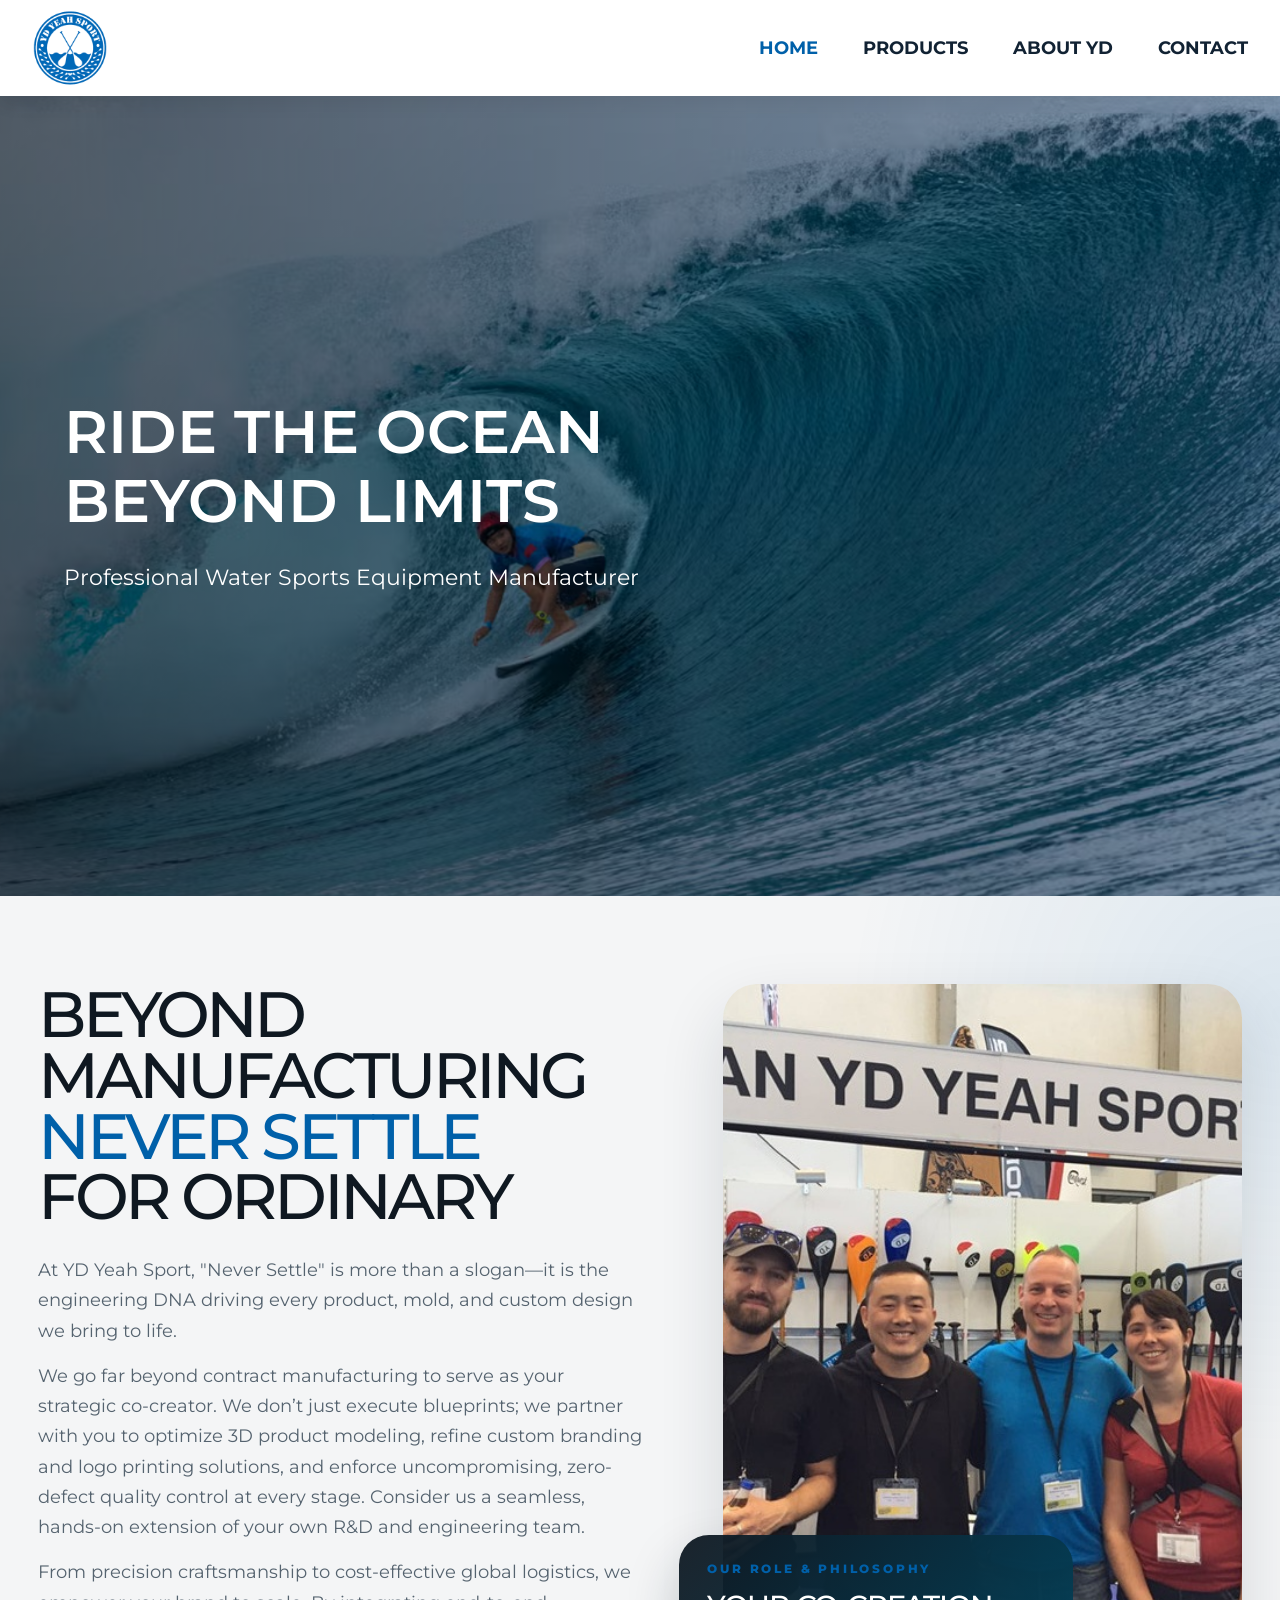
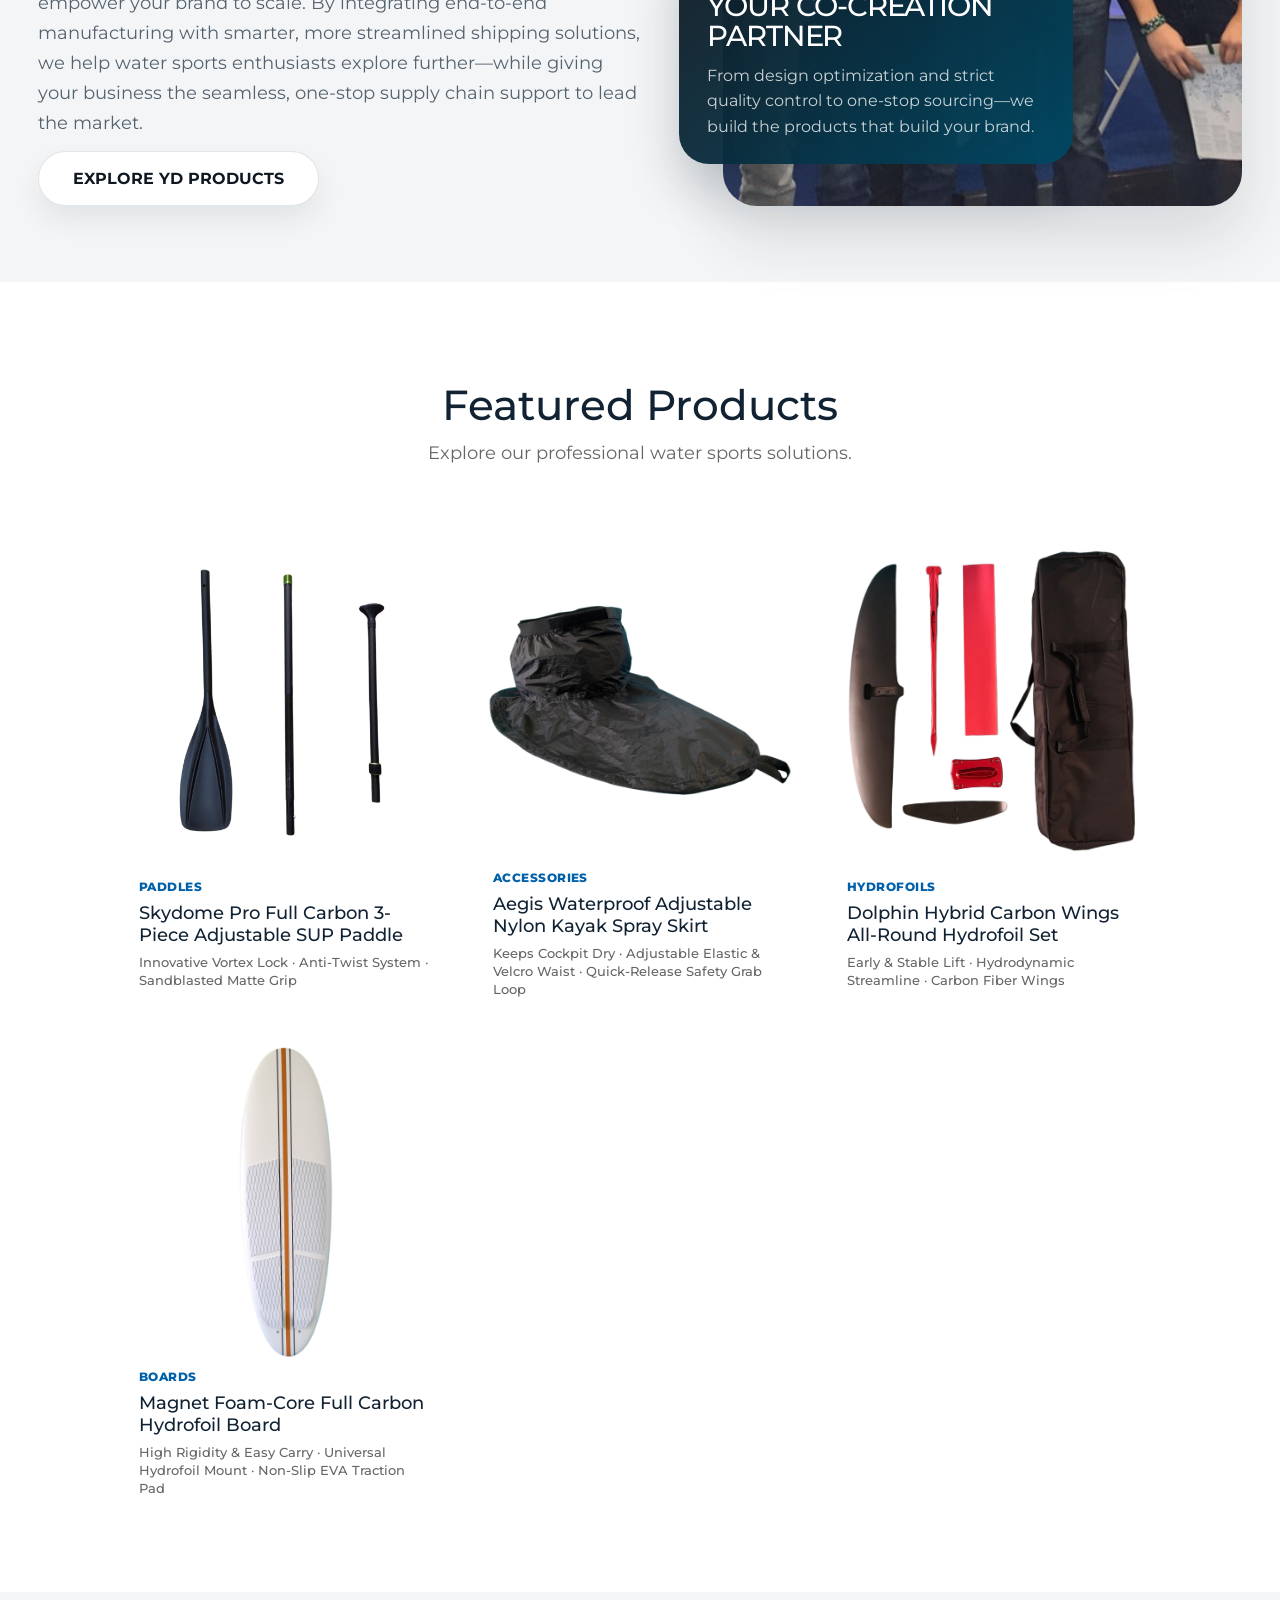
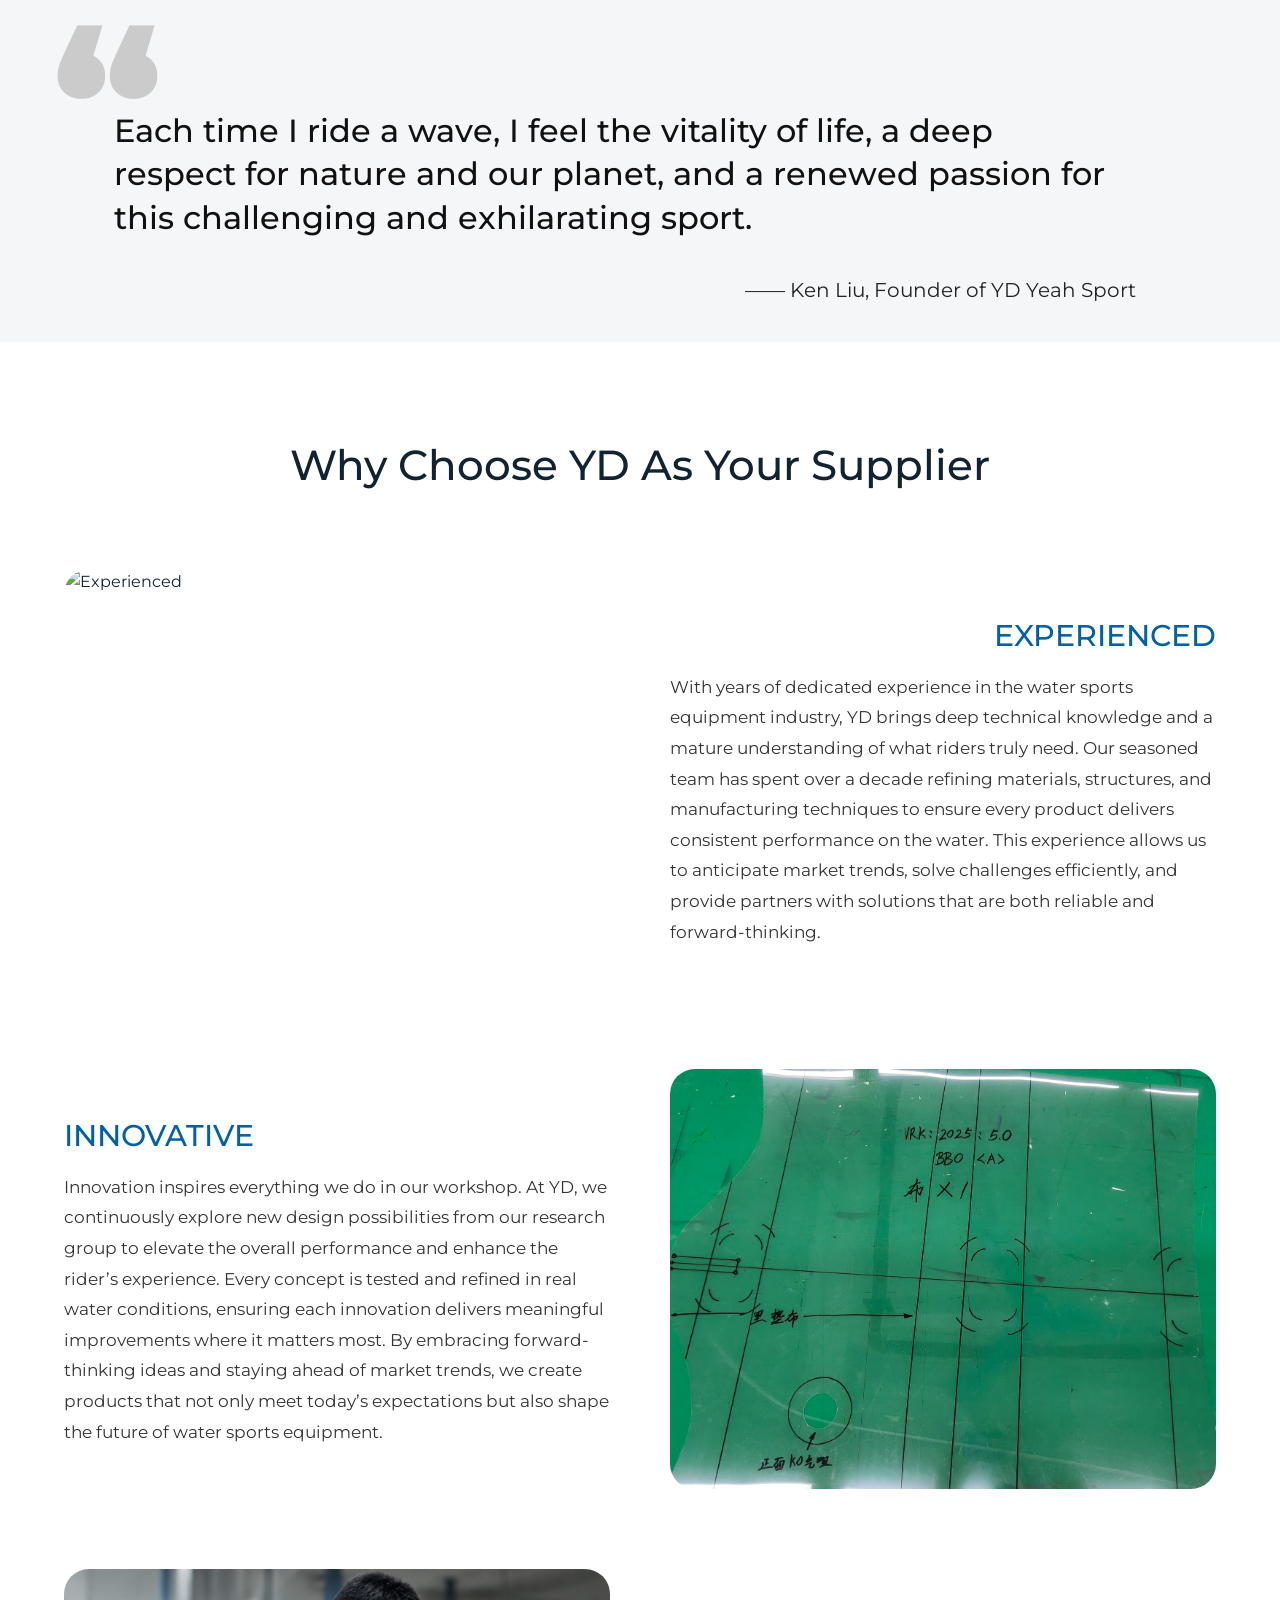
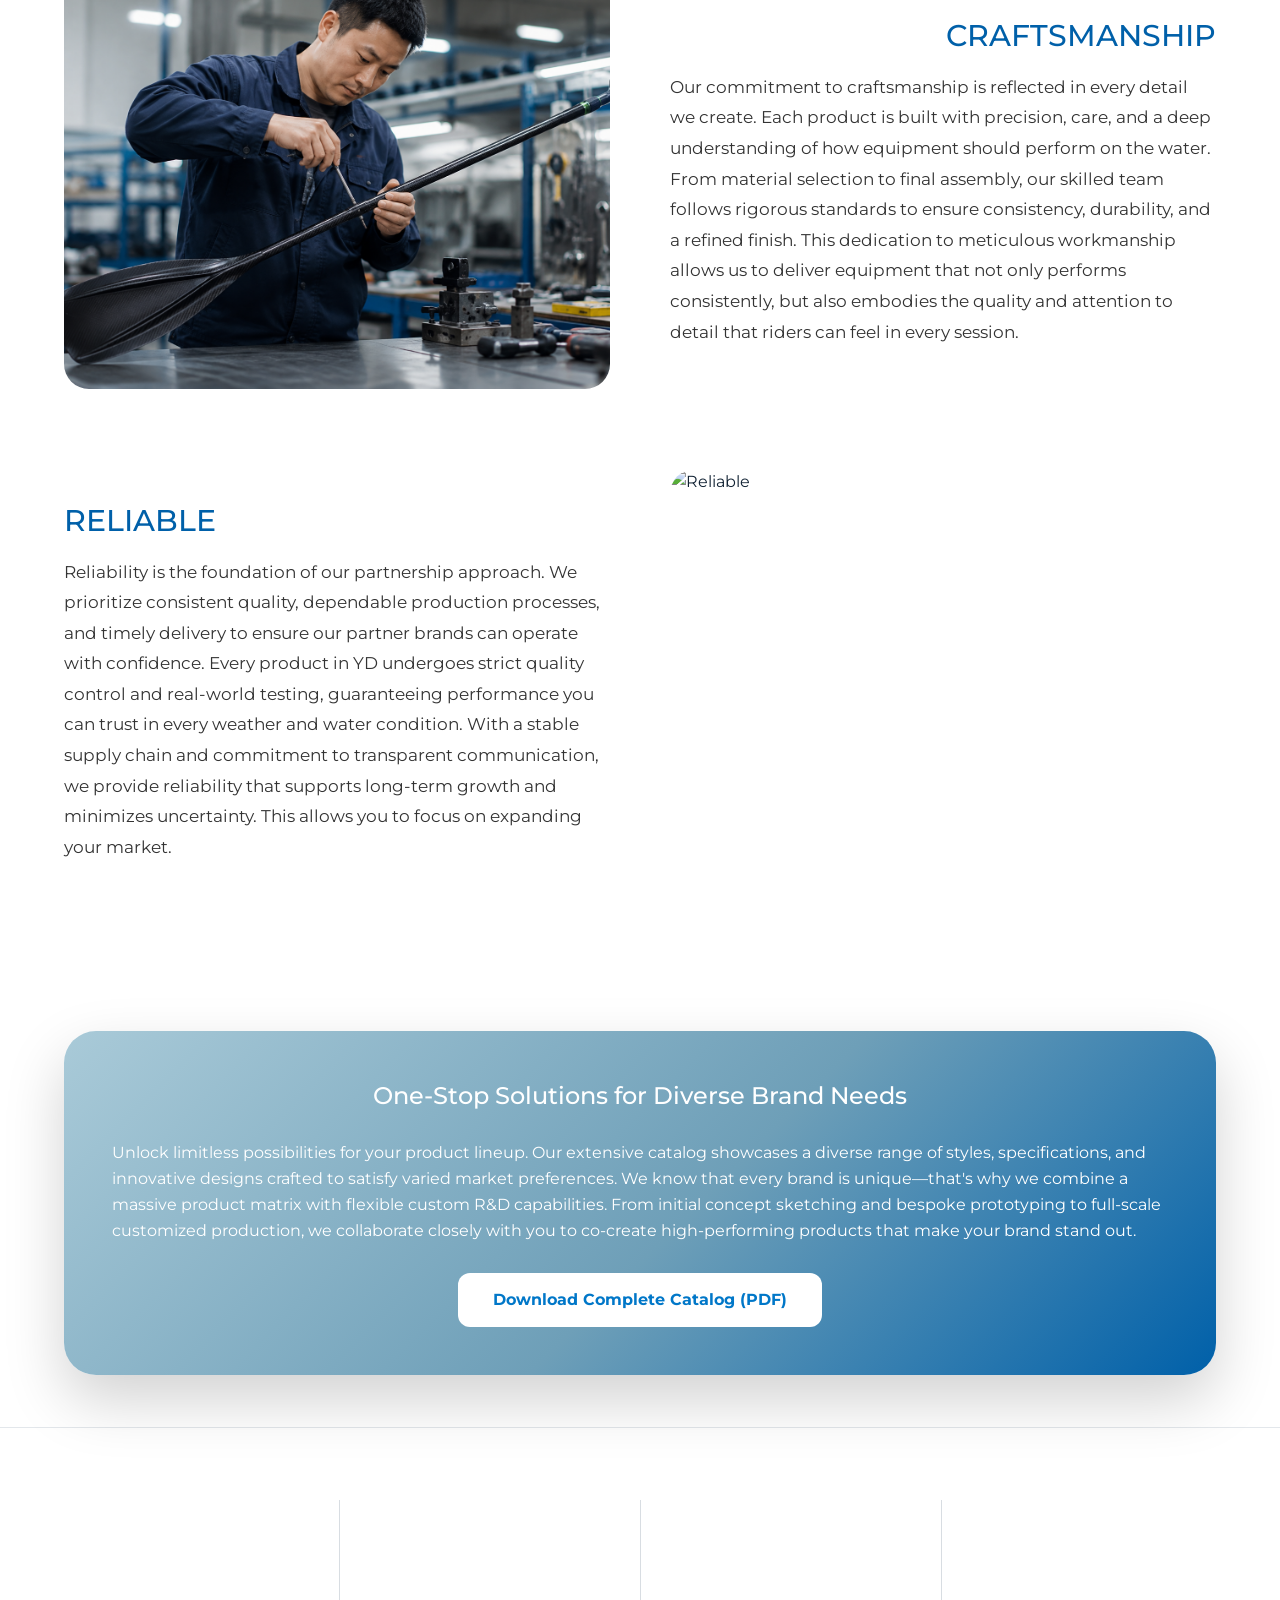
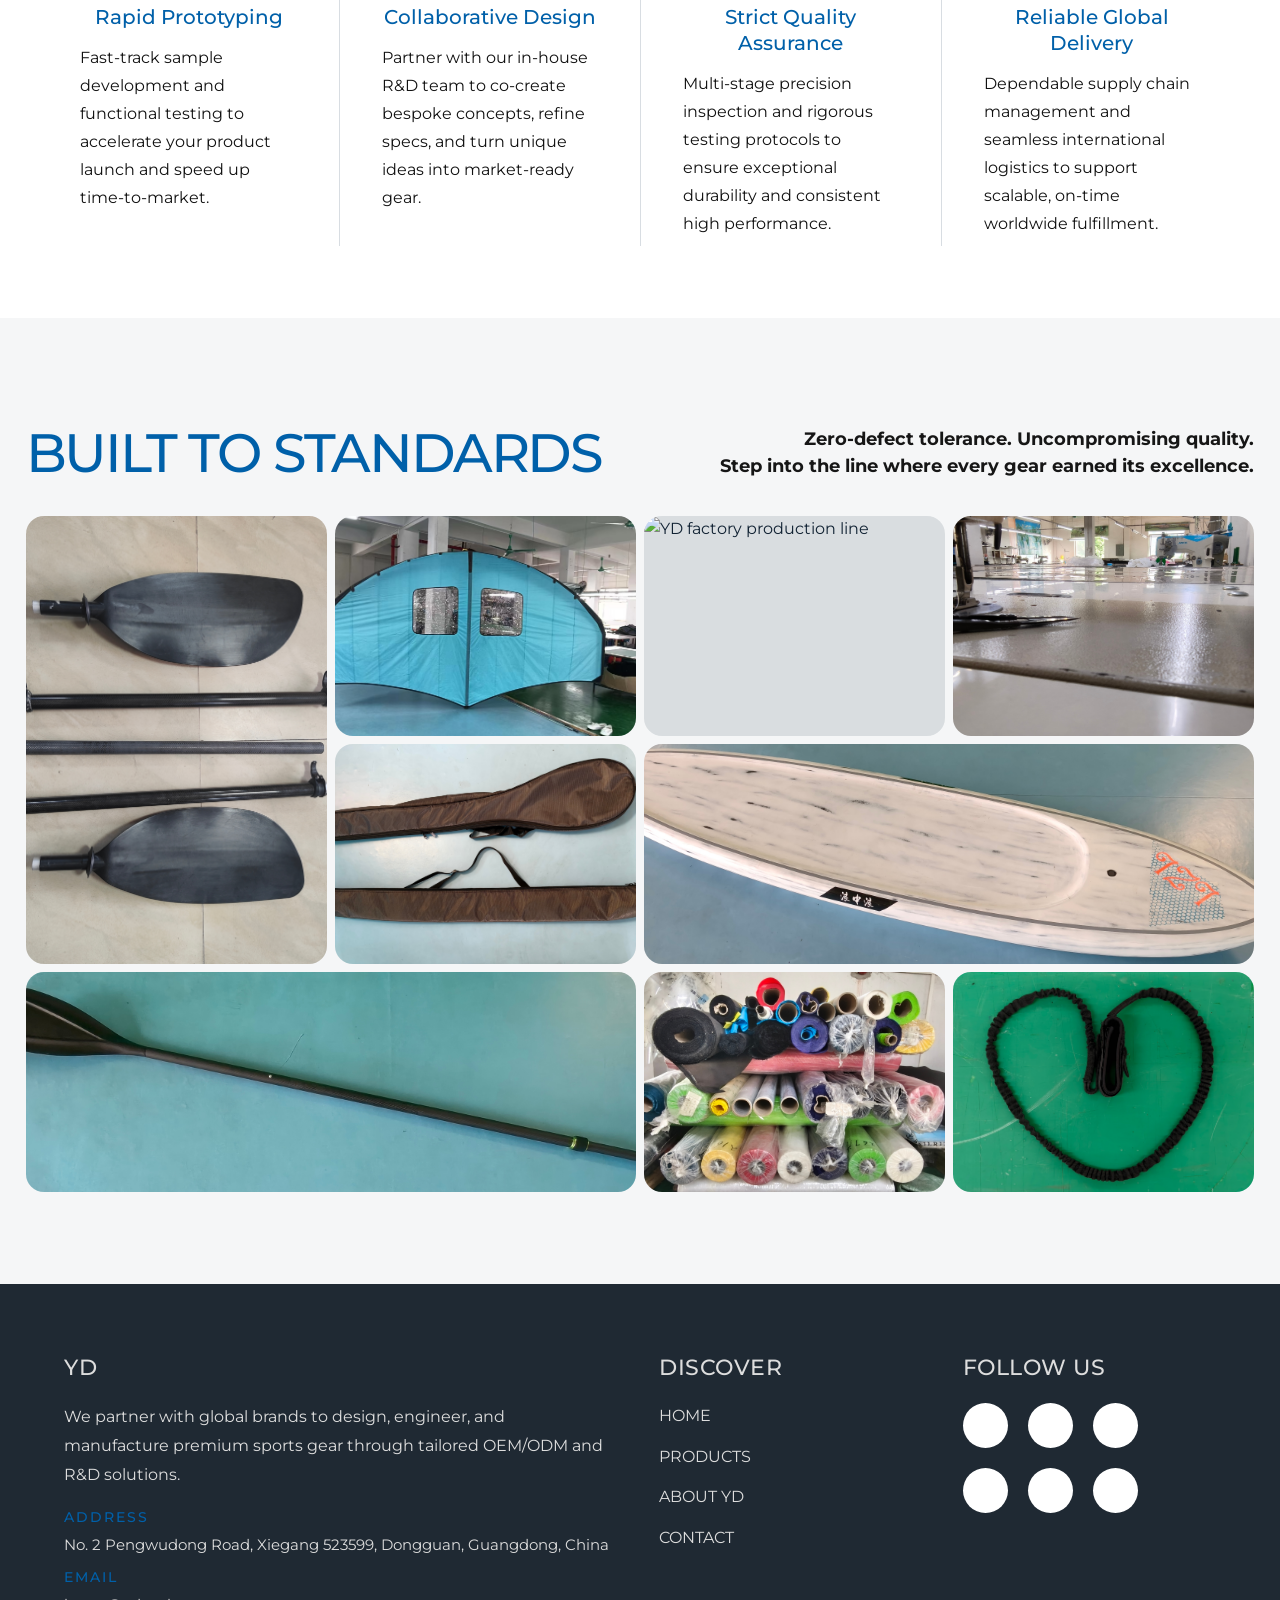
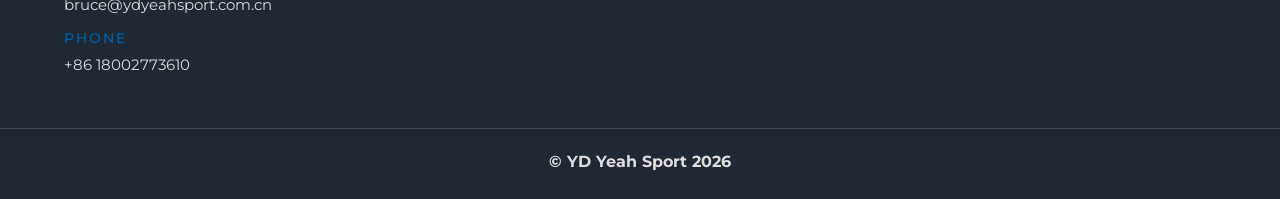
==== index.html @ c922fd2d "0821-version" ====
<!DOCTYPE html>
<html lang="en">
    <head>
        <meta charset="utf-8"/>
        <meta content="width=device-width, initial-scale=1.0" name="viewport"/>
        <title>
            YD | Water Sports Equipment Manufacturer
        </title>
        <link href="https://fonts.googleapis.com" rel="preconnect"/>
        <link crossorigin="anonymous" href="https://fonts.gstatic.com" rel="preconnect"/>
        <link href="https://fonts.googleapis.com/css2?family=Montserrat:ital,wght@0,300;0,400;0,500;0,600;0,700;0,800;0,900;1,300;1,400;1,500;1,600;1,700;1,800;1,900&amp;display=swap" rel="stylesheet"/>
        <link href="https://cdn.jsdelivr.net/npm/remixicon@4.9.0/fonts/remixicon.min.css" rel="stylesheet"/>
        <link href="css/style.css?v=20260812-07" rel="stylesheet"/>
    </head>
    <body>
        <!-- =====================
HEADER
===================== -->
        <header id="main-header">
            <div class="navbar">
                <!-- LOGO -->
                <div class="brand-area">
                    <a class="logo-link" href="index.html">
                        <img alt="YD Logo" src="images/header/logo.png"/>
                    </a>
                </div>
                <!-- SEARCH -->
                <!-- NAVIGATION -->
                <ul class="nav-menu">
                    <li>
                        <a href="index.html">
                            HOME
                        </a>
                    </li>
                    <li>
                        <a href="products.html">
                            PRODUCTS
                        </a>
                    </li>
                    <li>
                        <a href="about.html">
                            ABOUT YD
                        </a>
                    </li>
                    <li>
                        <a href="contact.html">
                            CONTACT
                        </a>
                    </li>
                </ul>
            </div>
        </header>
        <!-- =====================
HERO BANNER
===================== -->
        <section class="hero-new">
            <!-- Replace the src below with your own hero image path -->
            <img alt="Home hero banner" class="hero-img" src="images/other/21.png"/>
            <div class="hero-overlay">
            </div>
            <div class="hero-content">
                <h1>
                    RIDE THE OCEAN
                    <br/>
                    BEYOND LIMITS
                </h1>
                <p>
                    Professional Water Sports Equipment Manufacturer
                </p>
            </div>
        </section>
        <!-- =====================
MORE THAN A MANUFACTURER
===================== -->
        <section class="brand-story-section">
            <div class="brand-story-shell">
                <div class="brand-story-content">
                    <h2 class="brand-story-title">
                        <span>
                            BEYOND MANUFACTURING
                        </span>
                        <span class="brand-story-title-accent">
                            NEVER SETTLE
                        </span>
                        <span>
                            FOR ORDINARY
                        </span>
                    </h2>
                    <div class="brand-story-copy">
                        <p>
                            At YD Yeah Sport, "Never Settle" is more than a slogan—it is the engineering DNA driving every product, mold, and custom design we bring to life.
                        </p>
                        <p>
                            We go far beyond contract manufacturing to serve as your strategic co-creator. We don’t just execute blueprints; we partner with you to optimize 3D product modeling, refine custom branding and logo printing solutions, and enforce uncompromising, zero-defect quality control at every stage. Consider us a seamless, hands-on extension of your own R&amp;D and engineering team.
                        </p>
                        <p>
                            From precision craftsmanship to cost-effective global logistics, we empower your brand to scale. By integrating end-to-end manufacturing with smarter, more streamlined shipping solutions, we help water sports enthusiasts explore further—while giving your business the seamless, one-stop supply chain support to lead the market.
                        </p>
                    </div>
                    <a class="btn brand-story-btn" href="products.html">
                        EXPLORE YD PRODUCTS
                    </a>
                </div>
                <div class="brand-story-visual">
                    <div class="brand-story-image-wrap">
                        <img alt="YD product development and water sports performance" class="brand-story-image" src="images/other/exhibition3.jpg"/>
                        <div class="brand-story-floating-card">
                            <div class="brand-story-card-kicker">
                                OUR ROLE &amp; PHILOSOPHY
                            </div>
                            <h3>
                                YOUR CO-CREATION PARTNER
                            </h3>
                            <p>
                                From design optimization and strict quality control to one-stop sourcing—we build the products that build your brand.
                            </p>
                        </div>
                    </div>
                </div>
            </div>
        </section>
        <!-- =====================
FEATURED PRODUCTS
===================== -->
        <section class="featured-products-section">
            <div class="container">
                <div class="section-title">
                    <h2>
                        Featured Products
                    </h2>
                    <p>
                        Explore our professional water sports solutions.
                    </p>
                </div>
                <div class="products-grid featured-products-grid">
                    <div class="product-card">
                        <div class="product-image-swap">
                            <img class="product-image-primary" src="images/product/paddle/033_1.png" alt="Carbon Fiber Paddle" />
                            <img class="product-image-secondary" data-src="images/product/paddle/033_2.png" alt="Carbon Fiber Paddle alternate view" />
                        </div>
                        <div class="product-content">
                            <span class="product-tag">
                                PADDLES
                            </span>
                            <h3>
                                Skydome Pro Full Carbon 3-Piece Adjustable SUP Paddle
                            </h3>
                            <p class="product-features">
                                Innovative Vortex Lock · Anti-Twist System · Sandblasted Matte Grip
                            </p>
                        </div>
                    </div>
                    <div class="product-card">
                        <div class="product-image-swap">
                            <img class="product-image-primary" src="images/product/accessories/spray skirt_1.png" alt="Inflatable SUP Boards" />
                            <img class="product-image-secondary" data-src="images/product/accessories/spray skirt_2.png" alt="Inflatable SUP Boards alternate view" />
                        </div>
                        <div class="product-content">
                            <span class="product-tag">
                                ACCESSORIES
                            </span>
                            <h3>
                                Aegis Waterproof Adjustable Nylon Kayak Spray Skirt
                            </h3>
                            <p class="product-features">
                                Keeps Cockpit Dry · Adjustable Elastic & Velcro Waist · Quick-Release Safety Grab Loop
                            </p>
                        </div>
                    </div>
                    <div class="product-card">
                        <div class="product-image-swap">
                            <img class="product-image-primary" src="images/product/hydrofoil/full set of foil_1.jpg" alt="Hydrofoil Systems" />
                            <img class="product-image-secondary" data-src="images/product/hydrofoil/full set of foil_2.png" alt="Hydrofoil Systems alternate view" />
                        </div>
                        <div class="product-content">
                            <span class="product-tag">
                                HYDROFOILS
                            </span>
                            <h3>
                                Dolphin Hybrid Carbon Wings<br>All-Round Hydrofoil Set
                            </h3>
                            <p class="product-features">
                                Early & Stable Lift · Hydrodynamic Streamline · Carbon Fiber Wings
                            </p>
                        </div>
                    </div>
                    <div class="product-card">
                        <div class="product-image-swap">
                            <img class="product-image-primary" src="images/product/board/foil board long_1.png" alt="SUP Board Series" />
                            <img class="product-image-secondary" data-src="images/product/board/foil board long_2.png" alt="SUP Board Series alternate view" />
                        </div>
                        <div class="product-content">
                            <span class="product-tag">
                                BOARDS
                            </span>
                            <h3>
                                Magnet Foam-Core Full Carbon Hydrofoil Board
                            </h3>
                            <p class="product-features">
                                High Rigidity & Easy Carry · Universal Hydrofoil Mount · Non-Slip EVA Traction Pad
                            </p>
                        </div>
                    </div>
                </div>
            </div>
        </section>
        <!-- =====================
FOUNDER QUOTE
===================== -->
        <section class="founder-quote-section">
            <div class="founder-quote-container">
                <div class="quote-mark">
                    “
                </div>
                <div class="founder-quote-content">
                    <p class="quote-text">
                        Each time I ride a wave, I feel the vitality of life, a deep respect for nature and our planet, and a renewed passion for this challenging and exhilarating sport.
                    </p>
                    <div class="quote-author">
                        —— Ken Liu, Founder of YD Yeah Sport
                    </div>
                </div>
            </div>
        </section>
        <!-- =====================
WHY CHOOSE YD
===================== -->
        <section class="collection-section">
            <div class="container">
                <div class="section-title">
                    <h2>
                        Why Choose YD As Your Supplier
                    </h2>
                </div>
                <div class="why-list">
                    <div class="why-item reveal-left">
                        <div class="why-image">
                            <img alt="Experienced" src="images/other/factory17.jpg"/>
                        </div>
                        <div class="why-content reveal-right">
                            <h3>
                                EXPERIENCED
                            </h3>
                            <div class="why-line">
                            </div>
                            <p>
                                With years of dedicated experience in the water sports equipment industry, YD brings deep technical knowledge and a mature understanding of what riders truly need. Our seasoned team has spent over a decade refining materials, structures, and manufacturing techniques to ensure every product delivers consistent performance on the water. This experience allows us to anticipate market trends, solve challenges efficiently, and provide partners with solutions that are both reliable and forward-thinking.
                            </p>
                        </div>
                    </div>
                    <div class="why-item reverse">
                        <div class="why-content reveal-left">
                            <h3>
                                INNOVATIVE
                            </h3>
                            <div class="why-line">
                            </div>
                            <p>
                                Innovation inspires everything we do in our workshop. At YD, we continuously explore new design possibilities from our research group to elevate the overall performance and enhance the rider’s experience. Every concept is tested and refined in real water conditions, ensuring each innovation delivers meaningful improvements where it matters most. By embracing forward-thinking ideas and staying ahead of market trends, we create products that not only meet today’s expectations but also shape the future of water sports equipment.
                            </p>
                        </div>
                        <div class="why-image reveal-right">
                            <img alt="Innovative" src="images/other/factory23.jpg"/>
                        </div>
                    </div>
                    <div class="why-item">
                        <div class="why-image reveal-left">
                            <img alt="Craftsmanship" src="images/other/19.png"/>
                        </div>
                        <div class="why-content reveal-right">
                            <h3>
                                CRAFTSMANSHIP
                            </h3>
                            <div class="why-line">
                            </div>
                            <p>
                                Our commitment to craftsmanship is reflected in every detail we create. Each product is built with precision, care, and a deep understanding of how equipment should perform on the water. From material selection to final assembly, our skilled team follows rigorous standards to ensure consistency, durability, and a refined finish. This dedication to meticulous workmanship allows us to deliver equipment that not only performs consistently, but also embodies the quality and attention to detail that riders can feel in every session.
                            </p>
                        </div>
                    </div>
                    <div class="why-item reverse">
                        <div class="why-content reveal-left">
                            <h3>
                                RELIABLE
                            </h3>
                            <div class="why-line">
                            </div>
                            <p>
                                Reliability is the foundation of our partnership approach. We prioritize consistent quality, dependable production processes, and timely delivery to ensure our partner brands can operate with confidence. Every product in YD undergoes strict quality control and real-world testing, guaranteeing performance you can trust in every weather and water condition. With a stable supply chain and commitment to transparent communication, we provide reliability that supports long-term growth and minimizes uncertainty. This allows you to focus on expanding your market.
                            </p>
                        </div>
                        <div class="why-image reveal-right">
                            <img alt="Reliable" src="images/other/exhibition1.jpg"/>
                        </div>
                    </div>
                </div>
            </div>
        </section>
        <!-- =====================
DOWNLOAD CATALOG
===================== -->
        <section class="catalog-download-section">
            <div class="container">
                <div class="catalog-box">
                    <h2>
                        One-Stop Solutions for Diverse Brand Needs
                    </h2>
                    <p>
                        Unlock limitless possibilities for your product lineup. Our extensive catalog showcases a diverse range of styles, specifications, and innovative designs crafted to satisfy varied market preferences. We know that every brand is unique—that's why we combine a massive product matrix with flexible custom R&amp;D capabilities. From initial concept sketching and bespoke prototyping to full-scale customized production, we collaborate closely with you to co-create high-performing products that make your brand stand out.
                    </p>
                    <a class="btn btn-light" download="" href="document/YDYEAHSPORT product catalogue.pdf">
                        Download Complete Catalog (PDF)
                    </a>
                </div>
            </div>
        </section>
        <!-- =====================
FOOTER
===================== -->
        <!-- =====================
CORE SERVICE VALUES
===================== -->
        <section aria-label="Our core service values" class="core-values-section">
            <div class="core-values-container">
                <article class="core-value-card">
                    <div aria-hidden="true" class="core-value-icon">
                        <i aria-hidden="true" class="ri-lightbulb-flash-line">
                        </i>
                    </div>
                    <h3>
                        Rapid Prototyping
                    </h3>
                    <p>
                        Fast-track sample development and functional testing to accelerate your product launch and speed up time-to-market.
                    </p>
                </article>
                <article class="core-value-card">
                    <div aria-hidden="true" class="core-value-icon">
                        <i aria-hidden="true" class="ri-edit-2-line">
                        </i>
                    </div>
                    <h3>
                        Collaborative Design
                    </h3>
                    <p>
                        Partner with our in-house R&amp;D team to co-create bespoke concepts, refine specs, and turn unique ideas into market-ready gear.
                    </p>
                </article>
                <article class="core-value-card">
                    <div aria-hidden="true" class="core-value-icon">
                        <i aria-hidden="true" class="ri-shield-check-line">
                        </i>
                    </div>
                    <h3>
                        Strict Quality Assurance
                    </h3>
                    <p>
                        Multi-stage precision inspection and rigorous testing protocols to ensure exceptional durability and consistent high performance.
                    </p>
                </article>
                <article class="core-value-card">
                    <div aria-hidden="true" class="core-value-icon">
                        <i aria-hidden="true" class="ri-ship-2-line">
                        </i>
                    </div>
                    <h3>
                        Reliable Global Delivery
                    </h3>
                    <p>
                        Dependable supply chain management and seamless international logistics to support scalable, on-time worldwide fulfillment.
                    </p>
                </article>
            </div>
        </section>
        <!-- =====================
BUILT TO STANDARDS GALLERY
===================== -->
        <section aria-labelledby="process-gallery-title" class="process-gallery-section">
            <div class="process-gallery-shell">
                <div class="process-gallery-header">
                    <h2 id="process-gallery-title">
                        BUILT TO STANDARDS
                    </h2>
                    <p>
                        <span>
                            Zero-defect tolerance. Uncompromising quality.
                        </span>
                        <span>
                            Step into the line where every gear earned its excellence.
                        </span>
                    </p>
                </div>
                <div aria-label="YD manufacturing process gallery" class="process-gallery-grid">
                    <figure class="process-gallery-item process-gallery-item-1">
                        <img alt="YD manufacturing process detail" src="images/other/factory20.jpg"/>
                    </figure>
                    <figure class="process-gallery-item process-gallery-item-2">
                        <img alt="YD craftsmanship and production process" src="images/other/factory24.jpg"/>
                    </figure>
                    <figure class="process-gallery-item process-gallery-item-3">
                        <img alt="YD factory production line" src="images/other/9.jpg"/>
                    </figure>
                    <figure class="process-gallery-item process-gallery-item-4">
                        <img alt="YD factory manufacturing environment" src="images/other/factory25.jpg"/>
                    </figure>
                    <figure class="process-gallery-item process-gallery-item-5">
                        <img alt="YD quality-focused production process" src="images/other/factory22.jpg"/>
                    </figure>
                    <figure class="process-gallery-item process-gallery-item-6">
                        <img alt="YD product development and manufacturing" src="images/other/factory18.jpg"/>
                    </figure>
                    <figure class="process-gallery-item process-gallery-item-7">
                        <img alt="YD production workmanship detail" src="images/other/25.jpg"/>
                    </figure>
                    <figure class="process-gallery-item process-gallery-item-8">
                        <img alt="YD workshop and product-making process" src="images/other/factory10.jpg"/>
                    </figure>
                    <figure class="process-gallery-item process-gallery-item-9">
                        <img alt="YD manufacturing and quality inspection process" src="images/other/factory16.jpg"/>
                    </figure>
                </div>
            </div>
        </section>
        <footer>
            <div class="footer-container">
                <div class="footer-about">
                    <h2>
                        YD
                    </h2>
                    <p class="footer-description">
                        We partner with global brands to design, engineer, and manufacture premium sports gear through tailored OEM/ODM and R&amp;D solutions.
                    </p>
                    <div class="footer-contact-info">
                        <div class="footer-contact-item footer-contact-address">
                            <h4>
                                ADDRESS
                            </h4>
                            <p>
                                No. 2 Pengwudong Road, Xiegang 523599, Dongguan, Guangdong, China
                            </p>
                        </div>
                        <div class="footer-contact-item">
                            <h4>
                                EMAIL
                            </h4>
                            <a href="mailto:bruce@ydyeahsport.com.cn">
                                bruce@ydyeahsport.com.cn
                            </a>
                        </div>
                        <div class="footer-contact-item">
                            <h4>
                                PHONE
                            </h4>
                            <a href="tel:+8618002773610">
                                +86 18002773610
                            </a>
                        </div>
                    </div>
                </div>
                <div class="footer-links">
                    <h3>
                        DISCOVER
                    </h3>
                    <a href="index.html">
                        HOME
                    </a>
                    <a href="products.html">
                        PRODUCTS
                    </a>
                    <a href="about.html">
                        ABOUT YD
                    </a>
                    <a href="contact.html">
                        CONTACT
                    </a>
                </div>
                <div class="footer-social">
                    <h3>
                        FOLLOW US
                    </h3>
                    <div class="social-icons">
                        <a href="https://www.youtube.com/@bruceydyeahsport" target="_blank">
                            <i aria-hidden="true" class="ri-youtube-line">
                            </i>
                        </a>
                        <a href="https://www.instagram.com/ydyeahsports/" target="_blank">
                            <i aria-hidden="true" class="ri-instagram-line">
                            </i>
                        </a>
                        <a href="https://www.tiktok.com/@ydyeahsports?lang=en" target="_blank">
                            <i aria-hidden="true" class="ri-tiktok-fill">
                            </i>
                        </a>
                        <a href="https://x.com/ydyeahsport123" target="_blank">
                            <i aria-hidden="true" class="ri-twitter-x-line">
                            </i>
                        </a>
                        <a href="https://www.facebook.com/YDsportpaddle/" target="_blank">
                            <i aria-hidden="true" class="ri-facebook-fill">
                            </i>
                        </a>
                        <a href="https://wa.me/8618002773610" target="_blank">
                            <i aria-hidden="true" class="ri-whatsapp-line">
                            </i>
                        </a>
                    </div>
                </div>
            </div>
            <div class="copyright">
                © YD Yeah Sport 2026
            </div>
        </footer>
        <script data-cfasync="false" src="js/script.js?v=20260812-07">
        </script>
    </body>
</html>
---- css/style.css ----
/*
=========================
GLOBAL SETTINGS
=========================
*/

* {
    margin: 0;
    padding: 0;
    box-sizing: border-box;
    font-family: "Montserrat", Arial, Helvetica, sans-serif;
}

body {
    background: white;
    color: #123;
    line-height: 1.6;
}

img {
    max-width: 100%;
    display: block;
}

a {
    text-decoration: none;
    color: inherit;
}

.container {
    width: 90%;
    max-width: 1400px;
    margin: auto;
}

section {
    padding: 90px 0;
}

/*
=========================
HEADER
=========================
*/

header {
    position: sticky;
    top: 0;
    height: 120px;
    background: white;
    z-index: 999;
    box-shadow: 0 5px 20px rgba(0, 0, 0, .08);
}

.navbar {
    height: 120px;
    width: 95%;
    max-width: 1500px;
    margin: auto;
    display: flex;
    align-items: center;
}

.brand-area {
    display: flex;
    align-items: center;
}

.logo-card {
    width: 95px;
    height: 95px;
    background: white;
    border-radius: 25px;
    display: flex;
    align-items: center;
    justify-content: center;
    overflow: hidden;
    box-shadow: 0 8px 25px rgba(0, 0, 0, .15);
}

.logo-card img {
    width: 90%;
    height: 90%;
    object-fit: contain;
}

/* SEARCH */

.search-box {
    margin-left: auto;
    margin-right: 25px;
}

.search-box input {
    width: 210px;
    height: 45px;
    border-radius: 25px;
    border: 1px solid #ddd;
    padding: 0 20px;
    font-size: 15px;
    outline: none;
}

.search-box input:focus {
    border-color: #0077c8;
}

/* NAVIGATION */

.nav-menu {
    display: flex;
    gap: 45px;
    list-style: none;
    margin-left: auto;
    justify-content: flex-end;
}

.nav-menu a {
    font-size: 18px;
    font-weight: 700;
    transition: .3s;
}

.nav-menu a:hover {
    color: #0077c8;
}

/*
=========================
BUTTON
=========================
*/

.btn {
    display: inline-block;
    padding: 14px 35px;
    border-radius: 30px;
    background: #0077c8;
    color: white;
    font-weight: 700;
    transition: .3s;
}

.btn:hover {
    background: #005fa3;
    transform: translateY(-3px);
}

.btn-light {
    background: white;
    color: #0077c8;
}

/*
=========================
HERO
=========================
*/

.hero-new {
    height: 800px;
    position: relative;
    display: flex;
    align-items: center;
    overflow: hidden;
}

.hero-img {
    position: absolute;
    inset: 0;
    width: 100%;
    height: 100%;
    object-fit: cover;
    z-index: 1;
}

.hero-overlay {
    position: absolute;
    inset: 0;
    background: linear-gradient(90deg, rgba(0, 0, 0, .55), rgba(0, 0, 0, .15));
    z-index: 2;
}

.hero-content {
    position: relative;
    z-index: 3;
    width: 90%;
    max-width: 1400px;
    margin: auto;
    color: white;
}

.hero-content h1 {
    font-size: 60px;
    font-weight: 700;
    line-height: 1.15;
}

.hero-content p {
    font-size: 22px;
    margin-top: 25px;
}

/*
=========================
SECTION TITLE
=========================
*/

.section-title {
    text-align: center;
    margin-bottom: 70px;
}

.section-title h2 {
    font-size: 42px;
    font-weight: 700;
    color: #123;
}

.section-title p {
    font-size: 18px;
    color: #666;
}

/*
=========================
PRODUCT CARDS
=========================
*/

.products-grid {
    display: grid;
    grid-template-columns: repeat(3, 1fr);
    gap: 30px;
}

.product-card {
    background: white;
    border-radius: 25px;
    overflow: hidden;
    box-shadow: 0 10px 30px rgba(0, 0, 0, .08);
    transition: .4s;
}

.product-card:hover {
    transform: translateY(-10px);
}

.product-card img {
    height: 260px;
    width: 100%;
    object-fit: cover;
}

.product-content {
    padding: 30px;
}

.product-tag {
    font-size: 14px;
    font-weight: 800;
    color: #0077c8;
}

.product-content h3 {
    font-size: 25px;
    margin: 12px 0;
}

/*
=========================
PRODUCT COLLECTIONS
=========================
*/

.collections-grid {
    display: grid;
    grid-template-columns: repeat(5, 1fr);
    gap: 20px;
}

.collection-card {
    height: 500px;
    border-radius: 25px;
    overflow: hidden;
    position: relative;
}

.collection-card img {
    width: 100%;
    height: 100%;
    object-fit: cover;
    transition: .5s;
}

.collection-card:hover img {
    transform: scale(1.1);
}

.collection-overlay {
    position: absolute;
    inset: 0;
    background: linear-gradient( to top, rgba(0, 0, 0, 0) 0%, rgba(0, 0, 0, 0) 48%, rgba(0, 0, 0, 0) 100% );
    padding: 30px;
    display: flex;
    flex-direction: column;
    justify-content: flex-end;
    color: white;
    transition: background .42s ease;
}

.collection-overlay h3 {
    display: flex;
    align-items: flex-end;
    min-height: 38px;
    margin: 0;
    font-size: 28px;
    font-weight: 700;
    line-height: 1.2;
    opacity: 0;
    transform: translateY(16px);
    transition: opacity .35s ease, transform .42s cubic-bezier(.22, .72, .18, 1);
}

.collection-overlay span {
    margin-top: 10px;
    font-size: 15px;
    opacity: 0;
    transform: translateY(16px);
    transition: opacity .35s ease .04s, transform .42s cubic-bezier(.22, .72, .18, 1) .04s;
}

.collection-card:hover .collection-overlay {
    background: linear-gradient( to top, rgba(0, 0, 0, .42) 0%, rgba(0, 0, 0, .20) 18%, rgba(0, 0, 0, .07) 31%, rgba(0, 0, 0, 0) 42% );
}

.collection-card:hover .collection-overlay h3, .collection-card:hover .collection-overlay span {
    opacity: 1;
    transform: translateY(0);
}

@media (hover: none) {
    .collection-card:active .collection-overlay, .collection-card:focus-within .collection-overlay {
        background: linear-gradient( to top, rgba(0, 0, 0, .42) 0%, rgba(0, 0, 0, .20) 18%, rgba(0, 0, 0, .07) 31%, rgba(0, 0, 0, 0) 42% );
    }

    .collection-card:active .collection-overlay h3, .collection-card:active .collection-overlay span, .collection-card:focus-within .collection-overlay h3, .collection-card:focus-within .collection-overlay span {
        opacity: 1;
        transform: translateY(0);
    }
}

/*
=========================
ABOUT PAGE
=========================
*/

.about-grid {
    display: grid;
    grid-template-columns: repeat(2, 1fr);
    gap: 60px;
    align-items: center;
}

.about-image img {
    border-radius: 30px;
}

.about-text h2 {
    font-size: 42px;
    margin-bottom: 25px;
}

.about-text p {
    font-size: 17px;
    color: #555;
    margin-bottom: 20px;
}

/*
=========================
CONTACT
=========================
*/

/*
=========================
CONTACT
=========================
*/

.contact-container {
    display: grid;
    grid-template-columns: minmax(460px, .92fr) minmax(0, 1.08fr);
    gap: 52px;
    align-items: stretch;
}

.contact-info {
    position: relative;
    min-height: 100%;
    padding: 48px;
    border-radius: 30px;
    background: linear-gradient(145deg, #f8fbfd 0%, #eef6fb 100%);
    border: 1px solid rgba(0, 119, 200, .14);
    box-shadow: 0 18px 45px rgba(18, 51, 74, .08);
    overflow: hidden;
}

.contact-info::after {
    content: "";
    position: absolute;
    width: 180px;
    height: 180px;
    right: -70px;
    bottom: -80px;
    border-radius: 50%;
    background: rgba(0, 119, 200, .08);
}

/* Keep both card headings visually identical. */

.contact-info h2, .customer-service h2 {
    font-size: 32px;
    font-weight: 700;
    line-height: 1.25;
    margin-bottom: 20px;
    color: #123;
}

.contact-info>p {
    position: relative;
    z-index: 1;
    font-size: 18px;
    line-height: 1.95;
    color: #4f5f6d;
}

.contact-side {
    display: flex;
    flex-direction: column;
    justify-content: flex-start;
    gap: 14px;
    min-width: 0;
    height: 100%;
}

.contact-details {
    display: flex;
    flex-direction: column;
    gap: 14px;
    margin: 0;
}

.contact-item {
    display: flex;
    align-items: center;
    gap: 18px;
    width: 100%;
    min-width: 0;
    min-height: 94px;
    padding: 17px 22px;
    border-radius: 21px;
    background: #fff;
    border: 1px solid rgba(18, 51, 74, .08);
    box-shadow: 0 10px 26px rgba(18, 51, 74, .08);
    transition: transform .3s ease, box-shadow .3s ease, border-color .3s ease;
}

.contact-item:hover {
    transform: translateY(-2px);
    box-shadow: 0 12px 28px rgba(18, 51, 74, .12);
    border-color: rgba(0, 119, 200, .25);
}

.contact-icon {
    display: flex;
    align-items: center;
    justify-content: center;
    width: 54px;
    height: 54px;
    flex: 0 0 54px;
    border-radius: 50%;
    background: #0077c8;
    color: rgba(255, 255, 255, .94);
    font-size: 21px;
    font-weight: 400;
}

.contact-item>div:nth-child(2) {
    min-width: 0;
}

.contact-item h4 {
    font-size: 19px;
    line-height: 1.2;
    margin-bottom: 6px;
    color: #123;
}

.contact-item p {
    margin: 0;
    font-size: 16px;
    line-height: 1.35;
    color: #667684;
    overflow-wrap: anywhere;
}

.contact-arrow {
    margin-left: auto;
    flex: 0 0 auto;
    font-size: 25px;
    line-height: 1;
    color: #0077c8;
    transition: transform .3s ease;
}

.contact-item:hover .contact-arrow {
    transform: translateX(3px);
}

/*
=========================
CUSTOMER SERVICE
=========================
*/

.customer-service {
    background: #fff;
    padding: 38px 40px;
    border-radius: 30px;
    box-shadow: 0 14px 38px rgba(18, 51, 74, .09);
    border-top: 4px solid #0077c8;
}

.customer-service p {
    font-size: 17px;
    line-height: 1.85;
    color: #555;
    margin-bottom: 16px;
}

.customer-service p:last-child {
    margin-bottom: 0;
}

/*
=========================
CONTACT FORM
=========================
*/

.contact-form {
    background: white;
    padding: 40px;
    border-radius: 30px;
    box-shadow: 0 10px 30px rgba(0, 0, 0, .08);
}

.contact-form input, .contact-form textarea {
    width: 100%;
    padding: 16px;
    margin-bottom: 18px;
    border-radius: 15px;
    border: 1px solid #ddd;
    font-size: 16px;
    outline: none;
}

.contact-form textarea {
    resize: none;
}

/*
=========================
FACTORY VISIT
=========================
*/

.factory-visit {
    background: #e9eef2;
}

.factory-text {
    background: white;
    padding: 50px;
    border-radius: 30px;
    box-shadow: 0 10px 30px rgba(0, 0, 0, .08);
    width: 100%;
    margin: auto;
}

.factory-text p {
    font-size: 17px;
    line-height: 1.9;
    color: #555;
    margin-bottom: 25px;
}

.factory-text h3 {
    font-size: 25px;
    color: #0077c8;
    margin-bottom: 15px;
}

/*
=========================
GOOGLE MAP
=========================
*/

.map {
    border-radius: 30px;
    overflow: hidden;
    box-shadow: 0 10px 30px rgba(0, 0, 0, .1);
}

.map iframe {
    width: 100%;
    height: 500px;
    border: 0;
}

/*
=========================
FOOTER
=========================
*/

footer {
    background: #1f2933;
    color: white;
    padding: 70px 0 25px;
}

.footer-container {
    width: 90%;
    max-width: 1400px;
    margin: auto;
    display: grid;
    grid-template-columns: 2fr 1fr 1fr;
    gap: 50px;
}

.footer-about h2 {
    font-size: 42px;
    margin-bottom: 20px;
}

.footer-about p {
    color: #cbd5e1;
}

.footer-links {
    display: flex;
    flex-direction: column;
    gap: 15px;
}

.footer-links h3, .footer-social h3 {
    font-size: 22px;
    margin-bottom: 20px;
}

.footer-links a {
    color: #ddd;
    transition: .3s;
}

.footer-links a:hover {
    color: #00a8ff;
}

/* FOLLOW US ICONS */

.social-icons {
    display: grid;
    grid-template-columns: repeat(3, 45px);
    gap: 20px;
}

.social-icons a {
    width: 45px;
    height: 45px;
    background: white;
    border-radius: 50%;
    display: flex;
    align-items: center;
    justify-content: center;
    transition: background-color .3s ease;
}

.social-icons a:hover {
    background-color: #0060A9;
    transform: none;
}

.social-icons i {
    width: 28px;
    height: 28px;
    display: flex;
    align-items: center;
    justify-content: center;
    color: #1f2933;
    font-size: 28px;
    line-height: 1;
    transition: color .3s ease;
}

.social-icons a:hover i {
    color: #fff;
}

.copyright {
    text-align: center;
    margin-top: 50px;
    padding-top: 20px;
    border-top: 1px solid rgba(255, 255, 255, .15);
    color: #aaa;
}

/*
=========================
WHATSAPP FLOAT BUTTON
=========================
*/

.whatsapp-float {
    position: fixed;
    right: 30px;
    bottom: 30px;
    width: 60px;
    height: 60px;
    background: #25d366;
    border-radius: 50%;
    display: flex;
    align-items: center;
    justify-content: center;
    z-index: 999;
}

.whatsapp-float img {
    width: 35px;
    height: 35px;
}

/*
=========================
RESPONSIVE
=========================
*/

@media (max-width:1200px) {
    .collections-grid {
        grid-template-columns: repeat(3, 1fr);
    }

    .nav-menu {
        gap: 25px;
    }
}

@media (max-width:900px) {
    .navbar {
        height: auto;
        padding: 20px 0;
        flex-wrap: wrap;
    }

    .search-box {
        order: 3;
        width: 100%;
        margin: 15px 0 0;
    }

    .search-box input {
        width: 100%;
    }

    .nav-menu {
        width: 100%;
        justify-content: flex-end;
        flex-wrap: wrap;
    }

    .products-grid, .factory-grid, .contact-container, .about-grid {
        grid-template-columns: 1fr;
    }

    .collections-grid {
        grid-template-columns: repeat(2, 1fr);
    }

    .footer-container {
        grid-template-columns: 1fr;
        text-align: center;
    }

    .social-icons {
        justify-content: center;
    }
}

@media (max-width:600px) {
    header, .navbar {
        height: auto;
    }

    .logo-card {
        width: 70px;
        height: 70px;
    }

    .hero-new {
        height: 420px;
    }

    .hero-content h1 {
        font-size: 38px;
    }

    .hero-content p {
        font-size: 18px;
    }

    .section-title h2 {
        font-size: 32px;
    }

    .collections-grid {
        grid-template-columns: 1fr;
    }

    .collection-card {
        height: 420px;
    }

    .factory-text {
        padding: 30px;
    }

    .map iframe {
        height: 350px;
    }
}

/* Contact page responsive refinements */

@media (max-width:1200px) {
    .contact-container {
        grid-template-columns: minmax(400px, .95fr) minmax(0, 1.05fr);
        gap: 40px;
    }
}

@media (max-width:900px) {
    .contact-container {
        grid-template-columns: 1fr;
        gap: 35px;
    }

    .contact-side {
        height: auto;
    }
}

@media (max-width:700px) {
    .contact-info {
        padding: 34px 26px;
    }

    .contact-info h2, .customer-service h2 {
        font-size: 28px;
    }

    .contact-info>p {
        font-size: 16px;
        line-height: 1.8;
    }

    .contact-item {
        min-height: 78px;
        padding: 13px 16px;
        gap: 14px;
    }

    .contact-icon {
        width: 46px;
        height: 46px;
        flex-basis: 46px;
        font-size: 20px;
    }

    .contact-item h4 {
        font-size: 17px;
    }

    .contact-item p {
        font-size: 14px;
    }

    .customer-service {
        padding: 30px 26px;
    }
}

/* Updated transparent logo */

.logo-link {
    display: flex;
    align-items: center;
}

.logo-link img {
    width: 120px;
    height: auto;
    object-fit: contain;
    display: block;
    transition: .3s;
}

.logo-link:hover img {
    transform: scale(1.05);
}

/* Updated footer typography */

.footer-links h3, .footer-social h3, .footer-about h2 {
    font-size: 22px;
    font-weight: 700;
    line-height: 1.3;
    margin-bottom: 20px;
    text-transform: uppercase;
    letter-spacing: .5px;
}

/* Catalog banner */

.catalog-section {
    padding: 110px 0 120px;
}

.catalog-box {
    position: relative;
    overflow: hidden;
    border-radius: 35px;
    padding: 90px 80px;
    background: linear-gradient(135deg, #06243d, #0077c8);
    color: white;
    box-shadow: 0 25px 60px rgba(0, 0, 0, .18);
}

.catalog-content {
    position: relative;
    z-index: 2;
    max-width: 850px;
}

.catalog-content h2 {
    font-size: 42px;
    font-weight: 700;
    line-height: 1.2;
    margin-bottom: 25px;
}

.catalog-content p {
    font-size: 18px;
    line-height: 1.8;
    color: rgba(255, 255, 255, .9);
    margin-bottom: 40px;
}

.catalog-btn {
    display: inline-flex;
    align-items: center;
    justify-content: center;
    padding: 16px 38px;
    border-radius: 40px;
    background: white;
    color: #0077c8;
    font-weight: 800;
}

.logo-link {
    display: flex;
    align-items: center;
    justify-content: center;
    height: 120px;
}

.logo-link img {
    width: 95px;
    height: 95px;
    object-fit: contain;
}

.footer-links h3, .footer-social h3, .footer-about h2 {
    font-size: 22px;
    font-weight: 700;
}

.catalog-box {
    background: linear-gradient(135deg, #b9e8ff, #0878c9) !important;
    text-align: center;
}

.catalog-content {
    max-width: 900px;
    margin: auto;
    text-align: center;
}

.catalog-content h2 {
    font-size: 42px;
}

.catalog-content p {
    text-align: left;
}

.team-section {
    padding: 100px 0;
}

.team-wrapper {
    width: 92%;
    max-width: 1400px;
    margin: auto;
}

.team-profile {
    display: grid;
    grid-template-columns: 1fr 1fr;
    margin-bottom: 40px;
    background: #F2F7FA;
}

.team-profile.reverse .team-media {
    order: 2;
}

.team-media img {
    width: 100%;
    height: 420px;
    object-fit: cover;
}

.team-text {
    padding: 50px;
}

.team-name {
    font-size: 52px;
    font-weight: 700;
}

.team-role {
    font-size: 28px;
    margin-bottom: 25px;
}

.team-text p {
    font-size: 18px;
    line-height: 1.75;
}

@media (max-width:900px) {
    .team-profile {
        grid-template-columns: 1fr;
    }

    .team-profile.reverse .team-media {
        order: 0;
    }
}

/* ===== Final requested updates ===== */

.logo-link:hover img {
    transform: none !important;
}

.catalog-box {
    background: linear-gradient(135deg, #b9e8ff, #0878c9) !important;
    text-align: center;
}

.catalog-content {
    max-width: 900px;
    margin: auto;
    text-align: center;
}

.catalog-content h2 {
    margin-bottom: 45px;
}

.catalog-content p {
    margin-bottom: 55px;
    text-align: left;
}

.catalog-btn, .btn-light {
    border-radius: 12px !important;
    transition: none !important;
}

.catalog-btn:hover, .btn-light:hover {
    background: white !important;
    color: #0077c8 !important;
    transform: none !important;
    box-shadow: none !important;
}

.why-list {
    display: flex;
    flex-direction: column;
    gap: 80px;
}

.why-item {
    display: grid;
    grid-template-columns: 1fr 1fr;
    align-items: center;
    gap: 60px;
}

.why-item.reverse .why-media, .why-item.reverse .why-image {
    order: 2;
}

.why-image img {
    width: 100%;
    height: 420px;
    object-fit: cover;
    border-radius: 25px;
}

.why-content h3 {
    font-size: 30px;
    font-weight: 700;
    margin-bottom: 15px;
    color: #0060A9;
}

.why-line {
    height: 2px;
    background: #d9d9d9;
    width: 100%;
    margin-bottom: 25px;
}

.why-content p {
    font-size: 17px;
    line-height: 1.8;
    color: #333;
}

.reveal-left, .reveal-right {
    opacity: 0;
    transition: .8s ease;
}

.reveal-left {
    transform: translateX(-80px);
}

.reveal-right {
    transform: translateX(80px);
}

.reveal-left.active, .reveal-right.active {
    opacity: 1;
    transform: none;
}

.about-gallery-slider {
    margin: 70px 0 90px;
}

.gallery-slider-container {
    height: 520px;
    position: relative;
    overflow: hidden;
}

.gallery-slide {
    position: absolute;
    inset: 0;
    opacity: 0;
    transition: .8s;
}

.gallery-slide.active {
    opacity: 1;
}

.gallery-slide img {
    width: 100%;
    height: 100%;
    object-fit: cover;
}

.gallery-arrow {
    position: absolute;
    top: 50%;
    transform: translateY(-50%);
    width: 45px;
    height: 45px;
    border: 0;
    border-radius: 50%;
    background: white;
    font-size: 30px;
    z-index: 3;
    cursor: pointer;
}

.gallery-prev {
    left: 35px;
}

.gallery-next {
    right: 35px;
}

.gallery-dots {
    position: absolute;
    bottom: 25px;
    left: 50%;
    transform: translateX(-50%);
    display: flex;
    gap: 12px;
    z-index: 4;
}

.gallery-dot {
    width: 13px;
    height: 13px;
    border-radius: 50%;
    border: 0;
    background: white;
    opacity: .55;
    cursor: pointer;
}

.gallery-dot.active {
    opacity: 1;
    transform: scale(1.2);
}

.team-profile {
    height: 650px !important;
    overflow: hidden;
}

.team-media, .team-text {
    height: 650px !important;
}

.team-media img {
    height: 100% !important;
    object-fit: cover;
}

.team-text {
    display: flex;
    flex-direction: column;
    justify-content: center;
}

@media (max-width:900px) {
    .team-profile, .team-media, .team-text {
        height: auto !important;
    }

    .why-item {
        grid-template-columns: 1fr;
    }

    .gallery-slider-container {
        height: 350px;
    }
}

/* Founder Quote Section */

.founder-quote-section {
    padding: 70px 0 45px;
    background: #E2EBF3;
}

.founder-quote-container {
    width: 90%;
    max-width: 1400px;
    margin: auto;
    position: relative;
}

.quote-mark {
    position: absolute;
    top: -80px;
    left: -10px;
    font-size: 180px;
    font-weight: 900;
    line-height: 1;
    color: #999;
    opacity: .45;
    z-index: 0;
    font-family: Georgia, serif;
}

.founder-quote-content {
    position: relative;
    z-index: 2;
    padding: 30px 50px;
}

.quote-text {
    font-size: 32px;
    font-weight: 500;
    line-height: 1.35;
    color: #111;
    max-width: 1000px;
}

.quote-author {
    margin-top: 35px;
    text-align: right;
    font-size: 20px;
    color: #222;
    padding-right: 30px;
}

/* Why Choose title alignment only */

.why-item:not(.reverse) .why-content h3 {
    text-align: right;
}

.why-item.reverse .why-content h3 {
    text-align: left;
}

.why-content p {
    text-align: left;
}

.why-item:not(.reverse) .why-line {
    margin-left: auto;
}

.why-item.reverse .why-line {
    margin-left: 0;
}

@media (max-width:900px) {
    .quote-text {
        font-size: 24px;
    }

    .quote-author {
        font-size: 17px;
    }

    .quote-mark {
        font-size: 150px;
    }
}

/* Catalog download content spacing (index & products pages) */

.catalog-box > h2 {
    margin-bottom: 42px;
}

.catalog-box > p {
    max-width: 980px;
    margin: 0 auto 52px;
    line-height: 1.85;
    text-align: left;
}

/* Product showcase filter controls */

.product-filter {
    display: grid;
    grid-template-columns: minmax(0, 1fr) 12px minmax(0, 1fr) 30px minmax(0, 1fr) 12px minmax(0, 1fr) 30px minmax(0, 1fr) 12px minmax(0, 1fr);
    gap: 0;
    margin: 0 0 44px;
}

.product-filter .filter-btn:nth-child(1) {
    grid-column: 1;
}

.product-filter .filter-btn:nth-child(2) {
    grid-column: 3;
}

.product-filter .filter-btn:nth-child(3) {
    grid-column: 5;
}

.product-filter .filter-btn:nth-child(4) {
    grid-column: 7;
}

.product-filter .filter-btn:nth-child(5) {
    grid-column: 9;
}

.product-filter .filter-btn:nth-child(6) {
    grid-column: 11;
}

.filter-btn {
    position: relative;
    isolation: isolate;
    width: 100%;
    min-height: 72px;
    padding: 18px 12px;
    overflow: hidden;
    border: 1px solid rgba(73, 147, 197, .28);
    border-radius: 20px;
    background: #fff;
    color: #123;
    box-shadow: 0 10px 26px rgba(18, 51, 74, .08);
    font-size: 20px;
    font-weight: 800;
    line-height: 1.2;
    letter-spacing: .35px;
    white-space: nowrap;
    text-transform: uppercase;
    cursor: pointer;
    transition: transform .3s ease, color .3s ease, border-color .3s ease, box-shadow .3s ease, background .3s ease;
}

.filter-btn::before {
    content: "";
    position: absolute;
    inset: 0;
    z-index: -1;
    background: #4993c5;
    opacity: 0;
    transition: opacity .3s ease;
}

.filter-btn:hover {
    transform: translateY(-5px);
    border-color: #4993c5;
    box-shadow: 0 18px 38px rgba(73, 147, 197, .18);
}

.filter-btn.active {
    color: #fff;
    border-color: transparent;
    box-shadow: 0 16px 36px rgba(73, 147, 197, .28);
}

.filter-btn.active::before {
    opacity: 1;
}

.filter-btn:focus-visible {
    outline: 3px solid rgba(73, 147, 197, .28);
    outline-offset: 4px;
}

.filter-btn:active {
    transform: translateY(-1px) scale(.99);
}

@media (max-width:900px) {
    .product-filter {
        grid-template-columns: repeat(6, minmax(145px, 1fr));
        gap: 12px;
        margin-bottom: 34px;
        padding-bottom: 10px;
        overflow-x: auto;
        overscroll-behavior-inline: contain;
        scrollbar-width: thin;
    }

    .product-filter .filter-btn:nth-child(n) {
        grid-column: auto;
    }

    .filter-btn {
        min-height: 64px;
        border-radius: 17px;
    }
}

@media (max-width:600px) {
    .product-filter {
        grid-template-columns: repeat(6, minmax(132px, 1fr));
    }

    .filter-btn {
        min-height: 58px;
        padding: 15px 18px;
        font-size: 14px;
    }
}

/* ===== Product Showcase card redesign ===== */

.product-showcase-section .product-card {
    height: 450px;
    display: flex;
    flex-direction: column;
    overflow: hidden;
    border: 1px solid transparent;
    border-radius: 20px;
    background: #fff;
    box-shadow: none;
    transition: border-color .45s ease, box-shadow .45s ease, transform .35s ease;
}

.product-showcase-section .product-card:hover {
    transform: translateY(-3px);
    border-color: rgba(0, 96, 169, .52);
    box-shadow: 0 14px 34px rgba(0, 96, 169, .12);
}

.product-showcase-section .product-card img {
    width: 100%;
    height: 360px;
    flex: 0 0 360px;
    object-fit: cover;
    transition: transform .45s ease;
}

.product-showcase-section .product-card:hover img {
    transform: scale(1.015);
}

.product-showcase-section .product-content {
    height: 90px;
    flex: 0 0 90px;
    display: flex;
    flex-direction: column;
    justify-content: center;
    padding: 13px 18px 14px;
}

.product-showcase-section .product-content h3 {
    order: 1;
    margin: 0 0 5px;
    font-size: 18px;
    font-weight: 700;
    line-height: 1.25;
    color: #123;
}

.product-showcase-section .product-tag {
    order: 2;
    font-size: 12px;
    font-weight: 800;
    line-height: 1.2;
    letter-spacing: .35px;
    color: #0060A9;
}

.product-showcase-section .product-content p {
    display: none;
}

/* ===== Footer company and contact details ===== */

.footer-container {
    align-items: start;
}

.footer-about h2, .footer-links h3, .footer-social h3 {
    min-height: 29px;
    margin-top: 0;
    font-size: 22px;
    font-weight: 700;
    line-height: 1.3;
}

.footer-about h2 {
    margin-bottom: 20px;
}

/*
The links column uses a 15px flex gap, so 5px here gives the same
   20px heading-to-content spacing as the company description column.
*/

.footer-links h3 {
    margin-bottom: 5px;
}

.footer-social h3 {
    margin-bottom: 20px;
}

.footer-description {
    max-width: 680px;
    margin: 0;
    color: #cbd5e1;
    font-size: 16px;
    line-height: 1.8;
}

.footer-contact-info {
    display: grid;
    grid-template-columns: minmax(0, 1.25fr) minmax(190px, .9fr);
    gap: 22px 42px;
    margin-top: 32px;
}

.footer-contact-item {
    min-width: 0;
}

.footer-contact-item h4 {
    margin: 0 0 8px;
    color: #0060A9;
    font-size: 14px;
    font-weight: 900;
    line-height: 1.25;
    letter-spacing: 2px;
}

.footer-contact-item p, .footer-contact-item a {
    margin: 0;
    color: #f3f7fa;
    font-size: 15px;
    line-height: 1.7;
    overflow-wrap: anywhere;
}

.footer-contact-item a {
    display: inline-block;
    transition: color .3s ease;
}

.footer-contact-item a:hover {
    color: #0060A9;
}

@media (max-width:1100px) {
    .footer-container {
        grid-template-columns: 1.65fr .8fr .8fr;
        gap: 36px;
    }

    .footer-contact-info {
        grid-template-columns: 1fr;
        gap: 20px;
    }
}

@media (max-width:900px) {
    .footer-container {
        grid-template-columns: 1fr;
        text-align: center;
    }

    .footer-description {
        margin-inline: auto;
    }

    .footer-contact-info {
        max-width: 620px;
        margin: 32px auto 0;
        grid-template-columns: repeat(2, minmax(0, 1fr));
    }

    .footer-contact-address {
        grid-column: 1 / -1;
    }

    .footer-links h3 {
        margin-bottom: 5px;
    }
}

@media (max-width:600px) {
    .footer-contact-info {
        grid-template-columns: 1fr;
        gap: 20px;
    }

    .footer-contact-address {
        grid-column: auto;
    }
}

/*
=========================================================
FINAL OPTIMIZATION OVERRIDES
=========================================================
*/

/* Unified brand-blue hover color */

.nav-menu a:hover, .nav-menu a.active, .footer-links a:hover {
    color: #0060A9;
}

/* Footer contact details: ADDRESS, EMAIL and PHONE stacked vertically */

.footer-contact-info {
    display: flex;
    flex-direction: column;
    align-items: flex-start;
    gap: 18px;
    margin-top: 32px;
}

.footer-contact-address {
    width: 100%;
}

.footer-contact-address p {
    white-space: nowrap;
}

/*
Product filter: six equal buttons. Two buttons exactly span one product card.
   The 30px button gaps match the 30px product-card gaps.
*/

.product-filter {
    display: grid;
    grid-template-columns: repeat(6, minmax(0, 1fr));
    gap: 30px;
    margin: 0 0 44px;
}

.product-filter .filter-btn:nth-child(n) {
    grid-column: auto;
}

.product-showcase-grid, .featured-products-grid {
    gap: 30px;
}

/* Shared Featured Products / Product Showcase card design */

.product-showcase-section .product-card, .featured-products-section .product-card {
    height: 450px;
    display: flex;
    flex-direction: column;
    overflow: hidden;
    border: 1px solid transparent;
    border-radius: 20px;
    background: #fff;
    box-shadow: none;
    transition: border-color .45s ease, box-shadow .45s ease, transform .35s ease;
}

.product-showcase-section .product-card:hover, .featured-products-section .product-card:hover {
    transform: translateY(-3px);
    border-color: rgba(0, 96, 169, .52);
    box-shadow: 0 14px 34px rgba(0, 96, 169, .12);
}

.product-showcase-section .product-card img, .featured-products-section .product-card img {
    width: 100%;
    height: 360px;
    flex: 0 0 360px;
    object-fit: cover;
    transition: transform .45s ease;
}

.product-showcase-section .product-card:hover img, .featured-products-section .product-card:hover img {
    transform: scale(1.015);
}

.product-showcase-section .product-content, .featured-products-section .product-content {
    height: 90px;
    flex: 0 0 90px;
    display: flex;
    flex-direction: column;
    justify-content: center;
    padding: 13px 18px 14px;
}

.product-showcase-section .product-content h3, .featured-products-section .product-content h3 {
    order: 1;
    margin: 0 0 5px;
    font-size: 18px;
    font-weight: 700;
    line-height: 1.25;
    color: #123;
}

.product-showcase-section .product-tag, .featured-products-section .product-tag {
    order: 2;
    font-size: 12px;
    font-weight: 800;
    line-height: 1.2;
    letter-spacing: .35px;
    color: #0060A9;
}

.product-showcase-section .product-content p, .featured-products-section .product-content p {
    display: none;
}

/* Catalog description remains left aligned while the title and CTA stay centered */

.catalog-box > p {
    text-align: left;
}

/* Core values section above the index footer */

.core-values-section {
    padding: 72px 0;
    background: #fff;
    border-top: 1px solid #e3e7eb;
}

.core-values-container {
    width: 94%;
    max-width: 1500px;
    margin: 0 auto;
    display: grid;
    grid-template-columns: repeat(4, minmax(0, 1fr));
}

.core-value-card {
    position: relative;
    min-width: 0;
    padding: 8px 42px;
    text-align: center;
}

.core-value-card + .core-value-card {
    border-left: 1px solid #d8dde2;
}

.core-value-icon {
    width: 72px;
    height: 72px;
    margin: 0 auto 24px;
    color: #1f2933;
}


/* Core service values: Remix Icon replacements */
.core-value-icon {
    display: flex;
    align-items: center;
    justify-content: center;
}

.core-value-icon i {
    display: block;
    color: currentColor;
    font-size: 64px;
    font-weight: 400;
    line-height: 1;
}

.core-value-icon svg {
    width: 100%;
    height: 100%;
    fill: none;
    stroke: currentColor;
    stroke-width: 2.6;
    stroke-linecap: round;
    stroke-linejoin: round;
}

.core-value-card:first-child .core-value-icon svg path {
    fill: none;
}

.core-value-card h3 {
    margin: 0 0 14px;
    color: #0060A9;
    font-size: 20px;
    font-weight: 700;
    line-height: 1.3;
}

.core-value-card p {
    margin: 0 auto;
    max-width: 320px;
    color: #111;
    font-size: 16px;
    line-height: 1.75;
}

@media (max-width:1100px) {
    .product-filter {
        grid-template-columns: repeat(6, minmax(140px, 1fr));
        gap: 18px;
        overflow-x: auto;
        padding-bottom: 10px;
    }

    .core-values-container {
        grid-template-columns: repeat(2, minmax(0, 1fr));
    }

    .core-value-card {
        padding: 34px 42px;
    }

    .core-value-card + .core-value-card {
        border-left: 0;
    }

    .core-value-card:nth-child(even) {
        border-left: 1px solid #d8dde2;
    }

    .core-value-card:nth-child(n/**/+3) {
        border-top: 1px solid #d8dde2;
    }
}

@media (max-width:900px) {
    .footer-contact-info {
        max-width: none;
        margin: 32px auto 0;
        align-items: center;
    }

    .footer-contact-address p {
        white-space: normal;
    }
}

@media (max-width:700px) {
    .core-values-container {
        grid-template-columns: 1fr;
        width: 90%;
    }

    .core-value-card {
        padding: 34px 18px;
    }

    .core-value-card:nth-child(even) {
        border-left: 0;
    }

    .core-value-card + .core-value-card, .core-value-card:nth-child(n/**/+3) {
        border-top: 1px solid #d8dde2;
    }
}

@media (max-width:600px) {
    .product-filter {
        grid-template-columns: repeat(6, minmax(132px, 1fr));
        gap: 14px;
    }

    .product-showcase-section .product-card, .featured-products-section .product-card {
        height: 410px;
    }

    .product-showcase-section .product-card img, .featured-products-section .product-card img {
        height: 328px;
        flex-basis: 328px;
    }

    .product-showcase-section .product-content, .featured-products-section .product-content {
        height: 82px;
        flex-basis: 82px;
    }
}

/*
=========================================================
CATALOG DOWNLOAD SECTION — COMPACT, WIDER COPY, MUTED GRADIENT
=========================================================
*/

.catalog-download-section {
    padding: 64px 0;
}

.catalog-download-section .catalog-box {
    padding: 54px 56px 56px;
    background: linear-gradient( 135deg, #92bfd2 0%, #568fad 52%, #0060A9 100% ) !important;
}

.catalog-download-section .catalog-box > h2 {
    margin-bottom: 28px;
}

.catalog-download-section .catalog-box > p {
    width: 100%;
    max-width: 1180px;
    margin: 0 auto 34px;
    line-height: 1.75;
}

@media (max-width:900px) {
    .catalog-download-section {
        padding: 52px 0;
    }

    .catalog-download-section .catalog-box {
        padding: 46px 38px 48px;
    }
}

@media (max-width:600px) {
    .catalog-download-section {
        padding: 42px 0;
    }

    .catalog-download-section .catalog-box {
        padding: 38px 24px 40px;
        border-radius: 26px;
    }

    .catalog-download-section .catalog-box > h2 {
        margin-bottom: 22px;
    }

    .catalog-download-section .catalog-box > p {
        margin-bottom: 28px;
        line-height: 1.7;
    }
}

/*
=========================================================
FINAL WEBSITE REFINEMENTS — AUGUST 2026
=========================================================
*/

/* Catalog download blocks on the index and products pages */

.catalog-download-section {
    padding: 52px 0;
}

.catalog-download-section .catalog-box {
    padding: 46px 48px 48px;
    border-radius: 32px;
    background: linear-gradient(135deg, #a9cad8 0%, #6e9fb8 54%, #0060A9 100%) !important;
}

.catalog-download-section .catalog-box > h2 {
    margin-bottom: 24px;
}

.catalog-download-section .catalog-box > p {
    width: 100%;
    max-width: 1260px;
    margin: 0 auto 30px;
    line-height: 1.62;
    text-align: left;
}

/* Core service values: centered icon/title, left-aligned copy */

.core-value-card p {
    width: 100%;
    max-width: 340px;
    margin: 0 auto;
    text-align: left;
}

/* Footer typography and compact contact spacing across all pages */

.footer-description {
    color: #f3f7fa;
}

.footer-contact-info {
    margin-top: 20px;
    gap: 12px;
}

.footer-contact-item h4 {
    margin-bottom: 5px;
}

/* About page: overlapping two-image story composition */

.story-section {
    padding: 96px 0 110px;
    background: #E2EBF3;
    overflow: hidden;
}

.story-grid {
    display: grid;
    grid-template-columns: minmax(0, 1fr) minmax(0, 1fr);
    gap: clamp(70px, 8vw, 130px);
    align-items: center;
}

.story-visual {
    position: relative;
    min-height: 500px;
}

.story-image {
    position: absolute;
    overflow: hidden;
    border-radius: 24px;
    background: #dfe8ee;
    box-shadow: 0 24px 60px rgba(18, 35, 51, .18);
}

.story-image img {
    width: 100%;
    height: 100%;
    object-fit: cover;
}

.story-image-back {
    top: 4%;
    left: 42%;
    width: 58%;
    height: 84%;
    transform: rotate(2.2deg);
}

.story-image-front {
    top: 10%;
    left: 2%;
    width: 58%;
    height: 84%;
    z-index: 2;
    transform: rotate(-3.6deg);
}

.story-content h2 {
    margin: 0 0 26px;
    color: #111;
    font-size: clamp(38px, 4vw, 58px);
    font-weight: 700;
    line-height: 1.08;
    letter-spacing: -.04em;
}

.story-content p {
    margin: 0 0 22px;
    color: #333f49;
    font-size: 17px;
    line-height: 1.85;
}

.story-content p:last-child {
    margin-bottom: 0;
}

/* About page: end-to-end manufacturing journey */

.manufacturing-journey-section {
    padding: 105px 0 115px;
    background: #E2EBF3;
    overflow: hidden;
}

.manufacturing-journey-container {
    width: 94%;
    max-width: 1500px;
    margin: 0 auto;
}

.journey-intro {
    display: grid;
    grid-template-columns: minmax(350px, .85fr) minmax(0, 1.35fr);
    gap: clamp(60px, 9vw, 150px);
    align-items: end;
    margin-bottom: 40px;
}

.journey-kicker {
    display: flex;
    align-items: center;
    gap: 12px;
    margin-bottom: 20px;
    color: #0060A9;
    font-size: 12px;
    font-weight: 900;
    line-height: 1.2;
    letter-spacing: 2.5px;
    white-space: nowrap;
}

.journey-kicker::before {
    content: "";
    width: 34px;
    height: 1px;
    flex: 0 0 34px;
    background: #0060A9;
}

.journey-title {
    margin: 0;
    color: #111;
    font-size: clamp(48px, 5.4vw, 82px);
    font-weight: 400;
    line-height: .9;
    letter-spacing: -.055em;
    text-transform: uppercase;
}

.journey-title span {
    display: block;
}

.journey-title-blue {
    color: #0060A9;
}

.journey-description {
    align-self: end;
    padding-bottom: 3px;
}

.journey-description p {
    margin: 0;
    color: #435667;
    font-size: 16px;
    line-height: 1.85;
}

.journey-steps {
    position: relative;
    display: grid;
    grid-template-columns: repeat(5, minmax(0, 1fr));
    gap: 18px;
    padding-top: 50px;
}

.journey-steps::before {
    content: "";
    position: absolute;
    top: 22px;
    left: 0;
    right: 0;
    height: 1px;
    background: #d3d9de;
}

.journey-step {
    position: relative;
    min-width: 0;
}

.journey-number {
    position: absolute;
    top: -50px;
    left: 0;
    z-index: 2;
    display: flex;
    align-items: center;
    justify-content: center;
    width: 46px;
    height: 46px;
    border: 1px solid #d8dee3;
    border-radius: 50%;
    background: #fff;
    color: #0060A9;
    box-shadow: 0 8px 22px rgba(18, 35, 51, .08);
    font-size: 18px;
    font-weight: 800;
    line-height: 1;
}

.journey-card {
    height: auto;
    overflow: hidden;
    border: 1px solid rgba(18, 35, 51, .07);
    border-radius: 24px;
    background: #F2F7FA;
    box-shadow: 0 18px 42px rgba(18, 35, 51, .08);
    transition: transform .35s ease, box-shadow .35s ease;
}

.journey-card:hover {
    transform: translateY(-6px);
    box-shadow: 0 24px 48px rgba(18, 35, 51, .13);
}

.journey-card > img {
    width: 100%;
    height: 158px;
    object-fit: cover;
}

.journey-card-content {
    padding: 20px 18px 20px;
}

.journey-card-content h3 {
    margin: 0 0 10px;
    color: #0060A9;
    font-size: 21px;
    font-weight: 700;
    line-height: 1.25;
}

.journey-card-content p {
    margin: 0;
    color: #4b5c69;
    font-size: 14px;
    line-height: 1.72;
}

@media (max-width:1200px) {
    .journey-intro {
        grid-template-columns: minmax(320px, .8fr) minmax(0, 1.2fr);
        gap: 60px;
    }

    .journey-steps {
        grid-template-columns: repeat(5, minmax(225px, 1fr));
        padding-bottom: 18px;
        overflow-x: auto;
        scroll-snap-type: x proximity;
    }

    .journey-step {
        scroll-snap-align: start;
    }
}

@media (max-width:900px) {
    .catalog-download-section {
        padding: 46px 0;
    }

    .catalog-download-section .catalog-box {
        padding: 40px 34px 42px;
    }

    .story-grid {
        grid-template-columns: 1fr;
        gap: 55px;
    }

    .story-visual {
        min-height: 480px;
    }

    .journey-intro {
        grid-template-columns: 1fr;
        gap: 42px;
        align-items: start;
    }

    .journey-description {
        max-width: 760px;
    }
}

@media (max-width:700px) {
    .story-section {
        padding: 72px 0 82px;
    }

    .story-visual {
        min-height: 390px;
    }

    .story-image-back {
        top: 3%;
        left: 40%;
        width: 59%;
        height: 84%;
    }

    .story-image-front {
        top: 10%;
        left: 1%;
        width: 59%;
        height: 84%;
    }

    .manufacturing-journey-section {
        padding: 78px 0 86px;
    }

    .journey-intro {
        margin-bottom: 38px;
    }

    .journey-kicker {
        font-size: 10px;
        letter-spacing: 1.7px;
    }

    .journey-title {
        font-size: clamp(45px, 15vw, 66px);
    }

    .journey-description p {
        font-size: 15px;
        line-height: 1.78;
    }

    .journey-steps {
        display: flex;
        flex-direction: column;
        gap: 26px;
        padding: 0 0 0 58px;
        overflow: visible;
    }

    .journey-steps::before {
        top: 0;
        bottom: 0;
        left: 22px;
        right: auto;
        width: 1px;
        height: auto;
    }

    .journey-number {
        top: 0;
        left: -58px;
    }

    .journey-card > img {
        height: 200px;
    }
}

@media (max-width:600px) {
    .catalog-download-section {
        padding: 38px 0;
    }

    .catalog-download-section .catalog-box {
        padding: 34px 22px 36px;
        border-radius: 25px;
    }

    .catalog-download-section .catalog-box > h2 {
        margin-bottom: 20px;
        font-size: 28px;
        line-height: 1.25;
    }

    .catalog-download-section .catalog-box > p {
        margin-bottom: 26px;
        font-size: 15px;
        line-height: 1.68;
    }

    .story-visual {
        min-height: 330px;
    }

    .story-content h2 {
        font-size: 38px;
    }

    .story-content p {
        font-size: 16px;
        line-height: 1.75;
    }

    .journey-card > img {
        height: 180px;
    }
}

/*
=========================================================
FOOTER COLOR UNIFICATION + COMPANY MILESTONE SLIDER
=========================================================
*/

/* Use one consistent white tone for all footer typography. */

footer, .footer-about h2, .footer-description, .footer-links h3, .footer-links a, .footer-social h3, .footer-contact-item p, .footer-contact-item a, .copyright {
    color: #ddd;
}

/* Only the copyright line receives additional weight. */

.copyright {
    font-weight: 700;
}

/*
=========================
ABOUT: EVERY STROKE COUNTED
=========================
*/

.milestones-section {
    padding: 96px 0 104px;
    overflow: hidden;
    background: #f4f4f4;
}

.milestones-shell {
    width: 95%;
    max-width: 1720px;
    margin: 0 auto;
}

.milestones-header {
    display: flex;
    align-items: center;
    justify-content: space-between;
    gap: 30px;
    margin-bottom: 46px;
}

.milestones-title {
    margin: 0;
    color: #111;
    font-size: clamp(38px, 4vw, 58px);
    font-weight: 700;
    line-height: 1.08;
    letter-spacing: -2.2px;
}

.milestones-title span {
    color: #0060A9;
}

.milestone-controls {
    display: flex;
    flex: 0 0 auto;
    gap: 12px;
}

.milestone-arrow {
    display: inline-flex;
    align-items: center;
    justify-content: center;
    width: 62px;
    height: 62px;
    padding: 0;
    border: 1px solid #1f2933;
    border-radius: 50%;
    background: transparent;
    color: #111;
    cursor: pointer;
    transition: opacity .25s ease, border-color .25s ease, transform .25s ease, background-color .25s ease;
}

.milestone-arrow svg {
    width: 24px;
    height: 24px;
    fill: none;
    stroke: currentColor;
    stroke-width: 1.8;
    stroke-linecap: round;
    stroke-linejoin: round;
}

.milestone-arrow:not(:disabled):hover {
    transform: translateY(-2px);
    background: #fff;
    border-color: #0060A9;
    color: #0060A9;
}

.milestone-arrow:focus-visible, .milestone-year-button:focus-visible, .milestone-viewport:focus-visible {
    outline: 3px solid rgba(0, 96, 169, .25);
    outline-offset: 4px;
}

.milestone-arrow:disabled {
    border-color: #c5c8cb;
    color: #aeb2b6;
    cursor: default;
    opacity: .48;
}

.milestone-viewport {
    width: 100%;
    overflow: hidden;
}

.milestone-track {
    display: flex;
    width: 100%;
    transform: translate3d(0, 0, 0);
    transition: transform .72s cubic-bezier(.22, .72, .18, 1);
    will-change: transform;
}

.milestone-panel {
    display: grid;
    grid-template-columns: minmax(0, 2.15fr) minmax(280px, .95fr);
    gap: 42px;
    flex: 0 0 100%;
    min-width: 0;
    opacity: .42;
    transition: opacity .45s ease;
}

.milestone-panel.is-active {
    opacity: 1;
}

.milestone-panel-last {
    grid-template-columns: 1fr;
}

.milestone-main-card {
    display: grid;
    grid-template-columns: minmax(0, 1fr) minmax(0, 1.14fr);
    min-width: 0;
    min-height: 500px;
    overflow: hidden;
    border-radius: 27px;
    background: #e9e9e9;
    box-shadow: 0 20px 48px rgba(18, 35, 51, .06);
}

.milestone-main-image {
    min-width: 0;
    overflow: hidden;
}

.milestone-main-image img, .milestone-preview img {
    width: 100%;
    height: 100%;
    object-fit: cover;
}

.milestone-main-image img {
    transition: transform .8s cubic-bezier(.22, .72, .18, 1);
}

.milestone-panel.is-active .milestone-main-image img {
    transform: scale(1.025);
}

.milestone-copy {
    display: flex;
    flex-direction: column;
    justify-content: center;
    min-width: 0;
    padding: 62px 66px;
}

.milestone-year {
    margin-bottom: 15px;
    color: #60666b;
    font-size: 21px;
    font-weight: 800;
    line-height: 1.2;
}

.milestone-copy h3 {
    margin: 0 0 31px;
    color: #111;
    font-size: clamp(31px, 2.5vw, 43px);
    font-weight: 700;
    line-height: 1.14;
    letter-spacing: -1.1px;
}

.milestone-copy p {
    margin: 0;
    color: #5e6469;
    font-size: 17px;
    line-height: 1.82;
}

.milestone-preview {
    position: relative;
    min-width: 0;
    min-height: 500px;
    overflow: hidden;
    border-radius: 27px;
    background: #e5e5e5;
}

.milestone-preview img {
    opacity: .54;
    filter: blur(1.2px) saturate(.55) brightness(1.22);
    transform: scale(1.045);
}

.milestone-preview::after {
    content: "";
    position: absolute;
    inset: 0;
    background: rgba(255, 255, 255, .34);
    pointer-events: none;
}

.milestone-timeline {
    position: relative;
    display: grid;
    grid-template-columns: repeat(4, minmax(0, 1fr));
    align-items: center;
    margin-top: 55px;
}

.milestone-timeline::before {
    content: "";
    position: absolute;
    top: 50%;
    left: 0;
    right: 0;
    height: 1px;
    background: #c7c9cb;
    transform: translateY(-50%);
}

.milestone-year-button {
    position: relative;
    z-index: 1;
    justify-self: start;
    padding: 5px 13px 5px 0;
    border: 0;
    background: #f4f4f4;
    color: #b1b4b7;
    font-size: 24px;
    font-weight: 800;
    line-height: 1;
    cursor: pointer;
    transition: color .3s ease, transform .3s ease;
}

.milestone-year-button:nth-child(n/**/+2) {
    justify-self: center;
    padding-left: 13px;
}

.milestone-year-button:last-child {
    justify-self: end;
    padding-right: 0;
}

.milestone-year-button:hover {
    color: #0060A9;
}

.milestone-year-button.is-active {
    color: #111;
    transform: translateY(-1px);
}

@media (max-width:1300px) {
    .milestone-panel {
        grid-template-columns: minmax(0, 2.35fr) minmax(230px, .8fr);
        gap: 26px;
    }

    .milestone-main-card, .milestone-preview {
        min-height: 470px;
    }

    .milestone-copy {
        padding: 48px 45px;
    }

    .milestone-copy p {
        font-size: 16px;
        line-height: 1.75;
    }
}

@media (max-width:980px) {
    .milestones-section {
        padding: 82px 0 90px;
    }

    .milestone-panel, .milestone-panel-last {
        grid-template-columns: 1fr;
    }

    .milestone-preview {
        display: none;
    }

    .milestone-main-card {
        min-height: 440px;
    }
}

@media (max-width:760px) {
    .milestones-shell {
        width: 90%;
    }

    .milestones-header {
        align-items: flex-end;
        margin-bottom: 34px;
    }

    .milestones-title {
        font-size: clamp(34px, 10vw, 46px);
        letter-spacing: -1.5px;
    }

    .milestone-arrow {
        width: 50px;
        height: 50px;
    }

    .milestone-main-card {
        grid-template-columns: 1fr;
        min-height: 0;
    }

    .milestone-main-image {
        height: 285px;
    }

    .milestone-copy {
        padding: 38px 32px 44px;
    }

    .milestone-year {
        margin-bottom: 10px;
        font-size: 18px;
    }

    .milestone-copy h3 {
        margin-bottom: 22px;
        font-size: 31px;
    }

    .milestone-copy p {
        font-size: 15px;
        line-height: 1.72;
    }

    .milestone-timeline {
        margin-top: 38px;
    }

    .milestone-year-button {
        padding-right: 8px;
        font-size: 18px;
    }

    .milestone-year-button:nth-child(n/**/+2) {
        padding-left: 8px;
    }
}

@media (max-width:520px) {
    .milestones-header {
        align-items: center;
        gap: 14px;
    }

    .milestones-title {
        max-width: 250px;
        font-size: 34px;
    }

    .milestone-controls {
        gap: 8px;
    }

    .milestone-arrow {
        width: 44px;
        height: 44px;
    }

    .milestone-arrow svg {
        width: 20px;
        height: 20px;
    }

    .milestone-main-image {
        height: 230px;
    }

    .milestone-copy {
        padding: 32px 24px 37px;
    }

    .milestone-year-button {
        font-size: 15px;
    }
}

@media (prefers-reduced-motion: reduce) {
    .milestone-track, .milestone-main-image img, .milestone-arrow, .milestone-year-button {
        transition: none;
    }
}

/*
=========================================================
AUGUST 07 2026 — REQUESTED FINAL OVERRIDES
=========================================================
*/

/* Global typography: every text element uses Montserrat. */

html, body, body * {
    font-family: "Montserrat", Arial, Helvetica, sans-serif !important;
}

/* Footer company description: exact unified white tone requested. */

.footer-description {
    color: #DDDDDD !important;
}

/*
=========================================================
PRODUCTS — PRODUCT SHOWCASE: 4 × 348px CARDS + 20/PAGE
=========================================================
*/

.product-showcase-section .container {
    width: 96%;
    max-width: 1464px;
}

.product-showcase-grid {
    display: grid;
    grid-template-columns: repeat(4, 348px);
    gap: 34px 24px;
    justify-content: center;
    align-items: start;
}

.product-showcase-section .product-card {
    width: 348px;
    height: 465px;
    display: flex;
    flex-direction: column;
    overflow: hidden;
    border: 1px solid transparent;
    border-radius: 18px;
    background: #fff;
    box-shadow: none;
    transition: border-color .35s ease, box-shadow .35s ease, transform .35s ease;
}

.product-showcase-section .product-card:hover {
    transform: translateY(-3px);
    border-color: rgba(0, 96, 169, .48);
    box-shadow: 0 14px 34px rgba(0, 96, 169, .12);
}

.product-showcase-section .product-card > img {
    width: 348px;
    height: 330px;
    flex: 0 0 330px;
    object-fit: cover;
    transition: transform .45s ease;
}

.product-showcase-section .product-card:hover > img {
    transform: scale(1.015);
}

.product-showcase-section .product-content {
    height: 135px;
    flex: 0 0 135px;
    display: flex;
    flex-direction: column;
    justify-content: center;
    align-items: flex-start;
    padding: 18px 18px 19px;
    text-align: left;
}

.product-showcase-section .product-tag {
    order: 1;
    display: block;
    margin: 0 0 7px;
    color: #0060A9;
    font-size: 12px;
    font-weight: 800;
    line-height: 1.2;
    letter-spacing: .45px;
    text-transform: uppercase;
}

.product-showcase-section .product-content h3 {
    order: 2;
    margin: 0 0 7px;
    color: #123;
    font-size: 18px;
    font-weight: 700;
    line-height: 1.25;
}

.product-showcase-section .product-content .product-features {
    order: 3;
    display: block;
    margin: 0;
    color: #666;
    font-size: 12.5px;
    font-weight: 500;
    line-height: 1.45;
}

/* Product pagination */

.product-pagination {
    display: flex;
    align-items: center;
    justify-content: center;
    gap: 9px;
    min-height: 42px;
    margin-top: 52px;
}

.product-page-btn, .product-page-arrow {
    display: inline-flex;
    align-items: center;
    justify-content: center;
    width: 34px;
    height: 34px;
    padding: 0;
    border: 0;
    border-radius: 7px;
    background: transparent;
    color: #111;
    font-size: 15px;
    font-weight: 700;
    line-height: 1;
    cursor: pointer;
    transition: background-color .2s ease, color .2s ease, opacity .2s ease;
}

.product-page-btn:hover:not(:disabled), .product-page-arrow:hover:not(:disabled) {
    background: #f0f0f0;
}

.product-page-btn.is-active, .product-page-btn[aria-current="page"] {
    background: #111;
    color: #fff;
    cursor: default;
}

.product-page-arrow svg {
    width: 18px;
    height: 18px;
    fill: none;
    stroke: currentColor;
    stroke-width: 1.8;
    stroke-linecap: round;
    stroke-linejoin: round;
}

.product-page-arrow:disabled {
    color: #b8b8b8;
    cursor: default;
    opacity: .65;
}

.product-page-ellipsis {
    display: inline-flex;
    align-items: center;
    justify-content: center;
    width: 34px;
    height: 34px;
    color: #111;
    font-size: 17px;
    font-weight: 700;
    line-height: 1;
}

@media (max-width: 1510px) {
    .product-showcase-grid {
        grid-template-columns: repeat(3, 348px);
    }
}

@media (max-width: 1120px) {
    .product-showcase-grid {
        grid-template-columns: repeat(2, 348px);
    }
}

@media (max-width: 760px) {
    .product-showcase-grid {
        grid-template-columns: minmax(0, 348px);
        gap: 26px;
    }

    .product-showcase-section .product-card {
        width: min(348px, 100%);
        height: auto;
        min-height: 445px;
        margin: 0 auto;
    }

    .product-showcase-section .product-card > img {
        width: 100%;
        height: 310px;
        flex-basis: 310px;
    }

    .product-showcase-section .product-content {
        width: 100%;
        height: auto;
        min-height: 135px;
        flex-basis: auto;
    }

    .product-pagination {
        margin-top: 38px;
        gap: 6px;
    }
}

/*
=========================================================
ABOUT — 2026 MILESTONE SAME MAIN-CARD SIZE AS OTHER YEARS
=========================================================
*/

.milestone-panel[data-year="2026"] {
    grid-template-columns: minmax(0, 2.15fr) minmax(280px, .95fr);
    gap: 42px;
}

.milestone-panel[data-year="2026"] .milestone-main-card {
    width: 100%;
    min-height: 500px;
}

@media (max-width:1300px) {
    .milestone-panel[data-year="2026"] {
        grid-template-columns: minmax(0, 2.35fr) minmax(230px, .8fr);
        gap: 26px;
    }

    .milestone-panel[data-year="2026"] .milestone-main-card {
        min-height: 470px;
    }
}

@media (max-width:980px) {
    .milestone-panel[data-year="2026"] {
        grid-template-columns: 1fr;
    }

    .milestone-panel[data-year="2026"] .milestone-main-card {
        min-height: 440px;
    }
}

@media (max-width:760px) {
    .milestone-panel[data-year="2026"] .milestone-main-card {
        min-height: 0;
    }
}

/*
=========================================================
CONTACT — VISIT US IN THE FACTORY OVERLAPPING MAP COMPOSITION
=========================================================
*/

.factory-visit.factory-visit-modern {
    padding: 110px 0 130px;
    background: #F6F9FB;
    overflow: hidden;
}

.factory-visit-modern .factory-visit-container {
    width: 92%;
    max-width: 1450px;
}

.factory-visit-modern .factory-visit-stage {
    position: relative;
    min-height: 790px;
}

.factory-visit-modern .factory-visit-heading {
    position: relative;
    z-index: 4;
    width: 46%;
    max-width: 620px;
    padding: 18px 0 0 20px;
    transform: translateY(-78px);
}

.factory-visit-modern .factory-visit-heading h2 {
    margin: 0;
    color: #123;
    font-size: clamp(38px, 4vw, 58px);
    font-weight: 700;
    line-height: 1.05;
    letter-spacing: -1.8px;
    text-transform: uppercase;
}

.factory-visit-modern .factory-title-line {
    white-space: nowrap;
}

.factory-visit.factory-visit-modern .factory-visit-map {
    position: absolute;
    z-index: 1;
    top: 130px;
    right: 0;
    width: 74%;
    height: 610px;
    margin: 0;
    overflow: hidden;
    border-radius: 42px;
    background: #d8e4eb;
    box-shadow: 0 24px 55px rgba(18, 35, 51, .16);
}

.factory-visit.factory-visit-modern .factory-visit-map iframe {
    width: 100%;
    height: 100%;
    min-height: 0;
    border: 0;
}

.factory-visit.factory-visit-modern .factory-visit-card {
    position: absolute;
    z-index: 3;
    top: 245px;
    left: 0;
    width: 31%;
    max-width: 430px;
    height: auto;
    margin: 0;
    padding: 30px 32px 32px;
    border: 1px solid rgba(255, 255, 255, .56);
    border-radius: 28px;
    background: #F7F3EA;
    -webkit-backdrop-filter: blur(18px) saturate(120%);
    backdrop-filter: blur(18px) saturate(120%);
    box-shadow: 0 26px 58px rgba(18, 35, 51, .22), 0 8px 22px rgba(0, 96, 169, .10);
}

.factory-visit.factory-visit-modern .factory-visit-card p {
    margin: 0 0 19px;
    color: #405767;
    font-size: 15px;
    line-height: 1.72;
}

.factory-visit.factory-visit-modern .factory-visit-card h3 {
    margin: 17px 0 8px;
    color: #0060A9;
    font-size: 18px;
    font-weight: 700;
    line-height: 1.3;
}

.factory-visit.factory-visit-modern .factory-visit-card p:last-child {
    margin-bottom: 0;
}

@media (max-width:1050px) {
    .factory-visit-modern .factory-visit-stage {
        min-height: 730px;
    }

    .factory-visit-modern .factory-visit-heading {
        width: 42%;
        transform: translateY(-40px);
    }

    .factory-visit.factory-visit-modern .factory-visit-map {
        width: 70%;
        height: 565px;
    }

    .factory-visit.factory-visit-modern .factory-visit-card {
        top: 235px;
        width: 36%;
        padding: 32px 32px 34px;
    }
}

@media (max-width:820px) {
    .factory-visit.factory-visit-modern {
        padding: 72px 0 82px;
    }

    .factory-visit-modern .factory-visit-stage {
        display: flex;
        flex-direction: column;
        min-height: 0;
    }

    .factory-visit-modern .factory-visit-heading {
        width: 100%;
        padding: 0 0 42px;
        transform: none;
    }

    .factory-visit-modern .factory-visit-heading h2 {
        font-size: 42px;
    }

    .factory-visit.factory-visit-modern .factory-visit-map {
        position: relative;
        top: auto;
        right: auto;
        order: 2;
        width: 100%;
        height: 430px;
        border-radius: 30px;
    }

    .factory-visit.factory-visit-modern .factory-visit-card {
        position: relative;
        top: auto;
        left: auto;
        order: 3;
        width: calc(100% - 34px);
        max-width: 600px;
        margin: -82px 0 0 17px;
        padding: 32px;
        border-radius: 26px;
    }
}

@media (max-width:560px) {
    .factory-visit-modern .factory-visit-heading h2 {
        font-size: 34px;
    }

    .factory-visit.factory-visit-modern .factory-visit-map {
        height: 350px;
        border-radius: 24px;
    }

    .factory-visit.factory-visit-modern .factory-visit-card {
        width: calc(100% - 20px);
        margin: -58px 0 0 10px;
        padding: 27px 24px 29px;
        border-radius: 22px;
    }
}

/*
=========================================================
HOME: BUILT TO STANDARDS PROCESS GALLERY
=========================================================
*/

.process-gallery-section {
    padding: 86px 0 92px;
    background: #E2EBF3;
    overflow: hidden;
}

.process-gallery-shell {
    width: 96%;
    max-width: 1540px;
    margin: 0 auto;
}

.process-gallery-header {
    display: flex;
    align-items: flex-start;
    justify-content: space-between;
    gap: 48px;
    margin-bottom: 58px;
    transform: translateY(22px);
}

.process-gallery-header h2 {
    margin: 0;
    color: #0060A9;
    font-size: clamp(40px, 4.2vw, 62px);
    font-weight: 700;
    line-height: 1;
    letter-spacing: -2.2px;
}

.process-gallery-header p {
    margin: 0;
    max-width: 590px;
    color: #161616;
    font-size: 18px;
    font-weight: 700;
    line-height: 1.5;
    text-align: right;
}

.process-gallery-header p span {
    display: block;
}

/*
Reference-inspired 9-image mosaic:
   1 tall portrait + 5 standard tiles + 2 wide tiles + 1 standard tile.
*/

.process-gallery-grid {
    display: grid;
    grid-template-columns: repeat(4, minmax(0, 1fr));
    grid-template-rows: repeat(3, 220px);
    gap: 8px;
}

.process-gallery-item {
    margin: 0;
    min-width: 0;
    min-height: 0;
    overflow: hidden;
    border-radius: 18px;
    background: #d9dde0;
}

.process-gallery-item img {
    width: 100%;
    height: 100%;
    object-fit: cover;
    transition: transform .55s ease;
}

.process-gallery-item:hover img {
    transform: scale(1.025);
}

/* Row 1 */

.process-gallery-item-1 {
    grid-column: 1;
    grid-row: 1 / 3;
}

.process-gallery-item-2 {
    grid-column: 2;
    grid-row: 1;
}

.process-gallery-item-3 {
    grid-column: 3;
    grid-row: 1;
}

.process-gallery-item-4 {
    grid-column: 4;
    grid-row: 1;
}

/* Row 2 */

.process-gallery-item-5 {
    grid-column: 2;
    grid-row: 2;
}

.process-gallery-item-6 {
    grid-column: 3 / 5;
    grid-row: 2;
}

/* Row 3 */

.process-gallery-item-7 {
    grid-column: 1 / 3;
    grid-row: 3;
}

.process-gallery-item-8 {
    grid-column: 3;
    grid-row: 3;
}

.process-gallery-item-9 {
    grid-column: 4;
    grid-row: 3;
}

@media (max-width:1000px) {
    .process-gallery-section {
        padding: 72px 0 78px;
    }

    .process-gallery-header {
        margin-bottom: 44px;
    }

    .process-gallery-grid {
        grid-template-rows: repeat(3, 190px);
        gap: 7px;
    }
}

@media (max-width:760px) {
    .process-gallery-shell {
        width: 92%;
    }

    .process-gallery-header {
        flex-direction: column;
        gap: 22px;
        margin-bottom: 34px;
        transform: translateY(10px);
    }

    .process-gallery-header h2 {
        font-size: clamp(38px, 11vw, 52px);
        letter-spacing: -1.6px;
    }

    .process-gallery-header p {
        align-self: flex-end;
        max-width: 520px;
        font-size: 16px;
        text-align: right;
    }

    .process-gallery-grid {
        grid-template-columns: repeat(2, minmax(0, 1fr));
        grid-template-rows: none;
        grid-auto-rows: 210px;
        gap: 7px;
    }

    .process-gallery-item-1, .process-gallery-item-2, .process-gallery-item-3, .process-gallery-item-4, .process-gallery-item-5, .process-gallery-item-6, .process-gallery-item-7, .process-gallery-item-8, .process-gallery-item-9 {
        grid-column: auto;
        grid-row: auto;
    }

    .process-gallery-item-1 {
        grid-row: span 2;
    }

    .process-gallery-item-6, .process-gallery-item-7 {
        grid-column: 1 / -1;
    }
}

@media (max-width:520px) {
    .process-gallery-section {
        padding: 58px 0 64px;
    }

    .process-gallery-header p {
        font-size: 15px;
        line-height: 1.55;
    }

    .process-gallery-grid {
        grid-template-columns: 1fr;
        grid-auto-rows: 245px;
        gap: 6px;
    }

    .process-gallery-item-1, .process-gallery-item-2, .process-gallery-item-3, .process-gallery-item-4, .process-gallery-item-5, .process-gallery-item-6, .process-gallery-item-7, .process-gallery-item-8, .process-gallery-item-9 {
        grid-column: 1;
        grid-row: auto;
    }

    .process-gallery-item-1 {
        min-height: 360px;
    }
}

@media (prefers-reduced-motion: reduce) {
    .process-gallery-item img {
        transition: none;
    }
}

/*
=========================================================
ABOUT — CAPABILITY IN NUMBERS
=========================================================
*/

.capability-numbers-section {
    padding: 112px 0 122px;
    overflow: hidden;
    background: #E2EBF3;
}

.capability-numbers-container {
    width: 92%;
    max-width: 1480px;
    margin: 0 auto;
    display: grid;
    grid-template-columns: minmax(0, 1.35fr) minmax(390px, .85fr);
    gap: clamp(70px, 8vw, 135px);
    align-items: center;
}

.capability-cards {
    display: grid;
    grid-template-columns: repeat(2, minmax(0, 1fr));
    gap: 24px;
    align-items: start;
}

.capability-stat-card {
    position: relative;
    min-height: 330px;
    padding: 34px 34px 36px;
    overflow: hidden;
    border: 1px solid rgba(18, 35, 51, .08);
    border-radius: 30px;
    background: #F2F7FA;
    box-shadow: 0 24px 34px rgba(18, 35, 51, .12);
}

.capability-stat-card::before {
    content: none;
}

.capability-stat-card-2, .capability-stat-card-4 {
    transform: translateY(54px);
}

.capability-stat-number {
    margin: 14px 0 11px;
    color: #0060A9;
    font-size: clamp(64px, 6vw, 94px);
    font-weight: 500;
    line-height: .92;
    letter-spacing: -.065em;
}

.capability-stat-card h3 {
    margin: 0 0 14px;
    color: #111820;
    font-size: 21px;
    font-weight: 700;
    line-height: 1.28;
}

.capability-stat-card p {
    margin: 0;
    color: #5c6d7c;
    font-size: 15px;
    line-height: 1.72;
}

.capability-statement {
    position: relative;
    padding: 26px 0 26px 10px;
}

.capability-statement-kicker {
    display: flex;
    align-items: center;
    gap: 12px;
    margin-bottom: 23px;
    color: #0060A9;
    font-size: 12px;
    font-weight: 900;
    line-height: 1.2;
    letter-spacing: 2.3px;
}

.capability-statement-kicker::before {
    content: "";
    width: 36px;
    height: 1px;
    flex: 0 0 36px;
    background: #0060A9;
}

.capability-statement h2 {
    margin: 0 0 31px;
    color: #111820;
    font-size: clamp(44px, 4.4vw, 64px);
    font-weight: 700;
    line-height: 1.08;
    letter-spacing: -.055em;
}

.capability-statement h2 span {
    display: block;
}

.capability-statement h2 .capability-title-accent {
    color: #0060A9;
}

.capability-statement p {
    max-width: 555px;
    margin: 0;
    color: #465968;
    font-size: 17px;
    line-height: 1.86;
}

.capability-statement-line {
    width: 92px;
    height: 4px;
    margin-top: 37px;
    border-radius: 99px;
    background: #0060A9;
}

@media (max-width:1180px) {
    .capability-numbers-container {
        grid-template-columns: minmax(0, 1.2fr) minmax(330px, .8fr);
        gap: 58px;
    }

    .capability-stat-card {
        min-height: 345px;
        padding-inline: 28px;
    }

}

@media (max-width:900px) {
    .capability-numbers-section {
        padding: 86px 0 100px;
    }

    .capability-numbers-container {
        grid-template-columns: 1fr;
        gap: 82px;
    }

    .capability-statement {
        grid-row: 1;
        padding-left: 0;
        max-width: 760px;
    }

    .capability-cards {
        grid-row: 2;
    }

    .capability-statement p {
        max-width: 700px;
    }
}

@media (max-width:650px) {
    .capability-numbers-section {
        padding: 72px 0 78px;
    }

    .capability-numbers-container {
        width: 90%;
        gap: 52px;
    }

    .capability-cards {
        grid-template-columns: 1fr;
        gap: 16px;
    }

    .capability-stat-card, .capability-stat-card-2, .capability-stat-card-4 {
        min-height: 0;
        transform: none;
    }

    .capability-stat-card {
        padding: 28px 25px 30px;
        border-radius: 24px;
    }


    .capability-stat-number {
        font-size: 68px;
    }

    .capability-statement h2 {
        font-size: clamp(38px, 11.5vw, 52px);
        line-height: 1.1;
    }

    .capability-statement p {
        font-size: 16px;
        line-height: 1.78;
    }
}

/*
=========================================================
HOME: MORE THAN A MANUFACTURER
=========================================================
*/

.brand-story-section {
    padding: 88px 0 76px;
    background: #F6F9FB;
}

.brand-story-shell {
    width: 94%;
    max-width: 1500px;
    margin: 0 auto;
    display: grid;
    grid-template-columns: minmax(0, 1.08fr) minmax(460px, .92fr);
    gap: clamp(42px, 6vw, 96px);
    align-items: start;
}

.brand-story-content {
    min-width: 0;
    padding-top: 10px;
}

.brand-story-kicker {
    margin-bottom: 20px;
    color: #9a7a43;
    font-size: 13px;
    font-weight: 800;
    letter-spacing: 2.6px;
    text-transform: uppercase;
}

.brand-story-title {
    margin: 0 0 34px;
    color: #0f1821;
    font-size: clamp(48px, 6vw, 88px);
    font-weight: 500;
    line-height: .92;
    letter-spacing: -.06em;
    text-transform: uppercase;
}

.brand-story-title span {
    display: block;
}

.brand-story-title-accent {
    color: #b6945d;
}

.brand-story-copy {
    max-width: 820px;
}

.brand-story-copy p {
    margin: 0 0 24px;
    color: #55636f;
    font-size: 18px;
    line-height: 1.82;
}

.brand-story-copy p:last-child {
    margin-bottom: 0;
}

.brand-story-btn {
    margin-top: 34px;
    padding-inline: 34px;
    border-radius: 999px;
    background: #fff;
    color: #0f1821;
    border: 1px solid rgba(18, 35, 51, .12);
    box-shadow: 0 14px 28px rgba(18, 35, 51, .08);
}

.brand-story-btn:hover {
    background: #fff;
    color: #0f1821;
    transform: translateY(-2px);
}

.brand-story-visual {
    min-width: 0;
}

.brand-story-image-wrap {
    position: relative;
    min-height: 760px;
    padding-left: 24px;
    padding-bottom: 56px;
}

.brand-story-image {
    width: 100%;
    height: 100%;
    min-height: 760px;
    object-fit: cover;
    border-radius: 34px;
    box-shadow: 0 28px 65px rgba(18, 35, 51, .14);
}

.brand-story-floating-card {
    position: absolute;
    left: -52px;
    bottom: 0;
    width: min(88%, 510px);
    padding: 34px 36px 32px;
    border-radius: 30px;
    background: linear-gradient(135deg, rgba(15, 24, 33, .95), rgba(0, 72, 99, .96));
    box-shadow: 0 24px 52px rgba(18, 35, 51, .22);
}

.brand-story-card-kicker {
    margin-bottom: 16px;
    color: #0060A9;
    font-size: 13px;
    font-weight: 800;
    letter-spacing: 2.8px;
    text-transform: uppercase;
}

.brand-story-floating-card h3 {
    margin: 0 0 18px;
    color: #fff;
    font-size: clamp(28px, 2.9vw, 46px);
    font-weight: 700;
    line-height: 1.02;
    letter-spacing: -.04em;
    text-transform: uppercase;
}

.brand-story-floating-card p {
    margin: 0;
    color: rgba(255, 255, 255, .78);
    font-size: 18px;
    line-height: 1.72;
}

@media (max-width:1200px) {
    .brand-story-shell {
        grid-template-columns: minmax(0, 1fr) minmax(390px, .86fr);
        gap: 54px;
    }

    .brand-story-copy p, .brand-story-floating-card p {
        font-size: 17px;
    }

    .brand-story-image-wrap, .brand-story-image {
        min-height: 680px;
    }
}

@media (max-width:980px) {
    .brand-story-section {
        padding: 74px 0 64px;
    }

    .brand-story-shell {
        grid-template-columns: 1fr;
        gap: 44px;
    }

    .brand-story-content {
        order: 1;
    }

    .brand-story-visual {
        order: 2;
    }

    .brand-story-copy {
        max-width: none;
    }

    .brand-story-image-wrap {
        min-height: 0;
        padding-left: 0;
        padding-bottom: 0;
    }

    .brand-story-image {
        min-height: 520px;
    }

    .brand-story-floating-card {
        left: 26px;
        bottom: 26px;
        width: min(82%, 500px);
    }
}

@media (max-width:700px) {
    .brand-story-title {
        margin-bottom: 26px;
        font-size: clamp(42px, 16vw, 66px);
    }

    .brand-story-copy p {
        font-size: 16px;
        line-height: 1.76;
    }

    .brand-story-btn {
        margin-top: 28px;
        width: 100%;
        text-align: center;
    }

    .brand-story-image {
        min-height: 420px;
        border-radius: 26px;
    }

    .brand-story-floating-card {
        position: relative;
        left: 0;
        bottom: auto;
        width: 100%;
        margin-top: -56px;
        padding: 28px 24px 26px;
        border-radius: 24px;
    }

    .brand-story-floating-card h3 {
        font-size: 30px;
    }

    .brand-story-floating-card p {
        font-size: 16px;
        line-height: 1.65;
    }
}

/*
=========================================================
FINAL HOME BRAND-STORY + FEATURED PRODUCT OVERRIDES
=========================================================
*/

.brand-story-shell {
    align-items: stretch;
}

.brand-story-content {
    display: flex;
    flex-direction: column;
    min-width: 0;
    padding-top: 0;
}

.brand-story-kicker {
    display: none !important;
}

.brand-story-title {
    margin: 0 0 28px;
    font-size: clamp(46px, 5vw, 72px);
    line-height: .95;
}

.brand-story-title span {
    display: block;
}

.brand-story-title-accent {
    color: #0060A9;
    font: inherit;
}

.brand-story-copy {
    max-width: 840px;
}

.brand-story-copy p {
    margin: 0 0 15px;
    font-size: 18px;
    line-height: 1.68;
}

.brand-story-btn {
    align-self: flex-start;
    margin-top: 12px;
    transition: color .28s ease, transform .28s ease, border-color .28s ease, box-shadow .28s ease;
}

@media (hover: hover) and (pointer: fine) {
    .brand-story-btn:hover {
        background: #fff;
        color: #0060A9;
        border-color: rgba(0, 96, 169, .32);
        box-shadow: 0 16px 32px rgba(0, 96, 169, .14);
        transform: translateY(-2px);
    }
}

.brand-story-visual, .brand-story-image-wrap {
    min-width: 0;
    height: 100%;
}

.brand-story-image-wrap {
    position: relative;
    padding: 0;
}

.brand-story-image {
    width: 100%;
    height: 100%;
    min-height: 0;
    object-fit: cover;
}

.brand-story-floating-card {
    left: -44px;
    bottom: 42px;
    width: min(76%, 430px);
    padding: 24px 28px;
}

.brand-story-card-kicker {
    margin-bottom: 12px;
    color: #0060A9;
    font-size: 12px;
}

.brand-story-floating-card h3 {
    margin-bottom: 12px;
    font-size: clamp(24px, 2.3vw, 34px);
}

.brand-story-floating-card p {
    font-size: 16px;
    line-height: 1.62;
}

/* Featured Products now uses the exact Product Showcase card language. */

.featured-products-section .container {
    width: 96%;
    max-width: 1464px;
}

.featured-products-grid {
    display: grid;
    grid-template-columns: repeat(4, 348px);
    gap: 34px 24px;
    justify-content: center;
    align-items: start;
}

.featured-products-section .product-card {
    width: 348px;
    height: 465px;
    display: flex;
    flex-direction: column;
    overflow: hidden;
    border: 1px solid transparent;
    border-radius: 18px;
    background: #fff;
    box-shadow: none;
    transition: border-color .35s ease, box-shadow .35s ease, transform .35s ease;
}

.featured-products-section .product-card:hover {
    transform: translateY(-3px);
    border-color: rgba(0, 96, 169, .48);
    box-shadow: 0 14px 34px rgba(0, 96, 169, .12);
}

.featured-products-section .product-card > img {
    width: 348px;
    height: 330px;
    flex: 0 0 330px;
    object-fit: cover;
    transition: transform .45s ease;
}

.featured-products-section .product-card:hover > img {
    transform: scale(1.015);
}

.featured-products-section .product-content {
    height: 135px;
    flex: 0 0 135px;
    display: flex;
    flex-direction: column;
    justify-content: center;
    align-items: flex-start;
    padding: 18px 18px 19px;
    text-align: left;
}

.featured-products-section .product-tag {
    order: 1;
    display: block;
    margin: 0 0 7px;
    color: #0060A9;
    font-size: 12px;
    font-weight: 800;
    line-height: 1.2;
    letter-spacing: .45px;
    text-transform: uppercase;
}

.featured-products-section .product-content h3 {
    order: 2;
    margin: 0 0 7px;
    color: #123;
    font-size: 18px;
    font-weight: 700;
    line-height: 1.25;
}

.featured-products-section .product-content .product-features {
    order: 3;
    display: block;
    margin: 0;
    color: #666;
    font-size: 12.5px;
    font-weight: 500;
    line-height: 1.45;
}

@media (max-width:1510px) {
    .featured-products-grid {
        grid-template-columns: repeat(3, 348px);
    }
}

@media (max-width:1120px) {
    .featured-products-grid {
        grid-template-columns: repeat(2, 348px);
    }

    .brand-story-floating-card {
        left: 26px;
        bottom: 26px;
        width: min(74%, 420px);
        padding: 22px 24px;
    }
}

@media (max-width:760px) {
    .featured-products-grid {
        grid-template-columns: minmax(0, 348px);
        gap: 26px;
    }

    .featured-products-section .product-card {
        width: min(348px, 100%);
        height: auto;
        min-height: 445px;
        margin: 0 auto;
    }

    .featured-products-section .product-card > img {
        width: 100%;
        height: 310px;
        flex-basis: 310px;
        max-width: 330px;
    }

    .featured-products-section .product-content {
        width: 100%;
        height: auto;
        min-height: 135px;
        flex-basis: auto;
    }
}

/*
=========================================================
PRODUCT IMAGE AREA — UNIFIED 330 × 330 SQUARE
=========================================================
*/

.product-showcase-section .product-card, .featured-products-section .product-card {
    align-items: center;
}

.product-showcase-section .product-card > img, .featured-products-section .product-card > img {
    width: 330px;
    height: 330px;
    flex: 0 0 330px;
    max-width: 330px;
    object-fit: cover;
}

.product-showcase-section .product-content, .featured-products-section .product-content {
    width: 100%;
}

@media (max-width:380px) {
    .product-showcase-section .product-card > img, .featured-products-section .product-card > img {
        width: 100%;
        max-width: 330px;
        height: auto;
        aspect-ratio: 1 / 1;
        flex-basis: auto;
    }
}

/*
=========================================================
PRODUCT SHOWCASE FILTER — #4993c5 BLUE PALETTE
=========================================================
*/

.filter-btn {
    border-color: rgba(73, 147, 197, .30);
    background: #fff;
    color: #4993c5;
    box-shadow: 0 10px 24px rgba(73, 147, 197, .08);
}

.filter-btn::before {
    background: #4993c5;
}

.filter-btn:hover {
    border-color: rgba(73, 147, 197, .60);
    box-shadow: 0 16px 32px rgba(73, 147, 197, .16);
}

.filter-btn.active {
    color: #fff;
    border-color: transparent;
    box-shadow: 0 14px 30px rgba(73, 147, 197, .24);
}

.filter-btn:focus-visible {
    outline-color: rgba(73, 147, 197, .28);
}

/*
=========================================================
MOVED FROM HTML: PAGE-SPECIFIC STYLES
=========================================================
*/

/* Source: contact.html */

/* Contact page additions: company gallery and factory/map layout */

.contact-purpose-list {
    margin: 18px 0 22px;
    padding-left: 24px;
    color: #555;
}

.contact-purpose-list li {
    margin-bottom: 12px;
    padding-left: 4px;
    font-size: 17px;
    line-height: 1.7;
}

.contact-purpose-list li::marker {
    color: #000;
}

.contact-purpose-list strong {
    color: #123;
}

.company-gallery-section {
    padding: 20px 0 90px;
}

.company-gallery-wrap {
    width: calc(100% - 32px);
    margin: 0 auto;
}

.company-gallery-grid {
    display: grid;
    grid-template-columns: repeat(4, minmax(0, 1fr));
    gap: 12px;
}

.company-image-slot {
    display: block;
    width: 100%;
    min-height: 280px;
    aspect-ratio: 4 / 3;
    border: 0;
    border-radius: 24px;
    object-fit: cover;
    background-color: #eef3f7;
    box-shadow: 0 10px 28px rgba(18, 35, 51, 0.10);
}

.factory-visit .factory-visit-grid {
    display: grid;
    grid-template-columns: minmax(280px, 3fr) minmax(0, 7fr);
    gap: 24px;
    align-items: stretch;
}

.factory-visit .factory-text, .factory-visit .map {
    height: 100%;
    margin: 0;
}

.factory-visit .factory-text {
    display: flex;
    flex-direction: column;
    justify-content: center;
}

.factory-visit .factory-text h3 {
    margin: 10px 0 12px;
    color: #0077c8;
    font-size: 25px;
    line-height: 1.25;
}

.factory-visit .factory-text p:last-child {
    margin-bottom: 0;
}

.factory-visit .map iframe {
    height: 100%;
    min-height: 520px;
}

@media (max-width: 1000px) {
    .company-gallery-grid {
        grid-template-columns: repeat(2, minmax(0, 1fr));
    }

    .factory-visit .factory-visit-grid {
        grid-template-columns: 1fr;
    }

    .factory-visit .map iframe {
        min-height: 430px;
    }
}

@media (max-width: 600px) {
    .company-gallery-wrap {
        width: calc(100% - 20px);
    }

    .company-gallery-grid {
        grid-template-columns: 1fr;
        gap: 10px;
    }

    .company-image-slot {
        min-height: 220px;
        border-radius: 18px;
    }
}

/* ===== About: Operation Team heading hierarchy ===== */
.team-section .section-title h2 {
    font-size: clamp(38px, 4vw, 58px);
    font-weight: 700;
    line-height: 1.08;
    letter-spacing: -2.2px;
}

.team-section .team-name {
    font-size: 36px;
    font-weight: 600;
    line-height: 1.15;
    letter-spacing: -0.8px;
}

@media (max-width: 900px) {
    .team-section .team-name {
        font-size: 30px;
    }
}

@media (max-width: 600px) {
    .team-section .team-name {
        font-size: 27px;
    }
}

/* ===== About: Operation Team text spacing refinement ===== */
.team-section .team-text {
    padding: 38px 50px 74px;
    justify-content: center;
}

.team-section .team-role {
    margin-bottom: 12px;
    color: #0060A9;
}

.team-section .team-text p {
    margin-top: 0;
    margin-bottom: 14px;
}

.team-section .team-text p:last-child {
    margin-bottom: 0;
}

@media (max-width: 900px) {
    .team-section .team-text {
        padding: 34px 30px 44px;
    }
}

/* ===== Global heading weight consistency ===== */
h1,
h2,
h3,
h4,
h5,
h6 {
    font-weight: 500 !important;
}

/* ===== Hero banner title emphasis ===== */
.hero-new .hero-content h1 {
    font-weight: 600 !important;
}

/*
=========================================================
AUGUST 11 2026 — RESPONSIVE SYSTEM V11
Desktop styles above remain the source of truth. The rules below only
adapt tablet/mobile layouts and low-height landscape phones.
=========================================================
*/

html {
    width: 100%;
    max-width: 100%;
    overflow-x: clip;
    -webkit-text-size-adjust: 100%;
    text-size-adjust: 100%;
}

body {
    width: 100%;
    max-width: 100%;
    overflow-x: clip;
}

.nav-toggle {
    display: none;
    width: 46px;
    height: 46px;
    margin-left: auto;
    padding: 10px;
    border: 0;
    border-radius: 50%;
    background: transparent;
    color: #123;
    cursor: pointer;
    -webkit-tap-highlight-color: transparent;
}

.nav-toggle span {
    display: block;
    width: 24px;
    height: 2px;
    margin: 5px auto;
    border-radius: 99px;
    background: currentColor;
    transition: transform .25s ease, opacity .25s ease;
}

header.menu-open .nav-toggle span:nth-child(1) {
    transform: translateY(7px) rotate(45deg);
}

header.menu-open .nav-toggle span:nth-child(2) {
    opacity: 0;
}

header.menu-open .nav-toggle span:nth-child(3) {
    transform: translateY(-7px) rotate(-45deg);
}

/* Tablet and mobile: one coherent navigation and fluid content system. */
@media (max-width: 980px) {
    section {
        padding-top: 72px;
        padding-bottom: 72px;
    }

    .container {
        width: 92%;
    }

    header,
    .navbar {
        height: 84px;
    }

    header {
        z-index: 2000;
    }

    .navbar {
        position: relative;
        width: 92%;
        padding: 0;
        flex-wrap: nowrap;
    }

    .logo-link {
        height: 84px;
    }

    .logo-link img {
        width: 68px;
        height: 68px;
    }

    .nav-toggle {
        display: inline-flex;
        flex-direction: column;
        align-items: center;
        justify-content: center;
        flex: 0 0 46px;
    }

    .nav-menu {
        position: absolute;
        top: calc(100% + 1px);
        left: 50%;
        z-index: 2001;
        width: min(94vw, 620px);
        max-height: calc(100svh - 100px);
        margin: 0;
        padding: 10px 14px 14px;
        overflow-y: auto;
        display: flex;
        flex-direction: column;
        align-items: stretch;
        gap: 0;
        border: 1px solid rgba(18, 35, 51, .08);
        border-radius: 0 0 22px 22px;
        background: rgba(255, 255, 255, .98);
        box-shadow: 0 20px 38px rgba(18, 35, 51, .16);
        opacity: 0;
        visibility: hidden;
        pointer-events: none;
        transform: translate(-50%, -10px);
        transition: opacity .2s ease, transform .2s ease, visibility .2s ease;
    }

    header.menu-open .nav-menu {
        opacity: 1;
        visibility: visible;
        pointer-events: auto;
        transform: translate(-50%, 0);
    }

    .nav-menu li {
        width: 100%;
    }

    .nav-menu a {
        display: block;
        width: 100%;
        padding: 13px 10px;
        border-bottom: 1px solid rgba(18, 35, 51, .07);
        font-size: 16px;
        line-height: 1.25;
        text-align: left;
    }

    .nav-menu li:last-child a {
        border-bottom: 0;
    }

    body.nav-open {
        overflow: hidden;
    }

    .hero-new {
        height: min(680px, calc(100svh - 84px));
        min-height: 520px;
    }

    .hero-content {
        width: 90%;
    }

    .hero-content h1 {
        max-width: 900px;
        font-size: clamp(42px, 7vw, 56px);
        line-height: 1.08;
    }

    .hero-content p {
        max-width: 720px;
        margin-top: 18px;
        font-size: 18px;
        line-height: 1.55;
    }

    .section-title {
        margin-bottom: 48px;
    }

    .section-title h2 {
        font-size: clamp(34px, 5.5vw, 46px);
        line-height: 1.12;
    }

    /* Home: keep the same visual language while allowing content to flow. */
    .brand-story-shell {
        width: 92%;
        grid-template-columns: 1fr;
        gap: 42px;
    }

    .brand-story-title {
        font-size: clamp(46px, 8.5vw, 68px);
    }

    .brand-story-image-wrap {
        min-height: 0;
        padding: 0;
    }

    .brand-story-image {
        height: auto;
        min-height: 500px;
        aspect-ratio: 4 / 3;
    }

    .featured-products-section .container,
    .product-showcase-section .container {
        width: 92%;
        max-width: 760px;
    }

    .featured-products-grid,
    .product-showcase-grid {
        grid-template-columns: repeat(2, minmax(0, 1fr));
        gap: 28px 22px;
        width: 100%;
        max-width: 760px;
        margin-inline: auto;
    }

    .featured-products-section .product-card,
    .product-showcase-section .product-card {
        width: 100%;
        max-width: 348px;
        height: auto;
        min-height: 445px;
        margin-inline: auto;
    }

    .featured-products-section .product-card > img,
    .product-showcase-section .product-card > img {
        width: min(100%, 330px);
        height: auto;
        max-width: 330px;
        aspect-ratio: 1 / 1;
        flex: 0 0 auto;
    }

    .featured-products-section .product-content,
    .product-showcase-section .product-content {
        height: auto;
        min-height: 135px;
        flex: 1 0 auto;
    }

    .why-list {
        gap: 54px;
    }

    .why-item,
    .why-item.reverse {
        grid-template-columns: 1fr;
        gap: 28px;
    }

    .why-item .why-image,
    .why-item.reverse .why-image {
        order: 0;
    }

    .why-item .why-content,
    .why-item.reverse .why-content {
        order: 1;
    }

    .why-item:not(.reverse) .why-content h3,
    .why-item.reverse .why-content h3 {
        text-align: left;
    }

    .why-image img {
        height: clamp(300px, 48vw, 430px);
    }

    .founder-quote-section {
        padding: 72px 0;
    }

    .founder-quote-content {
        padding: 26px 28px;
    }

    .core-values-container {
        width: 92%;
        grid-template-columns: repeat(2, minmax(0, 1fr));
    }

    .core-value-card {
        padding: 30px 34px;
    }

    .core-value-card + .core-value-card {
        border-left: 0;
    }

    .core-value-card:nth-child(even) {
        border-left: 1px solid #d8dde2;
    }

    .core-value-card:nth-child(n + 3) {
        border-top: 1px solid #d8dde2;
    }

    .catalog-box,
    .catalog-download-section .catalog-box {
        padding: 48px 42px 50px;
    }

    /* Products */
    .collections-grid {
        grid-template-columns: repeat(2, minmax(0, 1fr));
        gap: 18px;
    }

    .collection-card {
        height: 420px;
    }

    .product-filter {
        width: 100%;
        padding: 0 0 10px;
        -webkit-overflow-scrolling: touch;
    }

    /* About */
    .about-gallery-slider {
        margin: 50px 0 62px;
    }

    .gallery-slider-container {
        height: clamp(330px, 50vw, 470px);
    }

    .story-grid {
        grid-template-columns: 1fr;
        gap: 48px;
    }

    .story-visual {
        min-height: 440px;
    }

    .team-wrapper {
        width: 92%;
    }

    .team-profile,
    .team-profile.reverse {
        grid-template-columns: 1fr;
        height: auto !important;
        border-radius: 24px;
    }

    .team-profile .team-media,
    .team-profile.reverse .team-media {
        order: 0;
        height: auto !important;
    }

    .team-profile .team-text,
    .team-profile.reverse .team-text {
        order: 1;
        height: auto !important;
        padding: 34px 34px 42px;
    }

    .team-media img {
        height: clamp(360px, 62vw, 520px) !important;
    }

    .milestones-shell {
        width: 92%;
    }

    .milestone-panel,
    .milestone-panel[data-year="2026"] {
        grid-template-columns: 1fr;
    }

    .milestone-preview {
        display: none;
    }

    .capability-numbers-container,
    .manufacturing-journey-container {
        width: 92%;
    }

    /* Contact */
    .contact-container {
        grid-template-columns: 1fr;
        gap: 32px;
    }

    .contact-side {
        height: auto;
    }

    .company-gallery-grid {
        grid-template-columns: repeat(2, minmax(0, 1fr));
    }

    .factory-visit.factory-visit-modern {
        padding: 84px 0 92px;
    }

    .factory-visit-modern .factory-visit-stage {
        display: flex;
        flex-direction: column;
        min-height: 0;
    }

    .factory-visit-modern .factory-visit-heading {
        position: relative;
        width: 100%;
        padding: 0 0 44px;
        transform: none;
    }

    .factory-visit.factory-visit-modern .factory-visit-map {
        position: relative;
        top: auto;
        right: auto;
        order: 2;
        width: 100%;
        height: 440px;
        border-radius: 30px;
    }

    .factory-visit.factory-visit-modern .factory-visit-card {
        position: relative;
        top: auto;
        left: auto;
        order: 3;
        width: calc(100% - 40px);
        max-width: 620px;
        margin: -72px auto 0;
        padding: 30px;
        border-radius: 26px;
    }

    /* Footer */
    .footer-container {
        grid-template-columns: 1fr;
        gap: 36px;
        text-align: center;
    }

    .footer-description {
        margin-inline: auto;
    }

    .footer-contact-info {
        align-items: center;
    }

    .footer-contact-address p {
        white-space: normal;
    }

    .social-icons {
        justify-content: center;
    }
}

/* Narrow portrait phones. */
@media (max-width: 600px) {
    section {
        padding-top: 56px;
        padding-bottom: 56px;
    }

    header,
    .navbar,
    .logo-link {
        height: 76px;
    }

    .logo-link img {
        width: 60px;
        height: 60px;
    }

    .nav-toggle {
        width: 44px;
        height: 44px;
        flex-basis: 44px;
    }

    .hero-new {
        height: min(620px, 68svh);
        min-height: 470px;
    }

    .hero-overlay {
        background: linear-gradient(90deg, rgba(0, 0, 0, .58), rgba(0, 0, 0, .20));
    }

    .hero-content h1 {
        font-size: clamp(34px, 10vw, 44px);
        line-height: 1.08;
    }

    .hero-content p {
        font-size: 16px;
        line-height: 1.5;
    }

    .section-title {
        margin-bottom: 38px;
    }

    .section-title h2 {
        font-size: clamp(31px, 9vw, 38px);
    }

    .brand-story-section {
        padding: 58px 0 62px;
    }

    .brand-story-shell {
        width: 90%;
        gap: 34px;
    }

    .brand-story-title {
        font-size: clamp(40px, 13.5vw, 56px);
        line-height: .96;
    }

    .brand-story-copy p {
        font-size: 15.5px;
        line-height: 1.72;
    }

    .brand-story-image {
        min-height: 0;
        height: auto;
        aspect-ratio: 4 / 5;
        border-radius: 24px;
    }

    .brand-story-floating-card {
        position: relative !important;
        left: auto !important;
        bottom: auto !important;
        width: calc(100% - 24px) !important;
        max-width: none;
        margin: -50px auto 0 !important;
        padding: 24px 22px 25px;
        border-radius: 22px;
    }

    .brand-story-floating-card h3 {
        font-size: 27px;
    }

    .brand-story-floating-card p {
        font-size: 14.5px;
        line-height: 1.62;
    }

    .featured-products-grid,
    .product-showcase-grid {
        grid-template-columns: minmax(0, 1fr);
        gap: 24px;
        max-width: 380px;
    }

    .featured-products-section .product-card,
    .product-showcase-section .product-card {
        width: 100%;
        max-width: 360px;
        min-height: 0;
    }

    .featured-products-section .product-card > img,
    .product-showcase-section .product-card > img {
        width: 100%;
        max-width: 330px;
        aspect-ratio: 1 / 1;
    }

    .why-list {
        gap: 46px;
    }

    .why-image img {
        height: 300px;
        border-radius: 20px;
    }

    .why-content h3 {
        font-size: 25px;
    }

    .why-content p {
        font-size: 15.5px;
        line-height: 1.72;
    }

    .founder-quote-content {
        padding: 22px 8px 10px;
    }

    .quote-text {
        font-size: 21px;
        line-height: 1.45;
    }

    .quote-author {
        margin-top: 24px;
        padding-right: 0;
        font-size: 15px;
    }

    .core-values-container {
        width: 90%;
        grid-template-columns: 1fr;
    }

    .core-value-card {
        padding: 32px 18px;
    }

    .core-value-card:nth-child(even) {
        border-left: 0;
    }

    .core-value-card:nth-child(n + 2) {
        border-top: 1px solid #d8dde2;
    }

    .core-value-icon {
        width: 62px;
        height: 62px;
        margin-bottom: 18px;
    }

    .core-value-icon i {
        font-size: 54px;
    }

    .catalog-box,
    .catalog-download-section .catalog-box {
        padding: 34px 22px 36px;
        border-radius: 24px;
    }

    .collections-grid,
    .company-gallery-grid {
        grid-template-columns: 1fr;
    }

    .collection-card {
        height: 390px;
    }

    .collection-overlay {
        padding: 22px;
    }

    .gallery-slider-container {
        height: 290px;
    }

    .gallery-prev {
        left: 14px;
    }

    .gallery-next {
        right: 14px;
    }

    .story-visual {
        min-height: 315px;
    }

    .story-image-back,
    .story-image-front {
        width: 58%;
        height: 82%;
    }

    .team-section {
        padding: 64px 0;
    }

    .team-section .section-title h2,
    .milestones-title {
        font-size: 34px;
        letter-spacing: -1px;
    }

    .team-profile .team-text,
    .team-profile.reverse .team-text {
        padding: 28px 24px 34px;
    }

    .team-media img {
        height: 360px !important;
    }

    .team-section .team-name {
        font-size: 27px;
    }

    .team-role {
        font-size: 19px;
        line-height: 1.35;
    }

    .team-text p {
        font-size: 15px;
        line-height: 1.72;
    }

    .milestones-header {
        align-items: center;
        gap: 12px;
    }

    .milestone-controls {
        gap: 7px;
    }

    .milestone-arrow {
        width: 42px;
        height: 42px;
    }

    .milestone-main-image {
        height: 230px;
    }

    .milestone-copy {
        padding: 30px 22px 34px;
    }

    .milestone-timeline {
        width: 100%;
        margin-top: 34px;
    }

    .milestone-year-button {
        min-width: 0;
        padding-inline: 4px;
        font-size: 14px;
    }

    .capability-cards {
        grid-template-columns: 1fr;
    }

    .contact-info,
    .customer-service {
        padding: 28px 22px;
        border-radius: 24px;
    }

    .contact-item {
        min-height: 76px;
        padding: 13px 14px;
        gap: 12px;
    }

    .contact-icon {
        width: 44px;
        height: 44px;
        flex-basis: 44px;
        font-size: 19px;
    }

    .contact-arrow {
        display: none;
    }

    .factory-visit.factory-visit-modern {
        padding: 66px 0 72px;
    }

    .factory-visit-modern .factory-visit-heading {
        padding-bottom: 34px;
    }

    .factory-visit-modern .factory-visit-heading h2 {
        font-size: 34px;
    }

    .factory-visit.factory-visit-modern .factory-visit-map {
        height: 340px;
        border-radius: 22px;
    }

    .factory-visit.factory-visit-modern .factory-visit-card {
        width: calc(100% - 20px);
        margin-top: -48px;
        padding: 25px 22px 27px;
        border-radius: 21px;
    }
}

/* Low-height phones in landscape: compact desktop-like proportions. */
@media (orientation: landscape) and (max-height: 600px) and (max-width: 1100px) {
    header,
    .navbar,
    .logo-link {
        height: 70px;
    }

    .logo-link img {
        width: 54px;
        height: 54px;
    }

    .hero-new {
        height: calc(100svh - 70px);
        min-height: 300px;
        max-height: 520px;
    }

    .hero-content h1 {
        max-width: 760px;
        font-size: clamp(34px, 5.2vw, 44px);
    }

    .hero-content p {
        margin-top: 12px;
        font-size: 15px;
    }

    section {
        padding-top: 54px;
        padding-bottom: 54px;
    }

    .collections-grid {
        grid-template-columns: repeat(3, minmax(0, 1fr));
    }

    .collection-card {
        height: 330px;
    }

    .why-item,
    .why-item.reverse {
        grid-template-columns: repeat(2, minmax(0, 1fr));
        gap: 36px;
    }

    .why-item:not(.reverse) .why-image {
        order: 0;
    }

    .why-item:not(.reverse) .why-content {
        order: 1;
    }

    .why-item.reverse .why-content {
        order: 0;
    }

    .why-item.reverse .why-image {
        order: 1;
    }

    .why-image img {
        height: 310px;
    }

    .story-grid {
        grid-template-columns: minmax(0, .9fr) minmax(0, 1.1fr);
        gap: 40px;
    }

    .story-visual {
        min-height: 360px;
    }

    .factory-visit.factory-visit-modern .factory-visit-map {
        height: 320px;
    }

    .factory-visit.factory-visit-modern .factory-visit-card {
        margin-top: -42px;
    }
}

/* Hover movement belongs to mouse/trackpad devices, not touch screens. */
@media (hover: none), (pointer: coarse) {
    .btn:hover,
    .product-card:hover,
    .journey-card:hover,
    .contact-item:hover,
    .milestone-arrow:not(:disabled):hover {
        transform: none;
    }

    .product-card:hover img,
    .collection-card:hover img,
    .process-gallery-item:hover img {
        transform: none;
    }
}


/* ===== Desktop sticky header safeguard =====
   Keep the PC header in normal document flow until it reaches the viewport top,
   then keep it visible while scrolling. overflow-x: clip avoids creating a
   scroll container that can disable position: sticky. */
@media (min-width: 981px) {
    html,
    body {
        overflow-x: clip;
    }

    header {
        position: -webkit-sticky;
        position: sticky;
        top: 0;
        z-index: 2000;
    }
}

/* ===== About: Operation Team heading/body vertical spacing ===== */
@media (min-width: 901px) {
    .team-section .team-name,
    .team-section .team-role {
        transform: translateY(12px);
    }

    /* Keep name → role spacing equal to role → biography spacing. */
    .team-section .team-name,
    .team-section .team-role {
        margin-bottom: 18px;
    }
}

@media (max-width: 900px) {
    .team-section .team-name,
    .team-section .team-role {
        transform: translateY(8px);
    }

    /* Match the same visual rhythm on tablet and mobile. */
    .team-section .team-name,
    .team-section .team-role {
        margin-bottom: 14px;
    }
}

/* ===== Global header height refinement =====
   Reduce the desktop header footprint across every page while preserving
   the existing sticky behavior and mobile/tablet navigation heights. */
@media (min-width: 981px) {
    header,
    .navbar,
    .logo-link {
        height: 96px;
    }

    .logo-link img {
        width: 76px;
        height: 76px;
    }
}


/* ===== About: Every Stroke Counted spacing refinement =====
   Pull the milestone card closer to the section title and tighten the gap
   between the active card area and the timeline, without changing card size. */
.milestones-header {
    margin-bottom: 30px;
}

.milestone-timeline {
    margin-top: 36px;
}

@media (max-width: 760px) {
    .milestones-header {
        margin-bottom: 24px;
    }

    .milestone-timeline {
        margin-top: 28px;
    }
}

@media (max-width: 520px) {
    .milestones-header {
        margin-bottom: 20px;
    }

    .milestone-timeline {
        margin-top: 24px;
    }
}

/*
=========================================================
2026-08-12 — LATEST PC VISUAL TUNING
=========================================================
*/

/* Product cards: card width now exactly matches the 330px image width. */
.product-showcase-section .product-card,
.featured-products-section .product-card {
    width: 330px;
}

@media (min-width:1450px) {
    .product-showcase-grid,
    .featured-products-grid {
        grid-template-columns: repeat(4, 330px);
    }
}

@media (min-width:1121px) and (max-width:1449px) {
    .product-showcase-grid,
    .featured-products-grid {
        grid-template-columns: repeat(3, 330px);
    }
}

@media (min-width:761px) and (max-width:1120px) {
    .product-showcase-grid,
    .featured-products-grid {
        grid-template-columns: repeat(2, 330px);
    }
}

/* Core Service Value icons: keep the selected Remix Icon line style. */
.core-value-icon i {
    font-weight: 400;
}

/* About — add more vertical separation between the three team profiles on PC. */
@media (min-width:981px) {
    .team-profiles .team-profile:not(:last-child) {
        margin-bottom: 78px;
    }

    .team-profiles .team-profile:last-child {
        margin-bottom: 0;
    }
}

/* About — Building Your Market Leadership: align the intro copy near timeline step 3. */
@media (min-width:981px) {
    .journey-intro {
        grid-template-columns: 36% minmax(0, 60%);
        gap: 4%;
        margin-bottom: 22px;
    }

    .journey-description {
        width: 100%;
        max-width: none;
        justify-self: stretch;
    }

    .journey-steps {
        padding-top: 86px;
    }

    .journey-steps::before {
        top: 22px;
    }

    .journey-number {
        top: -86px;
    }
}

/* Contact — keep the requested thin Remix Icon set in Get In Touch. */
.contact-icon i {
    display: block;
    color: inherit;
    font-size: inherit;
    font-weight: 400;
    line-height: 1;
}

/* Contact — Factory Visit PC composition. */
@media (min-width:1051px) {
    .factory-visit-modern .factory-visit-stage {
        min-height: 840px;
    }

    .factory-visit.factory-visit-modern .factory-visit-map {
        height: 680px;
    }

    .factory-visit.factory-visit-modern .factory-visit-card {
        top: 205px;
        width: 27%;
        max-width: 380px;
    }
}


/* ===== Contact: Get In Touch layout refinement =====
   Left-align the section heading and strip the left column back to a clean,
   borderless contact list while keeping the right introduction card intact. */
.get-in-touch-section .section-title {
    text-align: left;
    margin-bottom: 56px;
}

.get-in-touch-section .section-title h2,
.get-in-touch-section .section-title p {
    text-align: left;
}

.get-in-touch-section .contact-details {
    gap: 22px;
    padding: 24px 0;
    border-top: 1px solid #106898;
    border-bottom: 1px solid #106898;
}

.get-in-touch-section .contact-item {
    min-height: 0;
    padding: 0;
    border: 0;
    border-radius: 0;
    background: transparent;
    box-shadow: none;
    gap: 18px;
    transition: none;
}

.get-in-touch-section .contact-item:hover {
    transform: none;
    box-shadow: none;
    border-color: transparent;
}

.get-in-touch-section .contact-link {
    color: inherit;
    text-decoration: none;
    transition: color .25s ease;
}

.get-in-touch-section .contact-link:hover,
.get-in-touch-section .contact-link:focus-visible {
    color: #0060A9;
}

.get-in-touch-section .contact-icon {
    width: 30px;
    height: 30px;
    flex: 0 0 30px;
    border-radius: 0;
    background: transparent;
    color: #ADCFED;
    font-size: 24px;
}

.get-in-touch-section .contact-arrow {
    display: none;
}

.get-in-touch-section .customer-service {
    margin-top: 18px;
    padding: 0;
    border: 0;
    border-radius: 0;
    background: transparent;
    box-shadow: none;
}

@media (max-width: 900px) {
    .get-in-touch-section .section-title {
        margin-bottom: 42px;
    }

    .get-in-touch-section .contact-info,
    .get-in-touch-section .customer-service {
        border-radius: 0;
    }

    .get-in-touch-section .customer-service {
        padding: 0;
    }

    .get-in-touch-section .contact-item {
        min-height: 0;
        padding: 0;
        gap: 14px;
    }

    .get-in-touch-section .contact-icon {
        width: 28px;
        height: 28px;
        flex-basis: 28px;
        font-size: 22px;
    }
}

/*
=========================================================
2026-08-12 — ABOUT / EVERY STROKE COUNTED CARD SHAPE FIX
=========================================================
*/
/* Keep each milestone as one clean rounded rectangle. The images are block-level
   so no inline-image baseline gap can expose a rectangular strip underneath. */
.milestone-main-card,
.milestone-preview {
    border-radius: 27px;
    overflow: hidden;
    isolation: isolate;
}

.milestone-main-image {
    overflow: hidden;
}

.milestone-main-image img,
.milestone-preview img {
    display: block;
}

/* ===== Contact: Visit Us In The Factory desktop layout refinement =====
   Taller/narrower map, wider/shorter info card, restrained overlap,
   and heading positioned lower at roughly one-fifth of the map height. */
@media (min-width:1051px) {
    .factory-visit-modern .factory-visit-stage {
        min-height: 890px;
    }

    .factory-visit-modern .factory-visit-heading {
        position: absolute;
        top: 235px;
        left: 0;
        width: 28%;
        padding: 0 0 0 20px;
        transform: none;
    }

    .factory-visit.factory-visit-modern .factory-visit-map {
        top: 115px;
        width: 69%;
        height: 740px;
    }

    .factory-visit.factory-visit-modern .factory-visit-card {
        top: 405px;
        width: 35%;
        max-width: 480px;
        padding: 24px 28px 26px;
    }
}

/* 2026-08-12 — Contact / Visit Us In The Factory: wider, shorter floating card */
@media (min-width:1051px) {
    .factory-visit.factory-visit-modern .factory-visit-card {
        top: auto;
        bottom: 113px;
        width: 40%;
        max-width: 570px;
        padding: 20px 26px 22px;
    }
}

/* 2026-08-12 — Contact / Get In Touch: compact right card and align it to the left column */
@media (min-width: 901px) {
    .get-in-touch-section .contact-container {
        align-items: stretch;
    }

    .get-in-touch-section .contact-info {
        align-self: stretch;
        height: 100%;
        min-height: 0;
        padding: 34px 42px;
    }

    .get-in-touch-section .contact-info h2 {
        line-height: 1.2;
        margin-bottom: 14px;
    }

    .get-in-touch-section .contact-info > p {
        line-height: 1.55;
    }

    .get-in-touch-section .contact-purpose-list {
        margin: 12px 0 14px;
        padding-left: 24px;
    }

    .get-in-touch-section .contact-purpose-list li {
        margin-bottom: 7px;
        line-height: 1.45;
    }

    .get-in-touch-section .contact-purpose-list li:last-child {
        margin-bottom: 0;
    }
}

/* 2026-08-12 — Home founder quote vertical balance (PC first) */
@media (min-width: 901px) {
    .founder-quote-section {
        padding: 95px 0 65px;
    }

    .founder-quote-section .quote-mark {
        top: -55px;
    }

    .founder-quote-section .founder-quote-content {
        padding: 34px 50px 28px;
    }
}

/* 2026-08-12 — About / Meet YD Operation Team: rebalance text vertically on PC. */
@media (min-width: 901px) {
    .team-section .team-text {
        padding: 62px 50px 42px;
    }
}

/* 2026-08-12 — About / Every Stroke Counted background colors */
.milestones-section {
    background: #F6F9FB;
}

.milestone-main-card {
    background: #F2F7FA;
}

/* 2026-08-12 — Contact / Get In Touch: right intro card background */
.get-in-touch-section .contact-info {
    background: #F2F7FA;
}

/* 2026-08-12 — Home / Beyond Manufacturing floating card background */
.brand-story-floating-card {
    background: #F2F7FA;
}

/* 2026-08-13 — Product card text area: restore default white background */
.featured-products-section .product-card .product-content,
.product-showcase-section .product-card .product-content {
    background: #fff;
}

/* 2026-08-13 — Home / Beyond Manufacturing color update */
.brand-story-section {
    background: #E2EBF3;
}

.brand-story-floating-card {
    background: linear-gradient(135deg, rgba(15, 24, 33, .95), rgba(0, 72, 99, .96));
}

/* 2026-08-14 — Home / Beyond Manufacturing Explore YD Products button */
.brand-story-btn,
.brand-story-btn:hover {
    background: #fff;
}

/* 2026-08-13 — Home founder quote: compact 350px PC layout */
@media (min-width: 1200px) {
    .founder-quote-section {
        height: 350px;
        box-sizing: border-box;
        padding: 55px 0 30px;
    }

    .founder-quote-section .founder-quote-container {
        height: 100%;
    }

    .founder-quote-section .quote-mark {
        top: -42px;
    }

    .founder-quote-section .founder-quote-content {
        padding: 62px 50px 0;
    }
}

/* 2026-08-13 — About: remove gaps around the gallery carousel */
.about-gallery-slider {
    margin-top: 0;
    margin-bottom: 0;
}

/* 2026-08-13 — About / Every Stroke Counted: blue section + clean faded next-image preview */
.milestones-section {
    background: #E2EBF3;
}

.milestone-main-card {
    background: #F2F7FA;
}

/* Timeline labels should blend into the section background rather than show pale blocks. */
.milestone-year-button {
    background: #E2EBF3;
}

/* The next milestone preview is the real image softly faded — no grey/desaturated treatment. */
.milestone-preview {
    background: transparent;
}

.milestone-preview img {
    opacity: .42;
    filter: none;
    transform: scale(1.025);
}

.milestone-preview::after {
    background: transparent;
}

/* 2026-08-13 — About / Meet YD Operation Team: section/card colors + compact balanced text spacing */
.team-section {
    background: #E2EBF3;
}

.team-section .team-profile {
    background: #F2F7FA;
}

@media (min-width: 901px) {
    .team-section .team-text {
        padding: 14px 50px;
        justify-content: space-between;
        gap: 18px;
    }

    .team-section .team-name,
    .team-section .team-role,
    .team-section .team-text p {
        margin: 0;
        transform: none;
    }
}

/* 2026-08-13 — Contact / Get In Touch: We’re Here to Listen card */
.get-in-touch-section .contact-info {
    background: #F2F7FA;
}

/* 2026-08-13 — Contact / Visit Us In The Factory: 900px PC section + refined heading */
.factory-visit.factory-visit-modern {
    background: #E2EBF3;
}

@media (min-width: 1051px) {
    .factory-visit.factory-visit-modern {
        height: 900px;
        padding: 0;
        box-sizing: border-box;
    }

    .factory-visit-modern .factory-visit-container,
    .factory-visit-modern .factory-visit-stage {
        height: 100%;
    }

    .factory-visit-modern .factory-visit-stage {
        min-height: 0;
    }

    .factory-visit-modern .factory-visit-heading {
        top: 145px; /* map top 115px + 30px */
        width: 40%;
        max-width: 560px;
        padding-left: 20px;
    }

    .factory-visit-modern .factory-visit-heading h2 {
        font-size: 52px;
        line-height: 1.08;
        letter-spacing: -1.5px;
    }

    .factory-visit-modern .factory-title-line {
        white-space: nowrap;
    }
}

/* 2026-08-14 — About / YD BY THE NUMBERS: restore the earlier subtle gradient palette */
.capability-numbers-section {
    background: radial-gradient(circle at 17% 20%, rgba(0, 96, 169, .08), transparent 27%),
                linear-gradient(180deg, #f7f9fa 0%, #f2f5f7 100%);
}

.capability-stat-card {
    background: linear-gradient(145deg,
                rgba(230, 248, 252, .96) 0%,
                rgba(255, 255, 255, .98) 62%,
                rgba(249, 246, 239, .98) 100%);
}

/* 2026-08-14 — About / Building Your Market Leadership: restore soft gradient styling */
.manufacturing-journey-section {
    background: radial-gradient(circle at 8% 12%, rgba(0, 96, 169, .10), transparent 30%), #f7f8f9;
}

.journey-card {
    background: linear-gradient(145deg,
                rgba(235, 247, 251, .98) 0%,
                rgba(255, 255, 255, .99) 62%,
                rgba(248, 246, 241, .98) 100%);
}

/* 2026-08-14 — Contact / Visit Us In The Factory: section background */
.factory-visit.factory-visit-modern {
    background: #F5F6F7;
}

/* =========================================================
   2026-08-14 — Post-v09 confirmed refinements
   PC-first, preserving existing responsive behavior where possible.
   ========================================================= */

/* Home — Beyond Manufacturing: restore the preferred soft blue radial gradient. */
.brand-story-section {
    background: radial-gradient(circle at 100% 12%, rgba(0, 96, 169, .10), transparent 28%), #f4f5f6;
}

/* Home — Founder quote and Built To Standards: refined neutral grey background. */
.founder-quote-section,
.process-gallery-section {
    background: #F5F6F7;
}

/* Home — Why Choose YD: remove title rules and tighten title/body spacing. */
.collection-section .why-line {
    display: none;
}

.collection-section .why-content h3 {
    margin-bottom: 12px;
}

/* Products — Product Showcase filter palette. */
.product-showcase-section .filter-btn {
    border-color: rgba(0, 96, 169, .30);
    color: #0060A9;
    box-shadow: 0 10px 24px rgba(0, 96, 169, .08);
}

.product-showcase-section .filter-btn::before {
    background: #0060A9;
}

.product-showcase-section .filter-btn:hover {
    border-color: rgba(0, 96, 169, .60);
    box-shadow: 0 16px 32px rgba(0, 96, 169, .16);
}

.product-showcase-section .filter-btn.active {
    color: #fff;
    border-color: transparent;
    box-shadow: 0 14px 30px rgba(0, 96, 169, .24);
}

.product-showcase-section .filter-btn:focus-visible {
    outline-color: rgba(0, 96, 169, .28);
}

/* About — Who are we?: default white background. */
.story-section {
    background: #fff;
}

/* About — Every Stroke Counted: neutral grey section and cards. */
.milestones-section {
    background: #F5F6F7;
}

.milestone-main-card {
    background: #EBEBEB;
}

.milestone-year-button {
    background: #F5F6F7;
}

/* About — Meet YD Operation Team: white section, grey cards, compact spacing. */
.team-section {
    background: #fff;
}

.team-section .team-profile {
    background: #EBEBEB;
}

@media (min-width: 901px) {
    .team-section .team-text {
        padding: 18px 50px;
        justify-content: flex-start;
        gap: 0;
    }

    .team-section .team-name {
        margin: 0 0 14px;
        transform: none;
    }

    .team-section .team-role {
        margin: 0 0 14px;
        transform: none;
    }

    .team-section .team-text p {
        margin: 0 0 14px;
        transform: none;
    }

    .team-section .team-text p:last-child {
        margin-bottom: 0;
    }
}

/* 2026-08-14 — Final refinements after v10 */
/* Home / Beyond Manufacturing: Explore YD Products button uses default white background. */
.brand-story-section .brand-story-btn,
.brand-story-section .brand-story-btn:hover {
    background: #fff;
}

/* About / Building Your Market Leadership: card subtitles use YD blue. */
.manufacturing-journey-section .journey-card-content h3 {
    color: #0060A9;
}


/* 2026-08-19 — Product cards: image-only alternate-view hover */
.product-showcase-section .product-card,
.featured-products-section .product-card {
    border: 0 !important;
    outline: 0;
    box-shadow: none !important;
    transform: none !important;
    transition: none !important;
}

.product-showcase-section .product-card:hover,
.featured-products-section .product-card:hover {
    border: 0 !important;
    box-shadow: none !important;
    transform: none !important;
}

.product-showcase-section .product-image-swap,
.featured-products-section .product-image-swap {
    position: relative;
    width: 330px;
    height: 330px;
    flex: 0 0 330px;
    max-width: 330px;
    overflow: hidden;
    border: 0;
    outline: 0;
    box-shadow: none;
    background: transparent;
}

.product-showcase-section .product-image-swap img,
.featured-products-section .product-image-swap img {
    position: absolute;
    inset: 0;
    display: block;
    width: 100%;
    height: 100%;
    margin: 0;
    padding: 0;
    border: 0 !important;
    outline: 0;
    box-shadow: none !important;
    object-fit: cover;
    transform: none !important;
    transition: opacity .32s ease !important;
}

.product-showcase-section .product-image-primary,
.featured-products-section .product-image-primary {
    opacity: 1;
}

.product-showcase-section .product-image-secondary,
.featured-products-section .product-image-secondary {
    opacity: 0;
    pointer-events: none;
}

.product-showcase-section .product-image-swap.is-swap-ready:hover .product-image-primary,
.featured-products-section .product-image-swap.is-swap-ready:hover .product-image-primary {
    opacity: 0;
}

.product-showcase-section .product-image-swap.is-swap-ready:hover .product-image-secondary,
.featured-products-section .product-image-swap.is-swap-ready:hover .product-image-secondary {
    opacity: 1;
}

.product-showcase-section .product-content,
.featured-products-section .product-content,
.product-showcase-section .product-content *,
.featured-products-section .product-content * {
    transform: none !important;
}

@media (max-width: 380px) {
    .product-showcase-section .product-image-swap,
    .featured-products-section .product-image-swap {
        width: 100%;
        height: auto;
        max-width: 330px;
        aspect-ratio: 1 / 1;
        flex-basis: auto;
    }
}
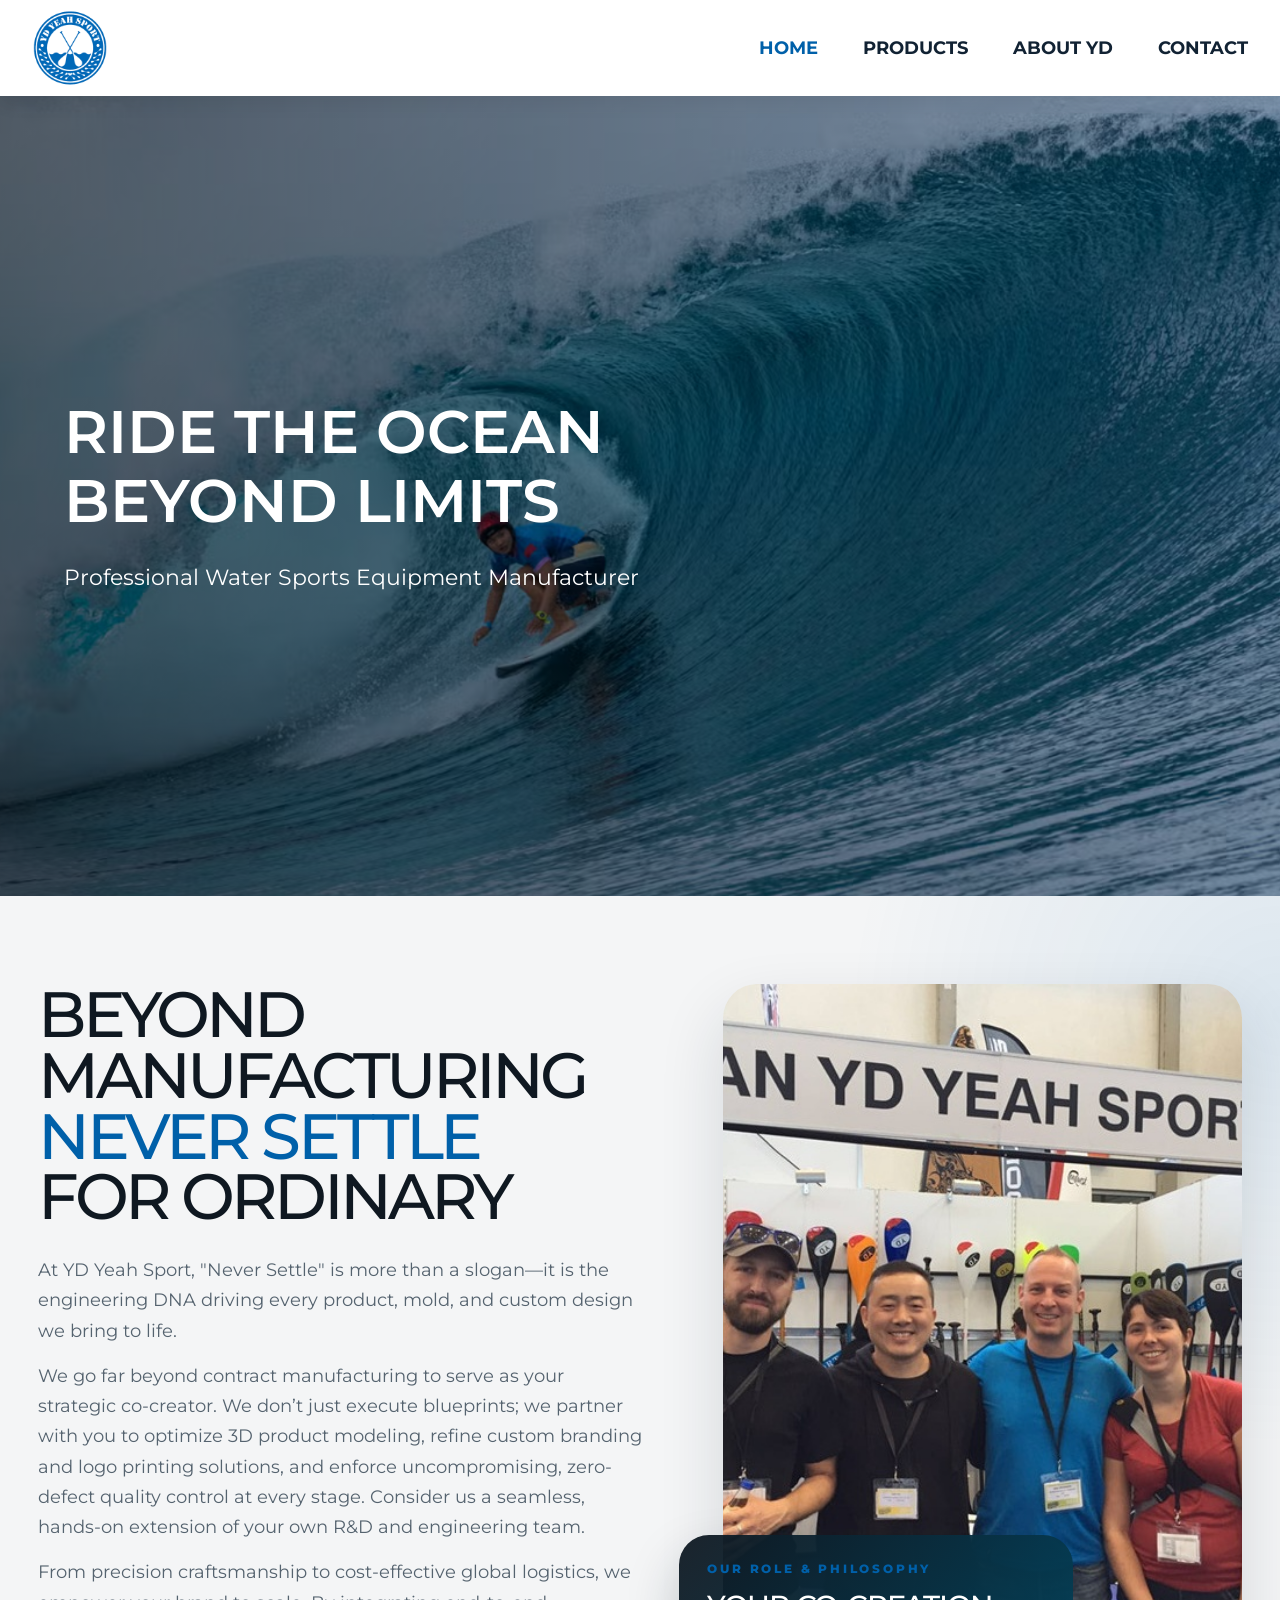
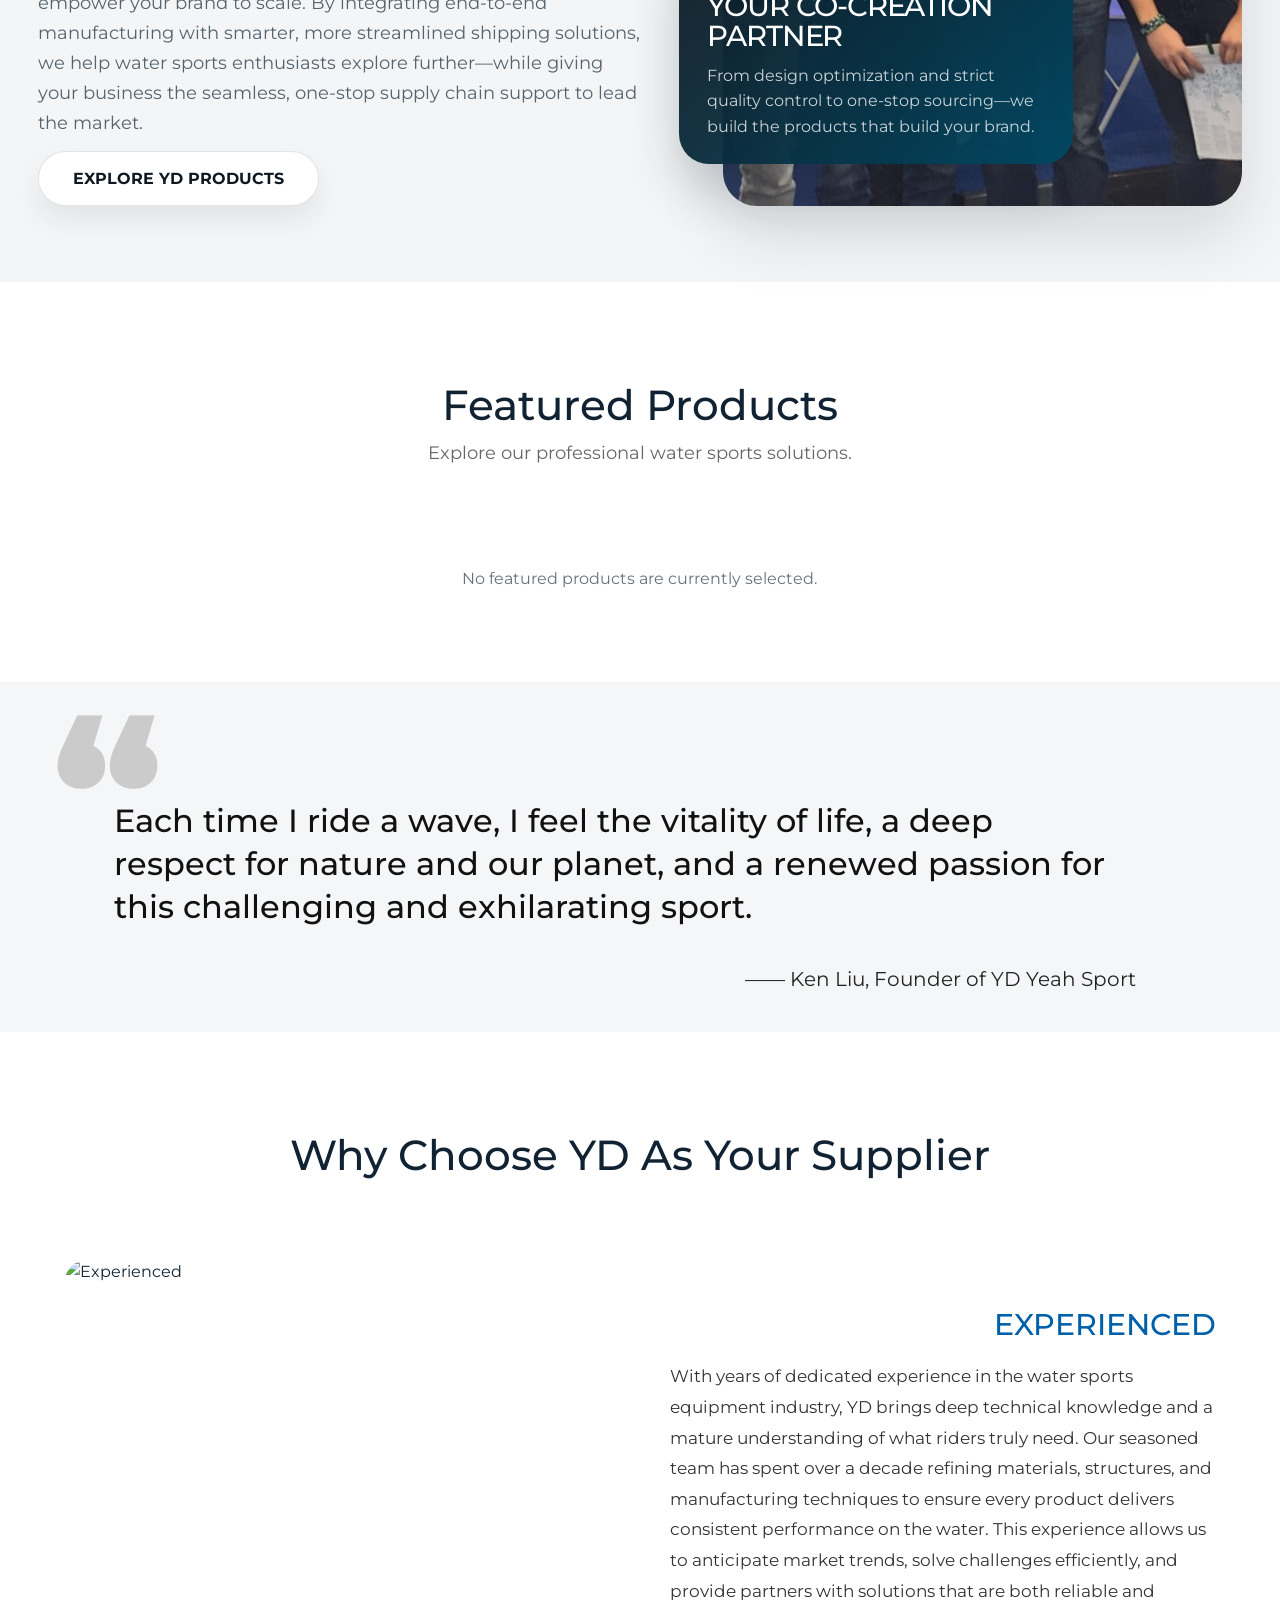
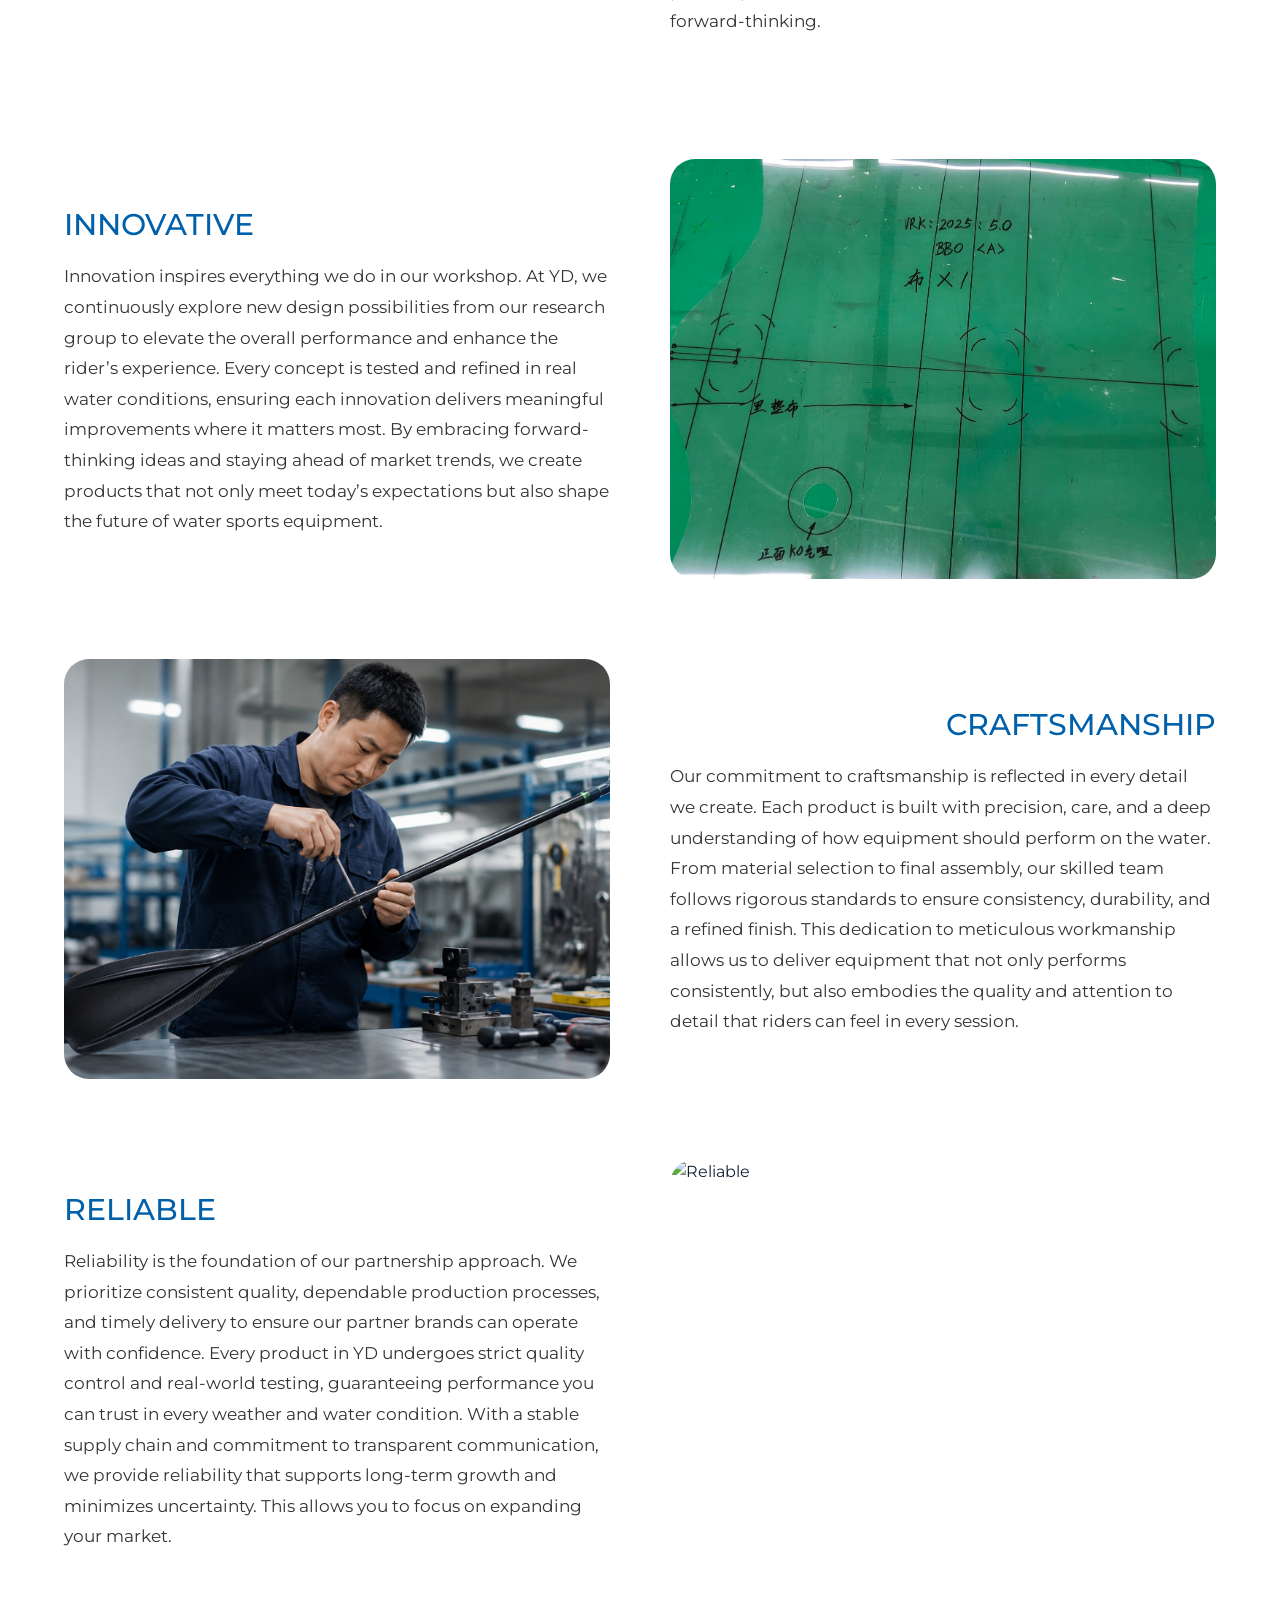
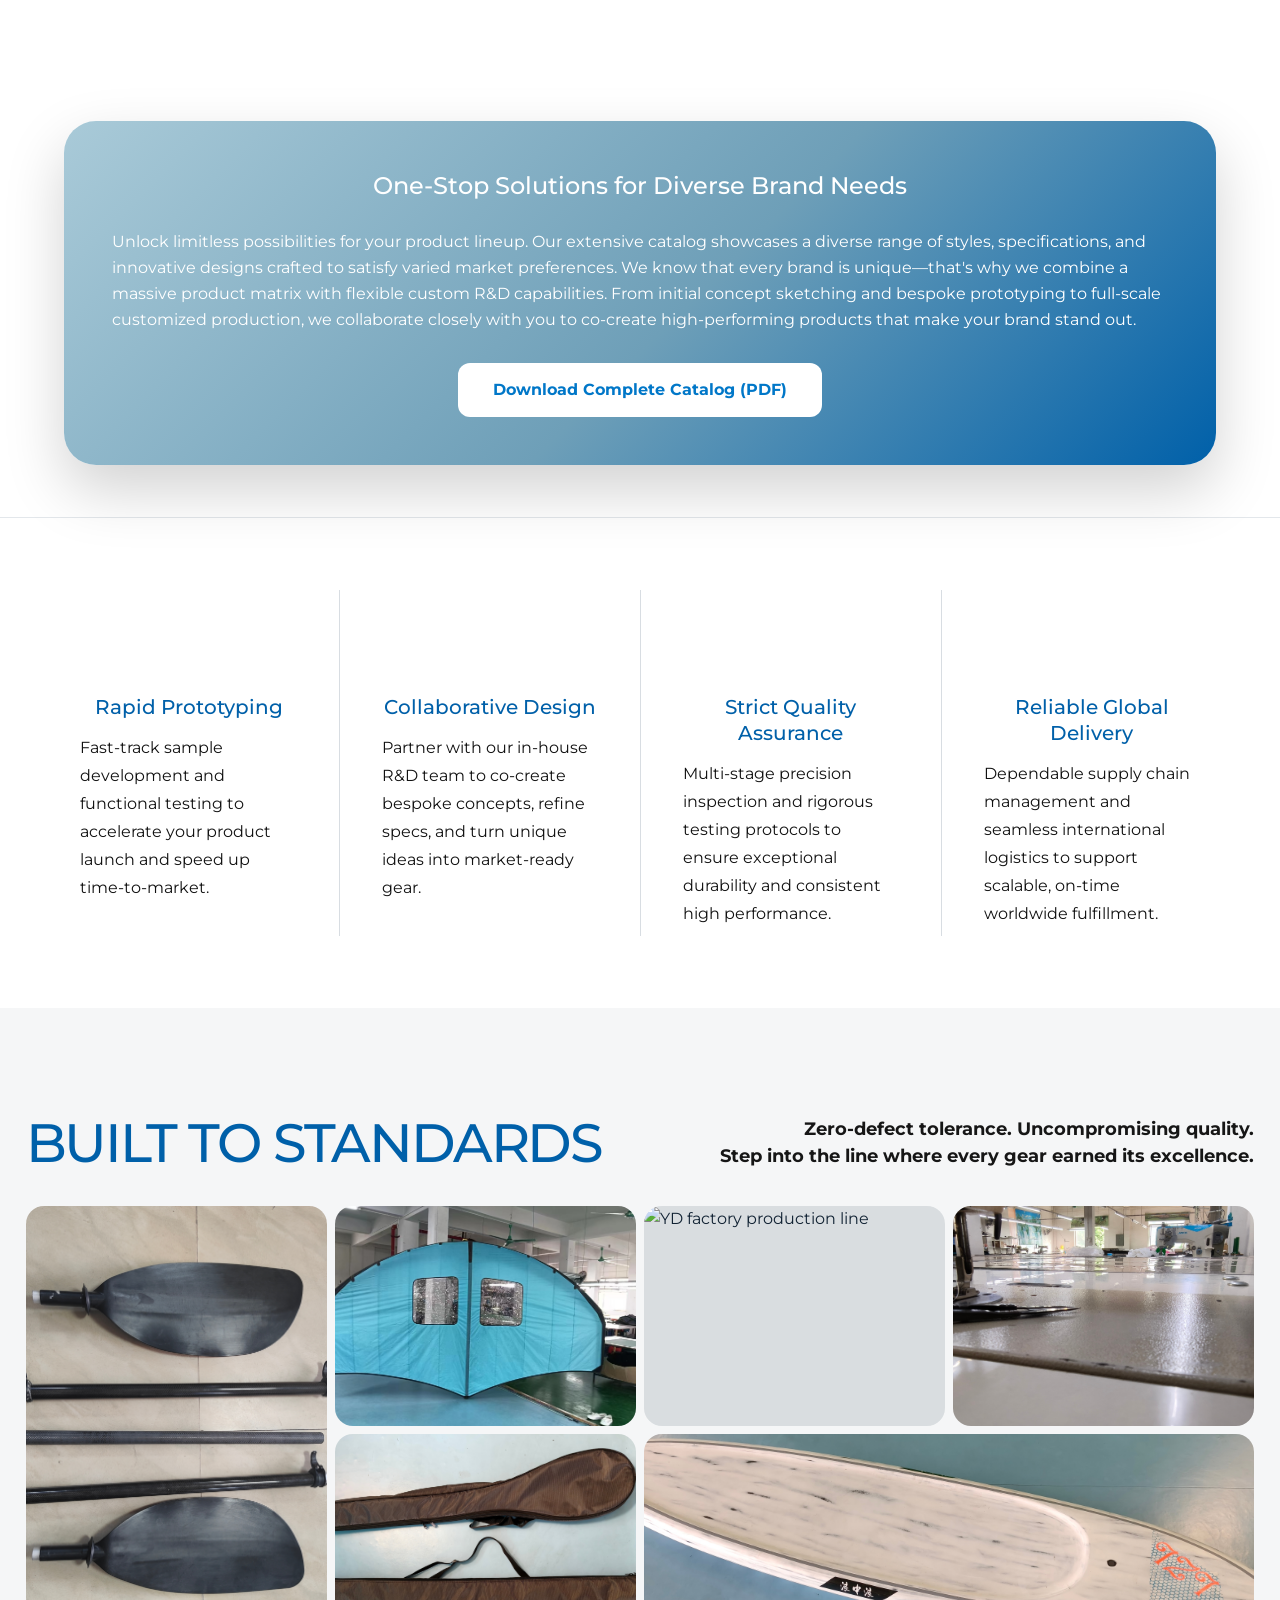
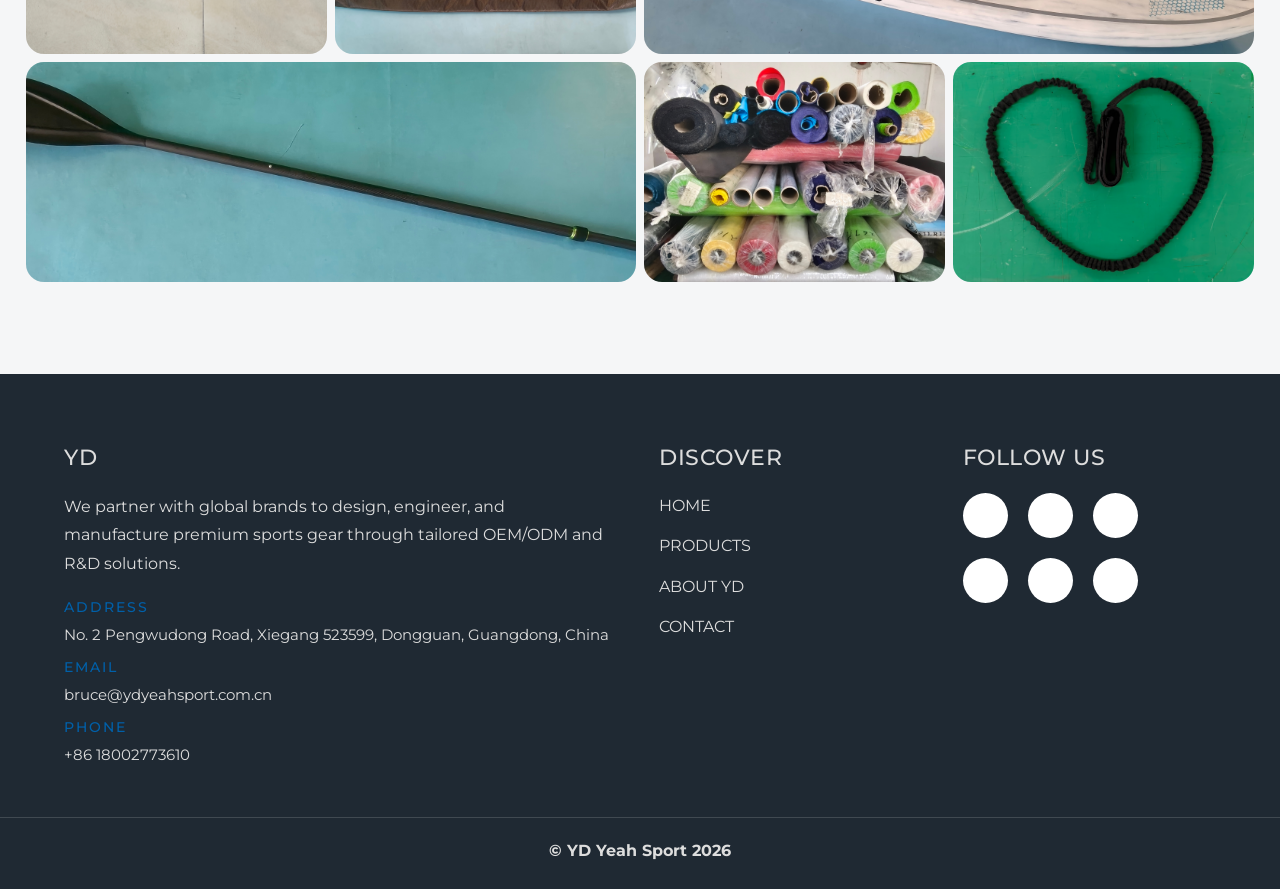
==== commit 15aac95d: "local json data" ====
--- a/index.html
+++ b/index.html
@@ -10,7 +10,7 @@
         <link crossorigin="anonymous" href="https://fonts.gstatic.com" rel="preconnect"/>
         <link href="https://fonts.googleapis.com/css2?family=Montserrat:ital,wght@0,300;0,400;0,500;0,600;0,700;0,800;0,900;1,300;1,400;1,500;1,600;1,700;1,800;1,900&amp;display=swap" rel="stylesheet"/>
         <link href="https://cdn.jsdelivr.net/npm/remixicon@4.9.0/fonts/remixicon.min.css" rel="stylesheet"/>
-        <link href="css/style.css?v=20260812-07" rel="stylesheet"/>
+        <link href="css/style.css?v=20260826-json-only" rel="stylesheet"/>
     </head>
     <body>
         <!-- =====================
@@ -103,7 +103,7 @@
                 </div>
                 <div class="brand-story-visual">
                     <div class="brand-story-image-wrap">
-                        <img alt="YD product development and water sports performance" class="brand-story-image" src="images/other/exhibition3.jpg"/>
+                        <img alt="YD product development and water sports performance" class="brand-story-image" src="images/other/exhibition-3.jpg"/>
                         <div class="brand-story-floating-card">
                             <div class="brand-story-card-kicker">
                                 OUR ROLE &amp; PHILOSOPHY
@@ -132,76 +132,10 @@
                         Explore our professional water sports solutions.
                     </p>
                 </div>
-                <div class="products-grid featured-products-grid">
-                    <div class="product-card">
-                        <div class="product-image-swap">
-                            <img class="product-image-primary" src="images/product/paddle/033_1.png" alt="Carbon Fiber Paddle" />
-                            <img class="product-image-secondary" data-src="images/product/paddle/033_2.png" alt="Carbon Fiber Paddle alternate view" />
-                        </div>
-                        <div class="product-content">
-                            <span class="product-tag">
-                                PADDLES
-                            </span>
-                            <h3>
-                                Skydome Pro Full Carbon 3-Piece Adjustable SUP Paddle
-                            </h3>
-                            <p class="product-features">
-                                Innovative Vortex Lock · Anti-Twist System · Sandblasted Matte Grip
-                            </p>
-                        </div>
-                    </div>
-                    <div class="product-card">
-                        <div class="product-image-swap">
-                            <img class="product-image-primary" src="images/product/accessories/spray skirt_1.png" alt="Inflatable SUP Boards" />
-                            <img class="product-image-secondary" data-src="images/product/accessories/spray skirt_2.png" alt="Inflatable SUP Boards alternate view" />
-                        </div>
-                        <div class="product-content">
-                            <span class="product-tag">
-                                ACCESSORIES
-                            </span>
-                            <h3>
-                                Aegis Waterproof Adjustable Nylon Kayak Spray Skirt
-                            </h3>
-                            <p class="product-features">
-                                Keeps Cockpit Dry · Adjustable Elastic & Velcro Waist · Quick-Release Safety Grab Loop
-                            </p>
-                        </div>
-                    </div>
-                    <div class="product-card">
-                        <div class="product-image-swap">
-                            <img class="product-image-primary" src="images/product/hydrofoil/full set of foil_1.jpg" alt="Hydrofoil Systems" />
-                            <img class="product-image-secondary" data-src="images/product/hydrofoil/full set of foil_2.png" alt="Hydrofoil Systems alternate view" />
-                        </div>
-                        <div class="product-content">
-                            <span class="product-tag">
-                                HYDROFOILS
-                            </span>
-                            <h3>
-                                Dolphin Hybrid Carbon Wings<br>All-Round Hydrofoil Set
-                            </h3>
-                            <p class="product-features">
-                                Early & Stable Lift · Hydrodynamic Streamline · Carbon Fiber Wings
-                            </p>
-                        </div>
-                    </div>
-                    <div class="product-card">
-                        <div class="product-image-swap">
-                            <img class="product-image-primary" src="images/product/board/foil board long_1.png" alt="SUP Board Series" />
-                            <img class="product-image-secondary" data-src="images/product/board/foil board long_2.png" alt="SUP Board Series alternate view" />
-                        </div>
-                        <div class="product-content">
-                            <span class="product-tag">
-                                BOARDS
-                            </span>
-                            <h3>
-                                Magnet Foam-Core Full Carbon Hydrofoil Board
-                            </h3>
-                            <p class="product-features">
-                                High Rigidity & Easy Carry · Universal Hydrofoil Mount · Non-Slip EVA Traction Pad
-                            </p>
-                        </div>
-                    </div>
-                </div>
+                <div aria-live="polite" class="products-grid featured-products-grid" id="featured-products-grid">
+                </div>
+                <p class="featured-product-status" id="featured-product-status" role="status" hidden>
+                </p>
             </div>
         </section>
         <!-- =====================
@@ -235,7 +169,7 @@
                 <div class="why-list">
                     <div class="why-item reveal-left">
                         <div class="why-image">
-                            <img alt="Experienced" src="images/other/factory17.jpg"/>
+                            <img alt="Experienced" src="images/other/factory-17.jpg"/>
                         </div>
                         <div class="why-content reveal-right">
                             <h3>
@@ -260,7 +194,7 @@
                             </p>
                         </div>
                         <div class="why-image reveal-right">
-                            <img alt="Innovative" src="images/other/factory23.jpg"/>
+                            <img alt="Innovative" src="images/other/factory-23.jpg"/>
                         </div>
                     </div>
                     <div class="why-item">
@@ -290,7 +224,7 @@
                             </p>
                         </div>
                         <div class="why-image reveal-right">
-                            <img alt="Reliable" src="images/other/exhibition1.jpg"/>
+                            <img alt="Reliable" src="images/other/exhibition-1.jpg"/>
                         </div>
                     </div>
                 </div>
@@ -308,7 +242,7 @@
                     <p>
                         Unlock limitless possibilities for your product lineup. Our extensive catalog showcases a diverse range of styles, specifications, and innovative designs crafted to satisfy varied market preferences. We know that every brand is unique—that's why we combine a massive product matrix with flexible custom R&amp;D capabilities. From initial concept sketching and bespoke prototyping to full-scale customized production, we collaborate closely with you to co-create high-performing products that make your brand stand out.
                     </p>
-                    <a class="btn btn-light" download="" href="document/YDYEAHSPORT product catalogue.pdf">
+                    <a class="btn btn-light" href="document/ydyeahsport-product-catalogue.pdf" rel="noopener noreferrer" target="_blank">
                         Download Complete Catalog (PDF)
                     </a>
                 </div>
@@ -392,31 +326,31 @@
                 </div>
                 <div aria-label="YD manufacturing process gallery" class="process-gallery-grid">
                     <figure class="process-gallery-item process-gallery-item-1">
-                        <img alt="YD manufacturing process detail" src="images/other/factory20.jpg"/>
+                        <img alt="YD manufacturing process detail" src="images/other/factory-20.jpg"/>
                     </figure>
                     <figure class="process-gallery-item process-gallery-item-2">
-                        <img alt="YD craftsmanship and production process" src="images/other/factory24.jpg"/>
+                        <img alt="YD craftsmanship and production process" src="images/other/factory-24.jpg"/>
                     </figure>
                     <figure class="process-gallery-item process-gallery-item-3">
                         <img alt="YD factory production line" src="images/other/9.jpg"/>
                     </figure>
                     <figure class="process-gallery-item process-gallery-item-4">
-                        <img alt="YD factory manufacturing environment" src="images/other/factory25.jpg"/>
+                        <img alt="YD factory manufacturing environment" src="images/other/factory-25.jpg"/>
                     </figure>
                     <figure class="process-gallery-item process-gallery-item-5">
-                        <img alt="YD quality-focused production process" src="images/other/factory22.jpg"/>
+                        <img alt="YD quality-focused production process" src="images/other/factory-22.jpg"/>
                     </figure>
                     <figure class="process-gallery-item process-gallery-item-6">
-                        <img alt="YD product development and manufacturing" src="images/other/factory18.jpg"/>
+                        <img alt="YD product development and manufacturing" src="images/other/factory-18.jpg"/>
                     </figure>
                     <figure class="process-gallery-item process-gallery-item-7">
                         <img alt="YD production workmanship detail" src="images/other/25.jpg"/>
                     </figure>
                     <figure class="process-gallery-item process-gallery-item-8">
-                        <img alt="YD workshop and product-making process" src="images/other/factory10.jpg"/>
+                        <img alt="YD workshop and product-making process" src="images/other/factory-10.jpg"/>
                     </figure>
                     <figure class="process-gallery-item process-gallery-item-9">
-                        <img alt="YD manufacturing and quality inspection process" src="images/other/factory16.jpg"/>
+                        <img alt="YD manufacturing and quality inspection process" src="images/other/factory-16.jpg"/>
                     </figure>
                 </div>
             </div>
@@ -510,7 +444,7 @@
                 © YD Yeah Sport 2026
             </div>
         </footer>
-        <script data-cfasync="false" src="js/script.js?v=20260812-07">
+        <script data-cfasync="false" src="js/script.js?v=20260826-json-only">
         </script>
     </body>
 </html>
--- a/css/style.css
+++ b/css/style.css
@@ -6228,3 +6228,62 @@
         flex-basis: auto;
     }
 }
+
+
+/* 2026-08-22 — Final requested refinements */
+/* Home Featured Products + Products Product Showcase: square card corners. */
+.product-showcase-section .product-card,
+.featured-products-section .product-card {
+    border-radius: 0 !important;
+}
+
+/* Contact / Get In Touch: icons and channel titles are links too. */
+.get-in-touch-section a.contact-icon,
+.get-in-touch-section .contact-title-link {
+    text-decoration: none;
+}
+
+.get-in-touch-section a.contact-icon {
+    cursor: pointer;
+    transition: color .25s ease;
+}
+
+.get-in-touch-section .contact-title-link {
+    color: inherit;
+    transition: color .25s ease;
+}
+
+.get-in-touch-section a.contact-icon:hover,
+.get-in-touch-section a.contact-icon:focus-visible,
+.get-in-touch-section .contact-title-link:hover,
+.get-in-touch-section .contact-title-link:focus-visible {
+    color: #0060A9;
+}
+
+/* Product Showcase loading / empty / error status */
+.product-showcase-section .product-status {
+    margin: 28px 0 0;
+    text-align: center;
+    color: #66727c;
+    font-size: 16px;
+    line-height: 1.6;
+}
+
+.product-showcase-section .product-status.is-error {
+    color: #9f2f2f;
+}
+
+
+
+/* Local JSON dynamic Featured Products status */
+.featured-products-section .featured-product-status {
+    margin: 28px 0 0;
+    text-align: center;
+    color: #66727c;
+    font-size: 16px;
+    line-height: 1.6;
+}
+
+.featured-products-section .featured-product-status.is-error {
+    color: #9f2f2f;
+}
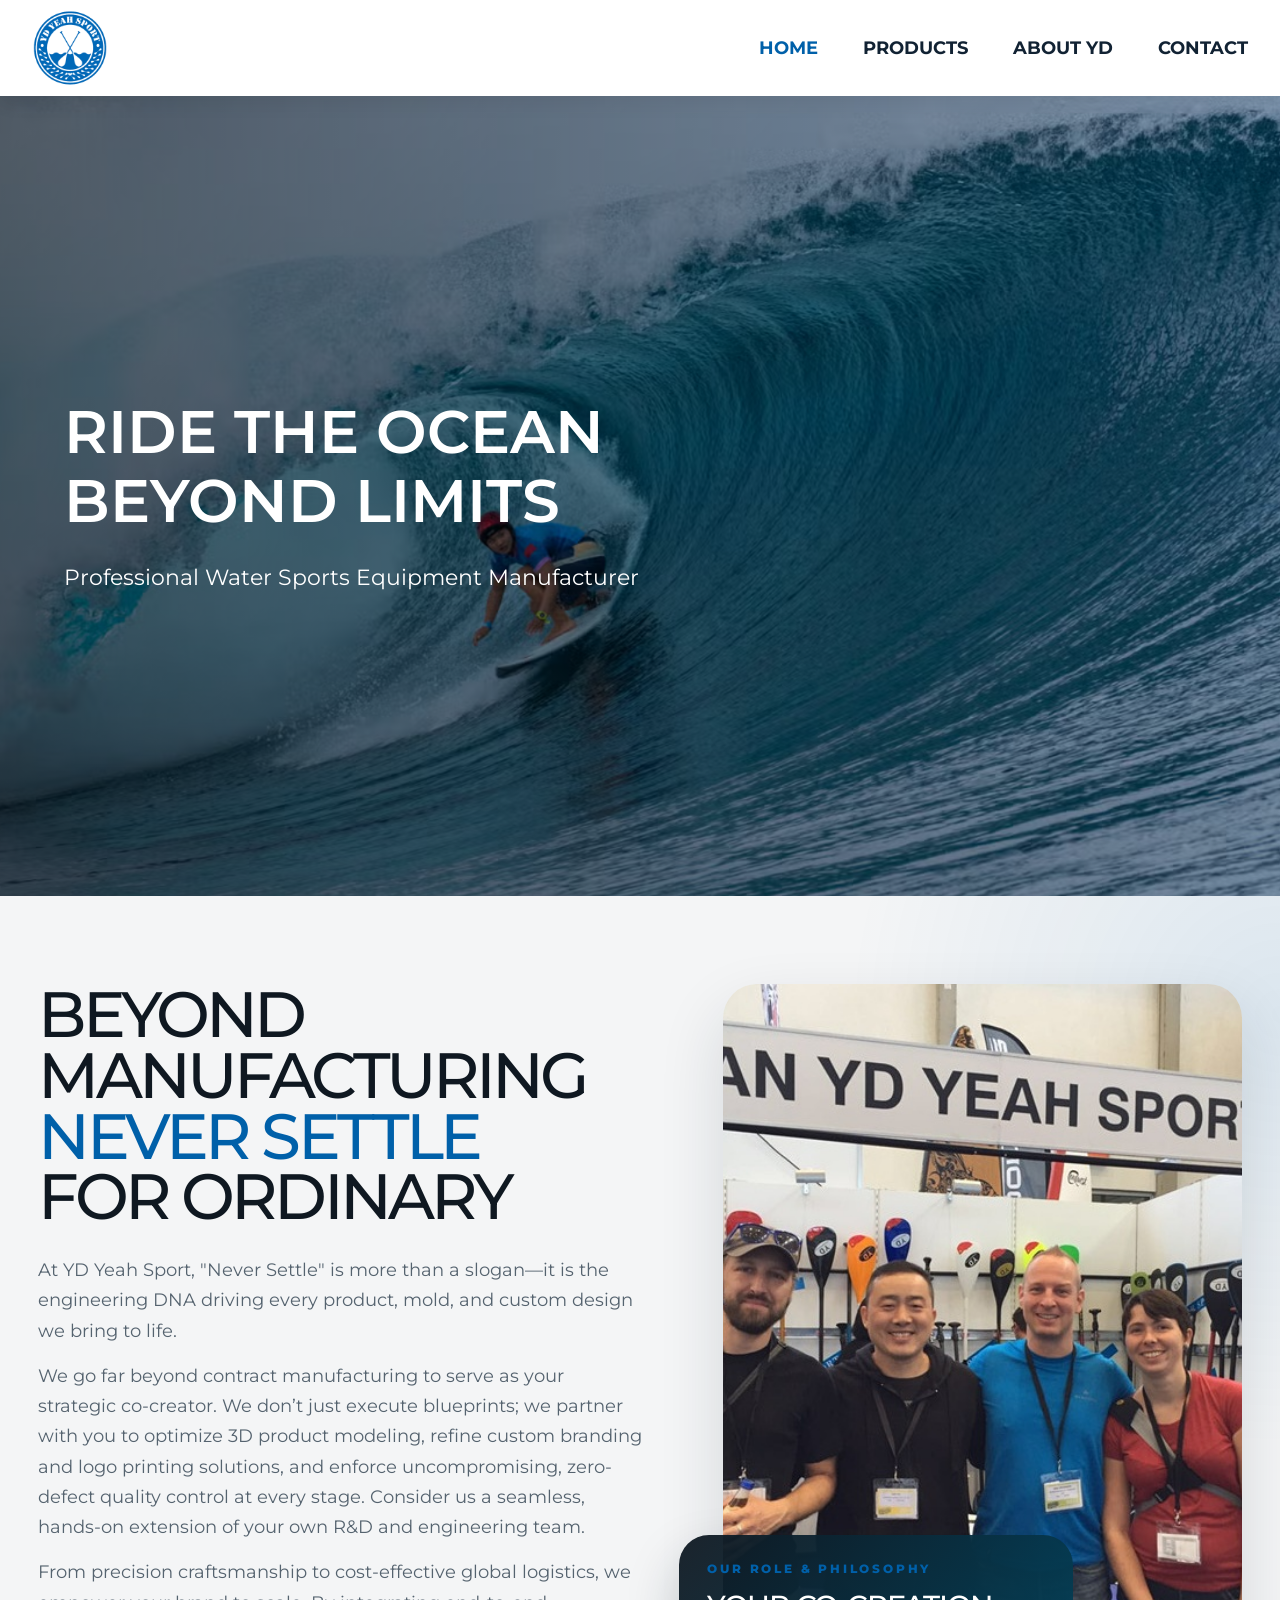
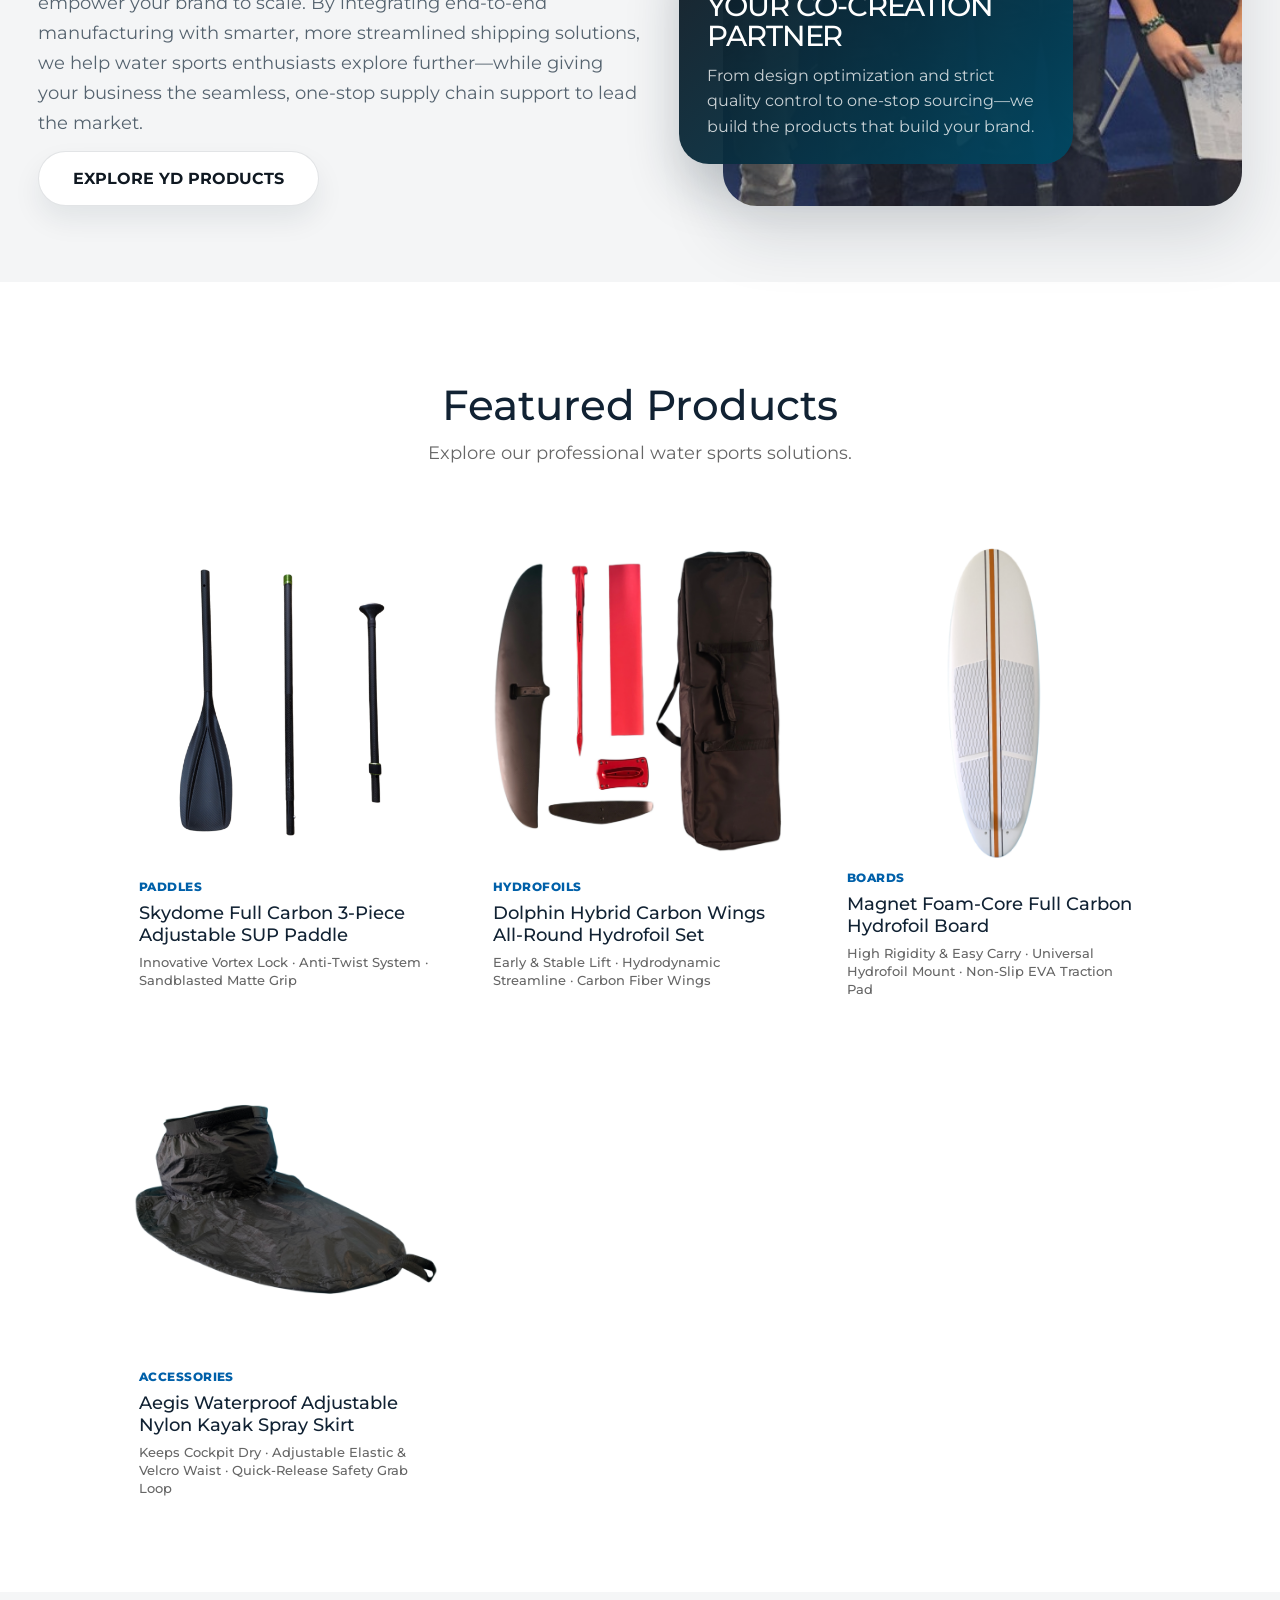
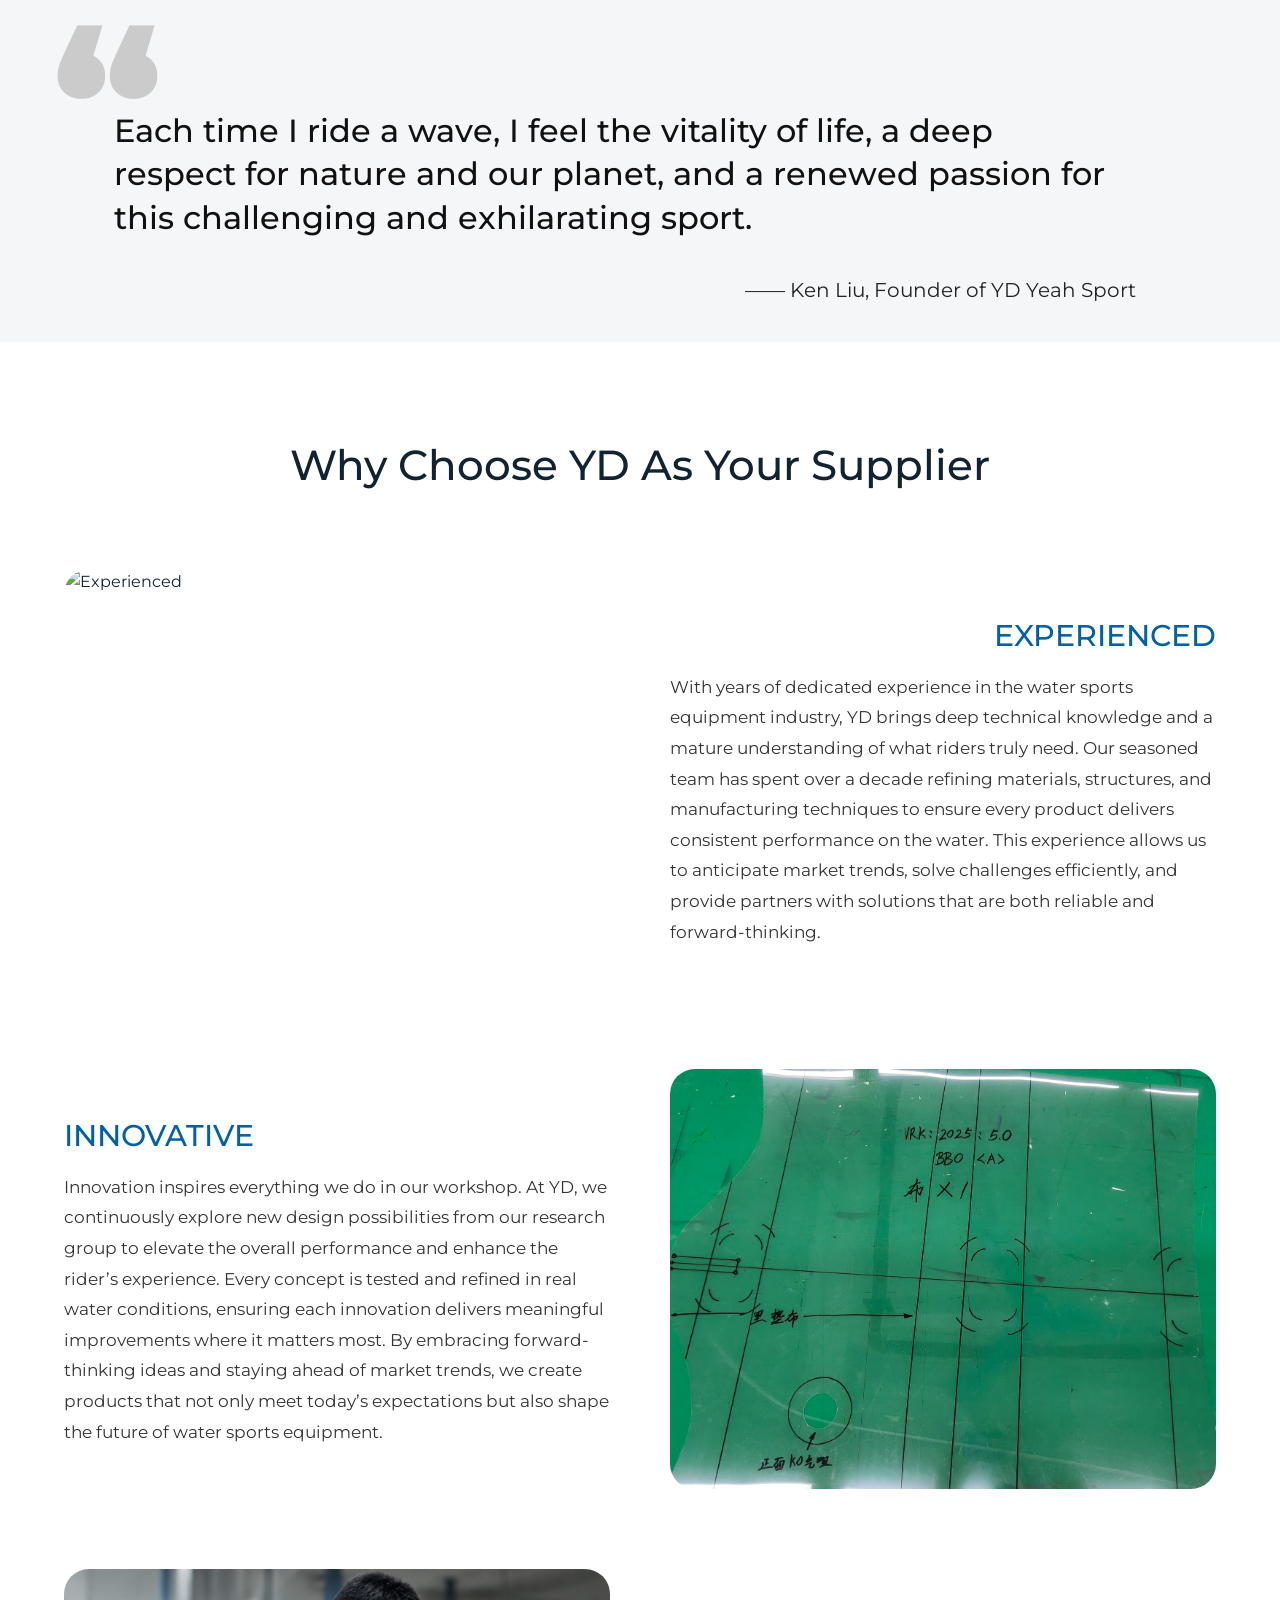
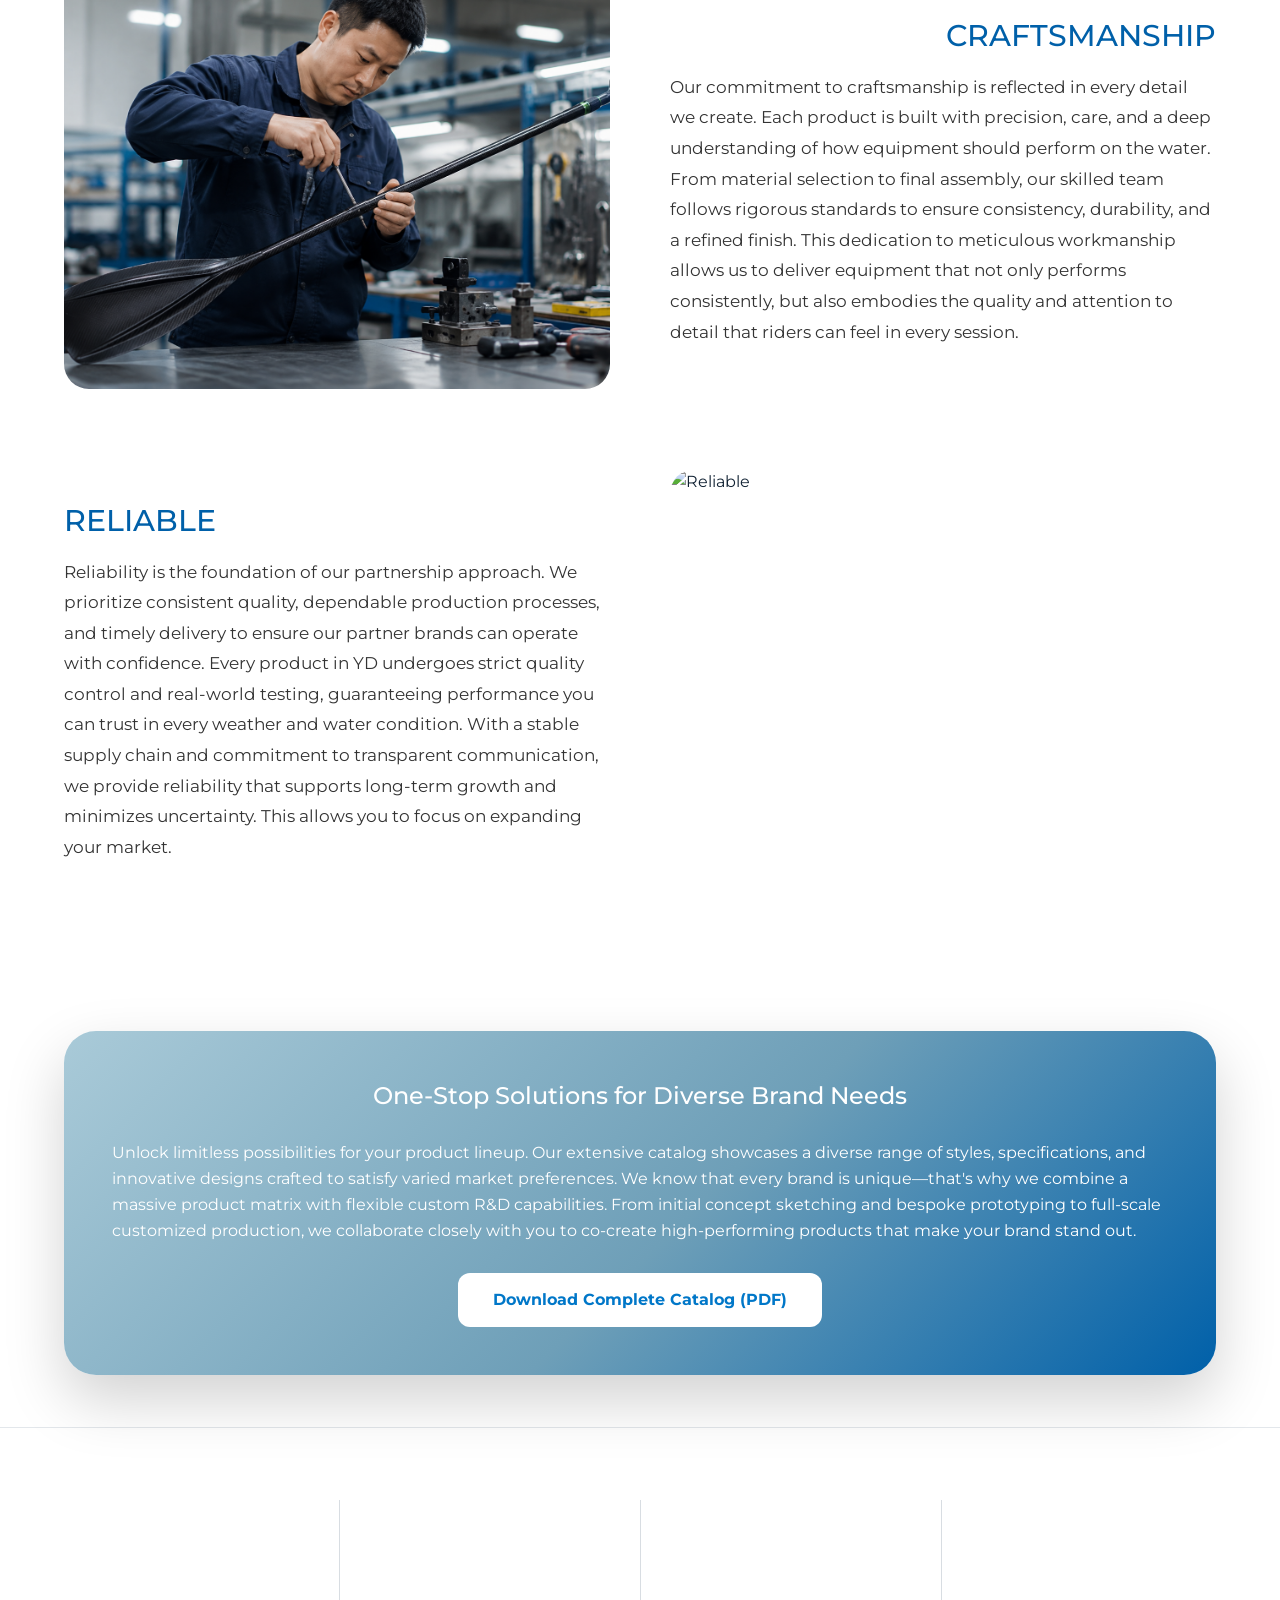
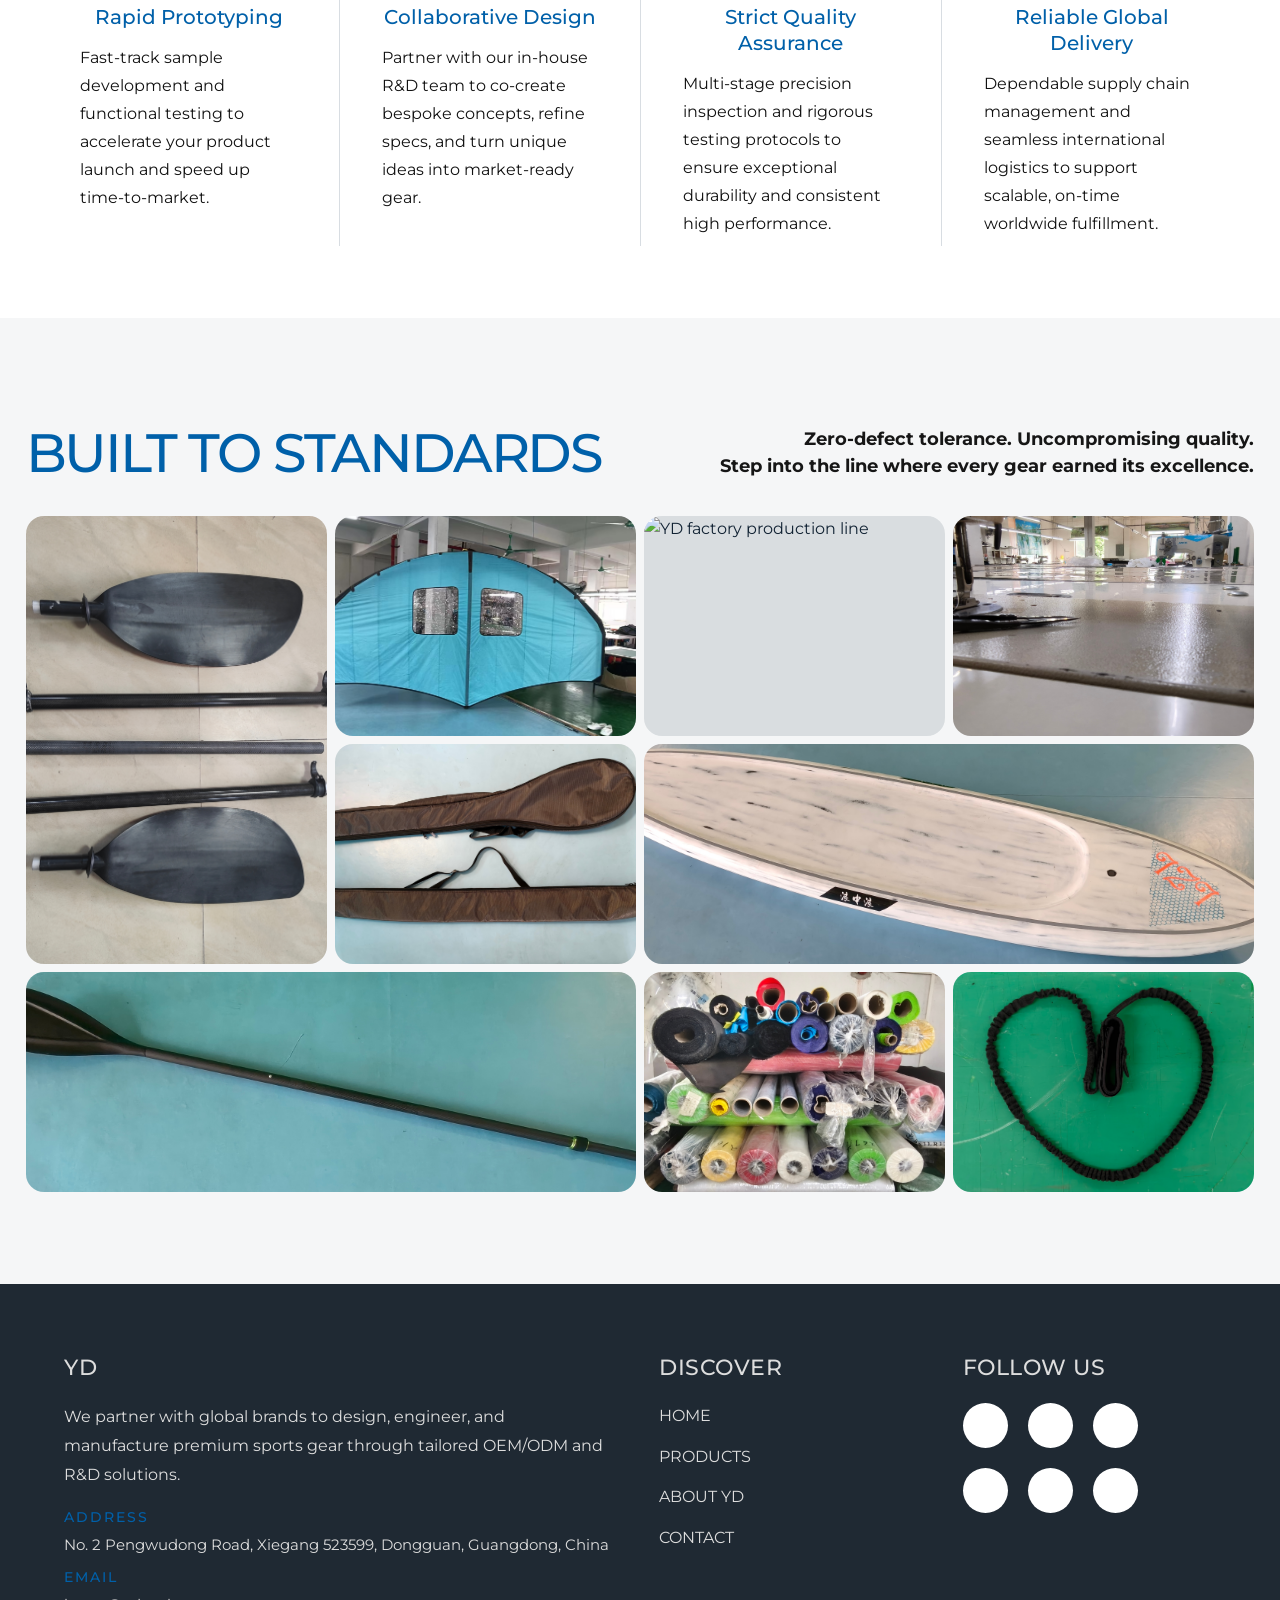
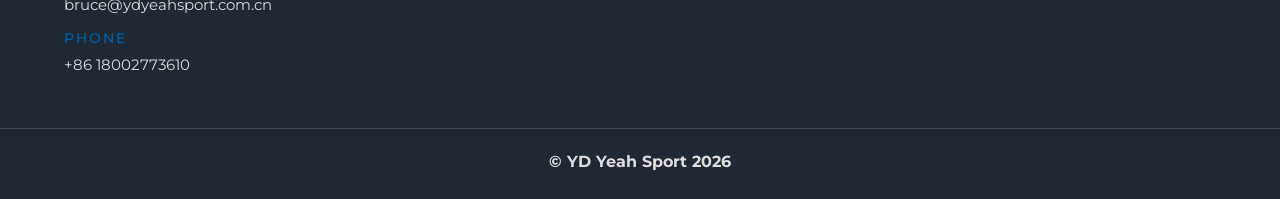
==== commit 76906f95: "root relative path" ====
--- a/index.html
+++ b/index.html
@@ -10,7 +10,7 @@
         <link crossorigin="anonymous" href="https://fonts.gstatic.com" rel="preconnect"/>
         <link href="https://fonts.googleapis.com/css2?family=Montserrat:ital,wght@0,300;0,400;0,500;0,600;0,700;0,800;0,900;1,300;1,400;1,500;1,600;1,700;1,800;1,900&amp;display=swap" rel="stylesheet"/>
         <link href="https://cdn.jsdelivr.net/npm/remixicon@4.9.0/fonts/remixicon.min.css" rel="stylesheet"/>
-        <link href="css/style.css?v=20260826-json-only" rel="stylesheet"/>
+        <link href="/css/style.css?v=20260826-json-only" rel="stylesheet"/>
     </head>
     <body>
         <!-- =====================
@@ -20,30 +20,30 @@
             <div class="navbar">
                 <!-- LOGO -->
                 <div class="brand-area">
-                    <a class="logo-link" href="index.html">
-                        <img alt="YD Logo" src="images/header/logo.png"/>
+                    <a class="logo-link" href="/index.html">
+                        <img alt="YD Logo" src="/images/header/logo.png"/>
                     </a>
                 </div>
                 <!-- SEARCH -->
                 <!-- NAVIGATION -->
                 <ul class="nav-menu">
                     <li>
-                        <a href="index.html">
+                        <a href="/index.html">
                             HOME
                         </a>
                     </li>
                     <li>
-                        <a href="products.html">
+                        <a href="/products.html">
                             PRODUCTS
                         </a>
                     </li>
                     <li>
-                        <a href="about.html">
+                        <a href="/about.html">
                             ABOUT YD
                         </a>
                     </li>
                     <li>
-                        <a href="contact.html">
+                        <a href="/contact.html">
                             CONTACT
                         </a>
                     </li>
@@ -55,7 +55,7 @@
 ===================== -->
         <section class="hero-new">
             <!-- Replace the src below with your own hero image path -->
-            <img alt="Home hero banner" class="hero-img" src="images/other/21.png"/>
+            <img alt="Home hero banner" class="hero-img" src="/images/other/21.png"/>
             <div class="hero-overlay">
             </div>
             <div class="hero-content">
@@ -97,13 +97,13 @@
                             From precision craftsmanship to cost-effective global logistics, we empower your brand to scale. By integrating end-to-end manufacturing with smarter, more streamlined shipping solutions, we help water sports enthusiasts explore further—while giving your business the seamless, one-stop supply chain support to lead the market.
                         </p>
                     </div>
-                    <a class="btn brand-story-btn" href="products.html">
+                    <a class="btn brand-story-btn" href="/products.html">
                         EXPLORE YD PRODUCTS
                     </a>
                 </div>
                 <div class="brand-story-visual">
                     <div class="brand-story-image-wrap">
-                        <img alt="YD product development and water sports performance" class="brand-story-image" src="images/other/exhibition-3.jpg"/>
+                        <img alt="YD product development and water sports performance" class="brand-story-image" src="/images/other/exhibition-3.jpg"/>
                         <div class="brand-story-floating-card">
                             <div class="brand-story-card-kicker">
                                 OUR ROLE &amp; PHILOSOPHY
@@ -169,7 +169,7 @@
                 <div class="why-list">
                     <div class="why-item reveal-left">
                         <div class="why-image">
-                            <img alt="Experienced" src="images/other/factory-17.jpg"/>
+                            <img alt="Experienced" src="/images/other/factory-17.jpg"/>
                         </div>
                         <div class="why-content reveal-right">
                             <h3>
@@ -194,12 +194,12 @@
                             </p>
                         </div>
                         <div class="why-image reveal-right">
-                            <img alt="Innovative" src="images/other/factory-23.jpg"/>
+                            <img alt="Innovative" src="/images/other/factory-23.jpg"/>
                         </div>
                     </div>
                     <div class="why-item">
                         <div class="why-image reveal-left">
-                            <img alt="Craftsmanship" src="images/other/19.png"/>
+                            <img alt="Craftsmanship" src="/images/other/19.png"/>
                         </div>
                         <div class="why-content reveal-right">
                             <h3>
@@ -224,7 +224,7 @@
                             </p>
                         </div>
                         <div class="why-image reveal-right">
-                            <img alt="Reliable" src="images/other/exhibition-1.jpg"/>
+                            <img alt="Reliable" src="/images/other/exhibition-1.jpg"/>
                         </div>
                     </div>
                 </div>
@@ -242,7 +242,7 @@
                     <p>
                         Unlock limitless possibilities for your product lineup. Our extensive catalog showcases a diverse range of styles, specifications, and innovative designs crafted to satisfy varied market preferences. We know that every brand is unique—that's why we combine a massive product matrix with flexible custom R&amp;D capabilities. From initial concept sketching and bespoke prototyping to full-scale customized production, we collaborate closely with you to co-create high-performing products that make your brand stand out.
                     </p>
-                    <a class="btn btn-light" href="document/ydyeahsport-product-catalogue.pdf" rel="noopener noreferrer" target="_blank">
+                    <a class="btn btn-light" href="/document/ydyeahsport-product-catalogue.pdf" rel="noopener noreferrer" target="_blank">
                         Download Complete Catalog (PDF)
                     </a>
                 </div>
@@ -326,31 +326,31 @@
                 </div>
                 <div aria-label="YD manufacturing process gallery" class="process-gallery-grid">
                     <figure class="process-gallery-item process-gallery-item-1">
-                        <img alt="YD manufacturing process detail" src="images/other/factory-20.jpg"/>
+                        <img alt="YD manufacturing process detail" src="/images/other/factory-20.jpg"/>
                     </figure>
                     <figure class="process-gallery-item process-gallery-item-2">
-                        <img alt="YD craftsmanship and production process" src="images/other/factory-24.jpg"/>
+                        <img alt="YD craftsmanship and production process" src="/images/other/factory-24.jpg"/>
                     </figure>
                     <figure class="process-gallery-item process-gallery-item-3">
-                        <img alt="YD factory production line" src="images/other/9.jpg"/>
+                        <img alt="YD factory production line" src="/images/other/9.jpg"/>
                     </figure>
                     <figure class="process-gallery-item process-gallery-item-4">
-                        <img alt="YD factory manufacturing environment" src="images/other/factory-25.jpg"/>
+                        <img alt="YD factory manufacturing environment" src="/images/other/factory-25.jpg"/>
                     </figure>
                     <figure class="process-gallery-item process-gallery-item-5">
-                        <img alt="YD quality-focused production process" src="images/other/factory-22.jpg"/>
+                        <img alt="YD quality-focused production process" src="/images/other/factory-22.jpg"/>
                     </figure>
                     <figure class="process-gallery-item process-gallery-item-6">
-                        <img alt="YD product development and manufacturing" src="images/other/factory-18.jpg"/>
+                        <img alt="YD product development and manufacturing" src="/images/other/factory-18.jpg"/>
                     </figure>
                     <figure class="process-gallery-item process-gallery-item-7">
-                        <img alt="YD production workmanship detail" src="images/other/25.jpg"/>
+                        <img alt="YD production workmanship detail" src="/images/other/25.jpg"/>
                     </figure>
                     <figure class="process-gallery-item process-gallery-item-8">
-                        <img alt="YD workshop and product-making process" src="images/other/factory-10.jpg"/>
+                        <img alt="YD workshop and product-making process" src="/images/other/factory-10.jpg"/>
                     </figure>
                     <figure class="process-gallery-item process-gallery-item-9">
-                        <img alt="YD manufacturing and quality inspection process" src="images/other/factory-16.jpg"/>
+                        <img alt="YD manufacturing and quality inspection process" src="/images/other/factory-16.jpg"/>
                     </figure>
                 </div>
             </div>
@@ -395,16 +395,16 @@
                     <h3>
                         DISCOVER
                     </h3>
-                    <a href="index.html">
+                    <a href="/index.html">
                         HOME
                     </a>
-                    <a href="products.html">
+                    <a href="/products.html">
                         PRODUCTS
                     </a>
-                    <a href="about.html">
+                    <a href="/about.html">
                         ABOUT YD
                     </a>
-                    <a href="contact.html">
+                    <a href="/contact.html">
                         CONTACT
                     </a>
                 </div>
@@ -444,7 +444,7 @@
                 © YD Yeah Sport 2026
             </div>
         </footer>
-        <script data-cfasync="false" src="js/script.js?v=20260826-json-only">
+        <script data-cfasync="false" src="/js/script.js?v=20260826-json-only">
         </script>
     </body>
 </html>
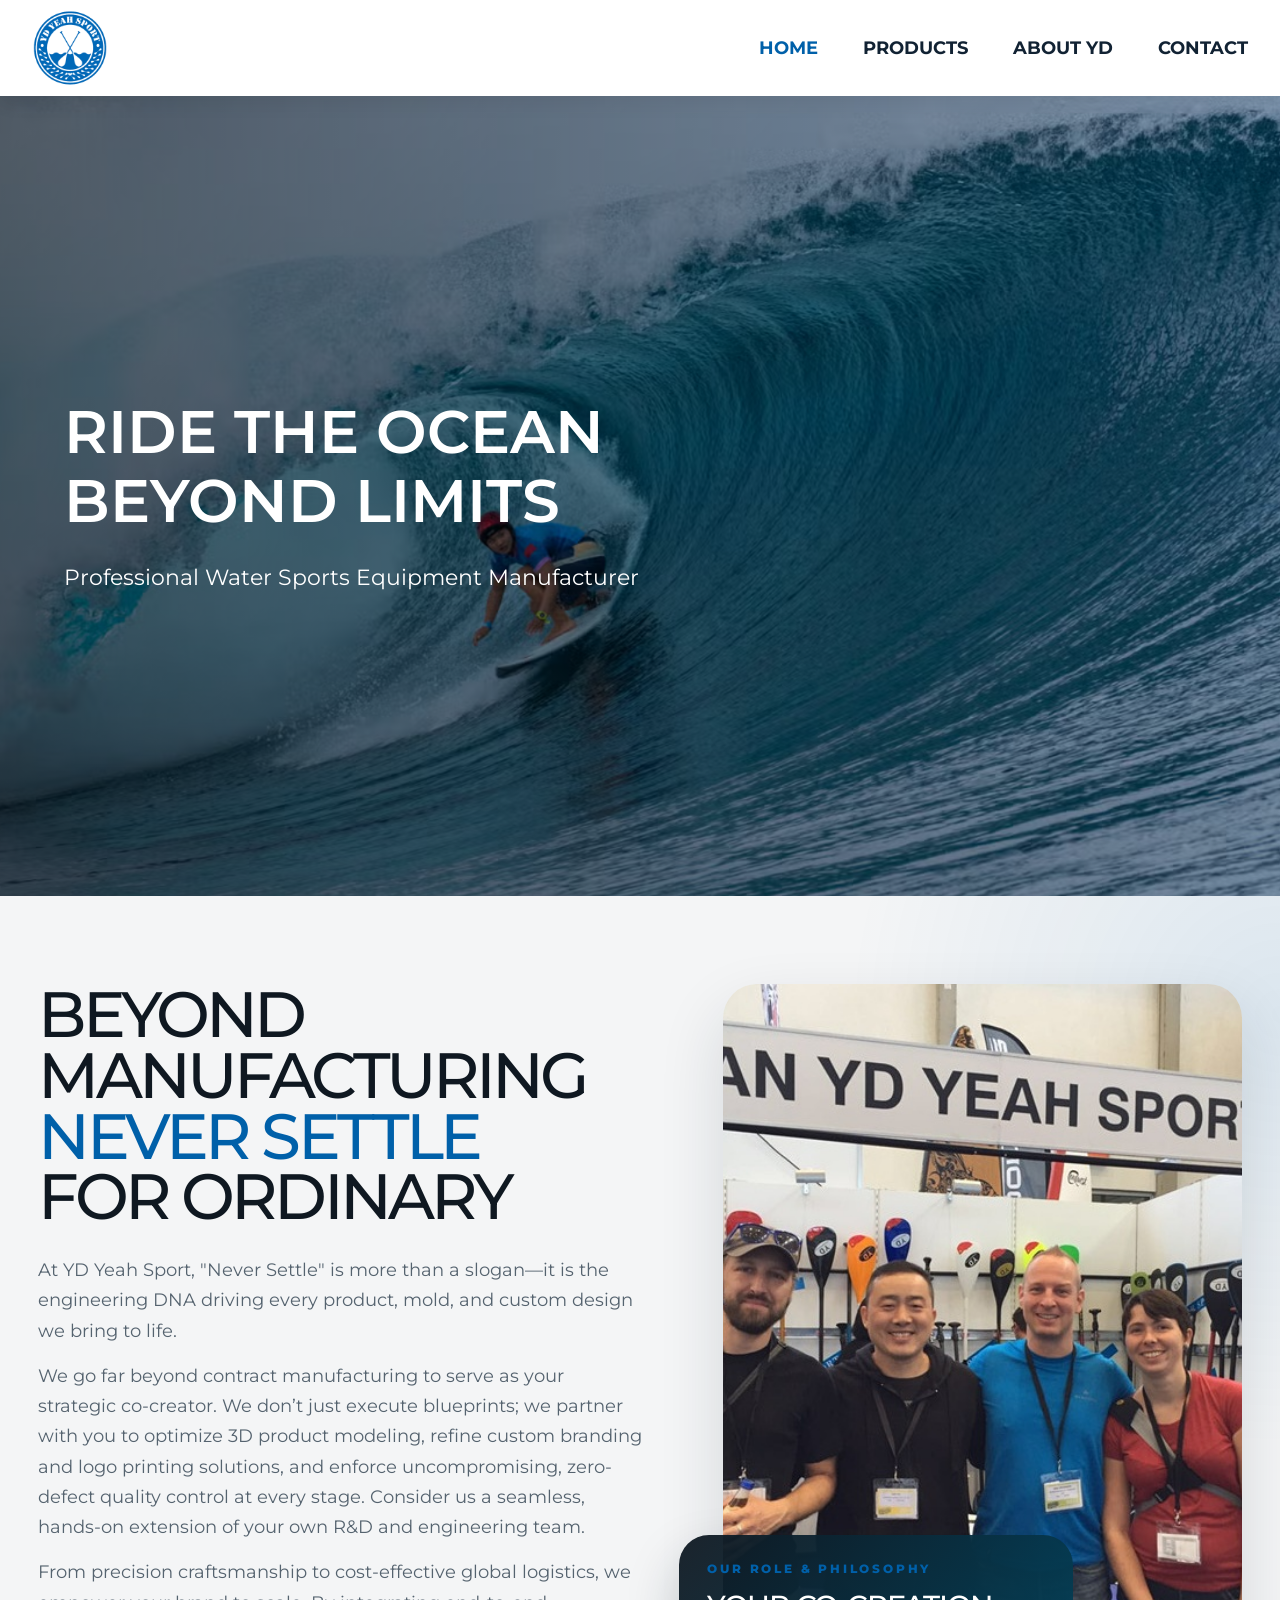
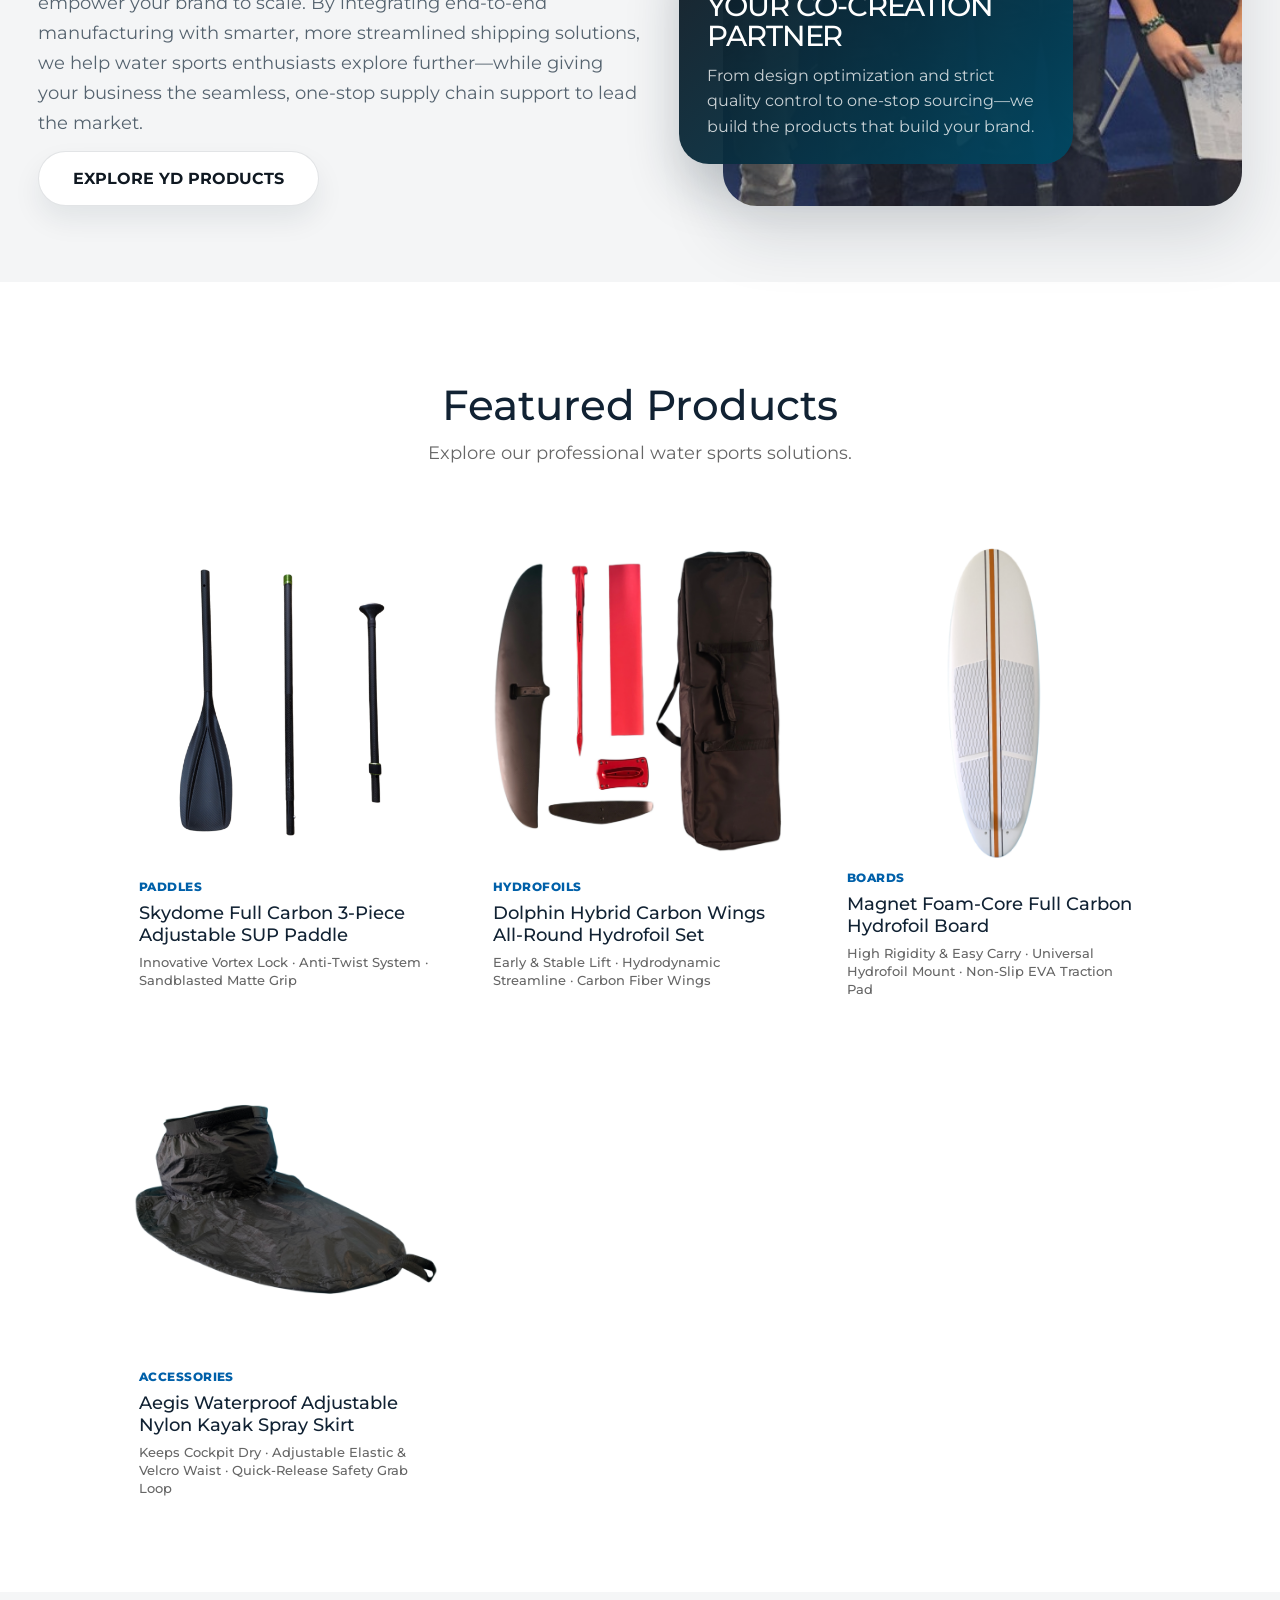
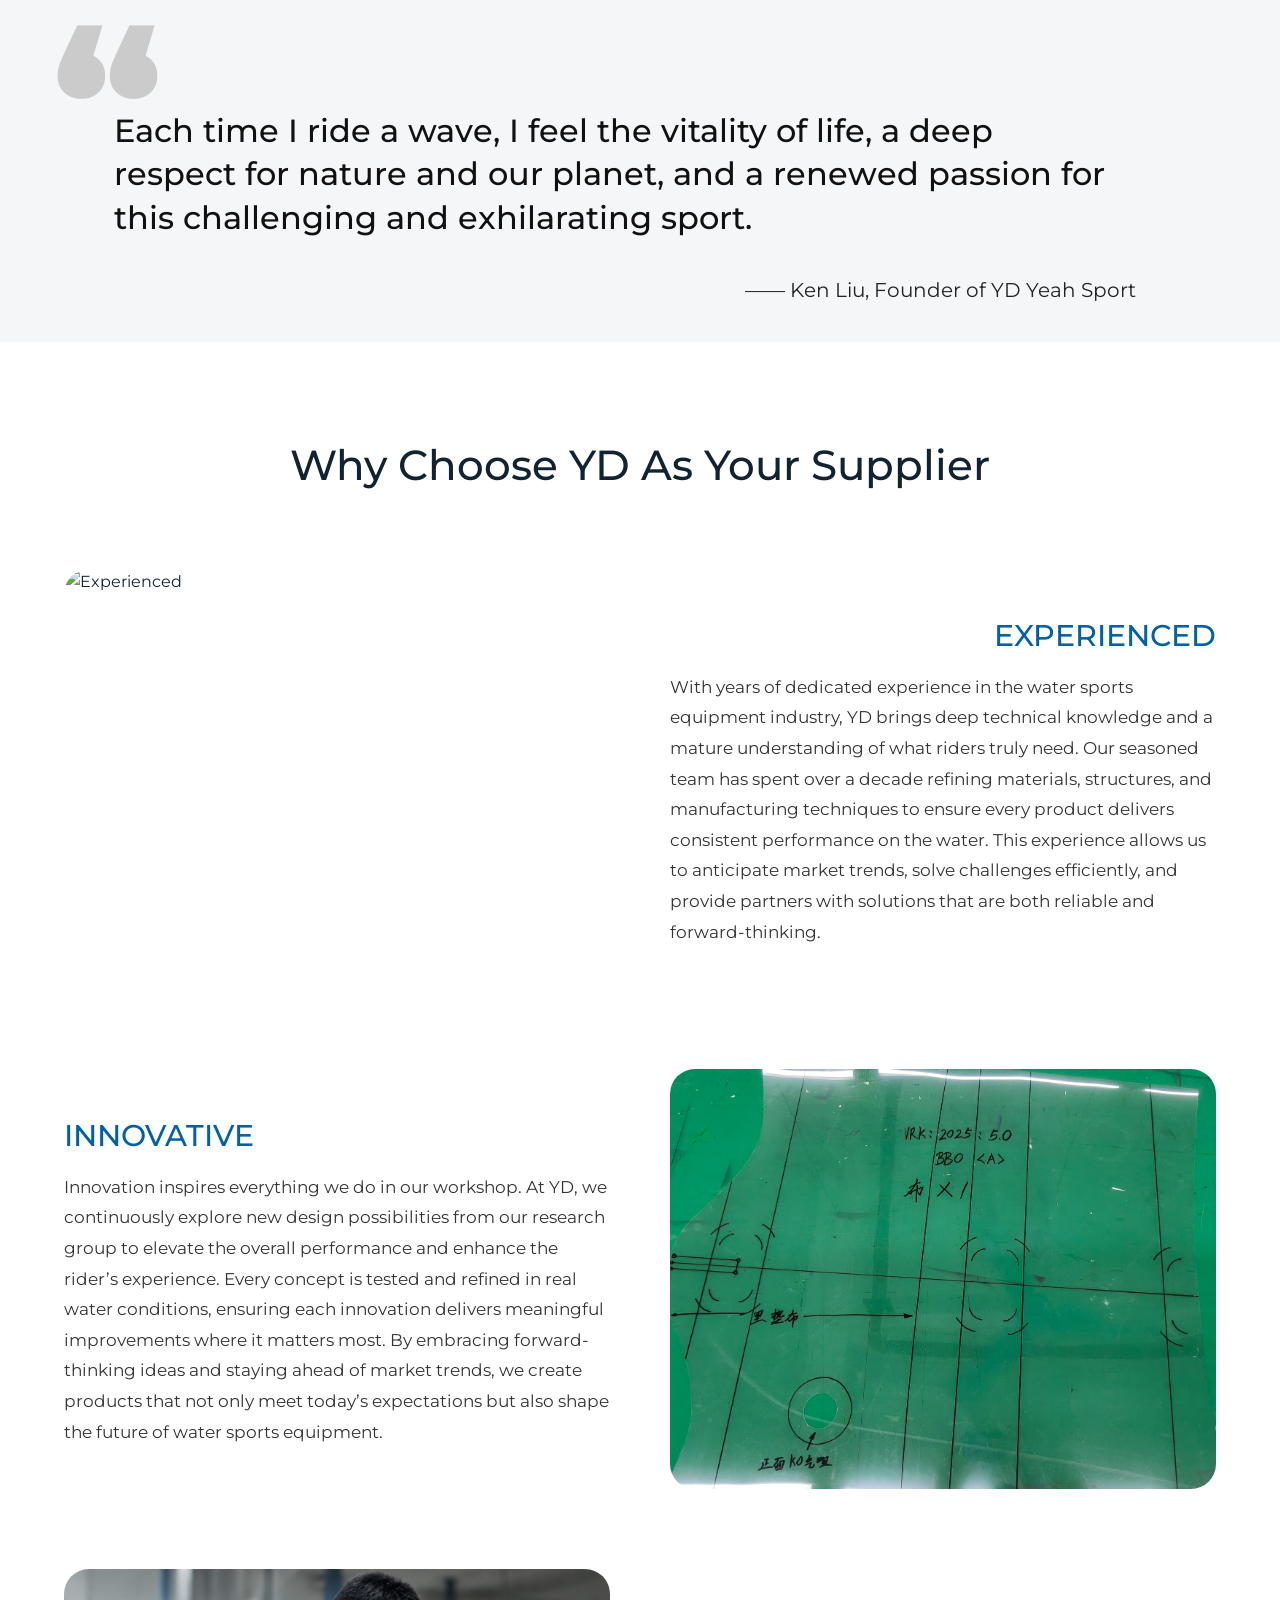
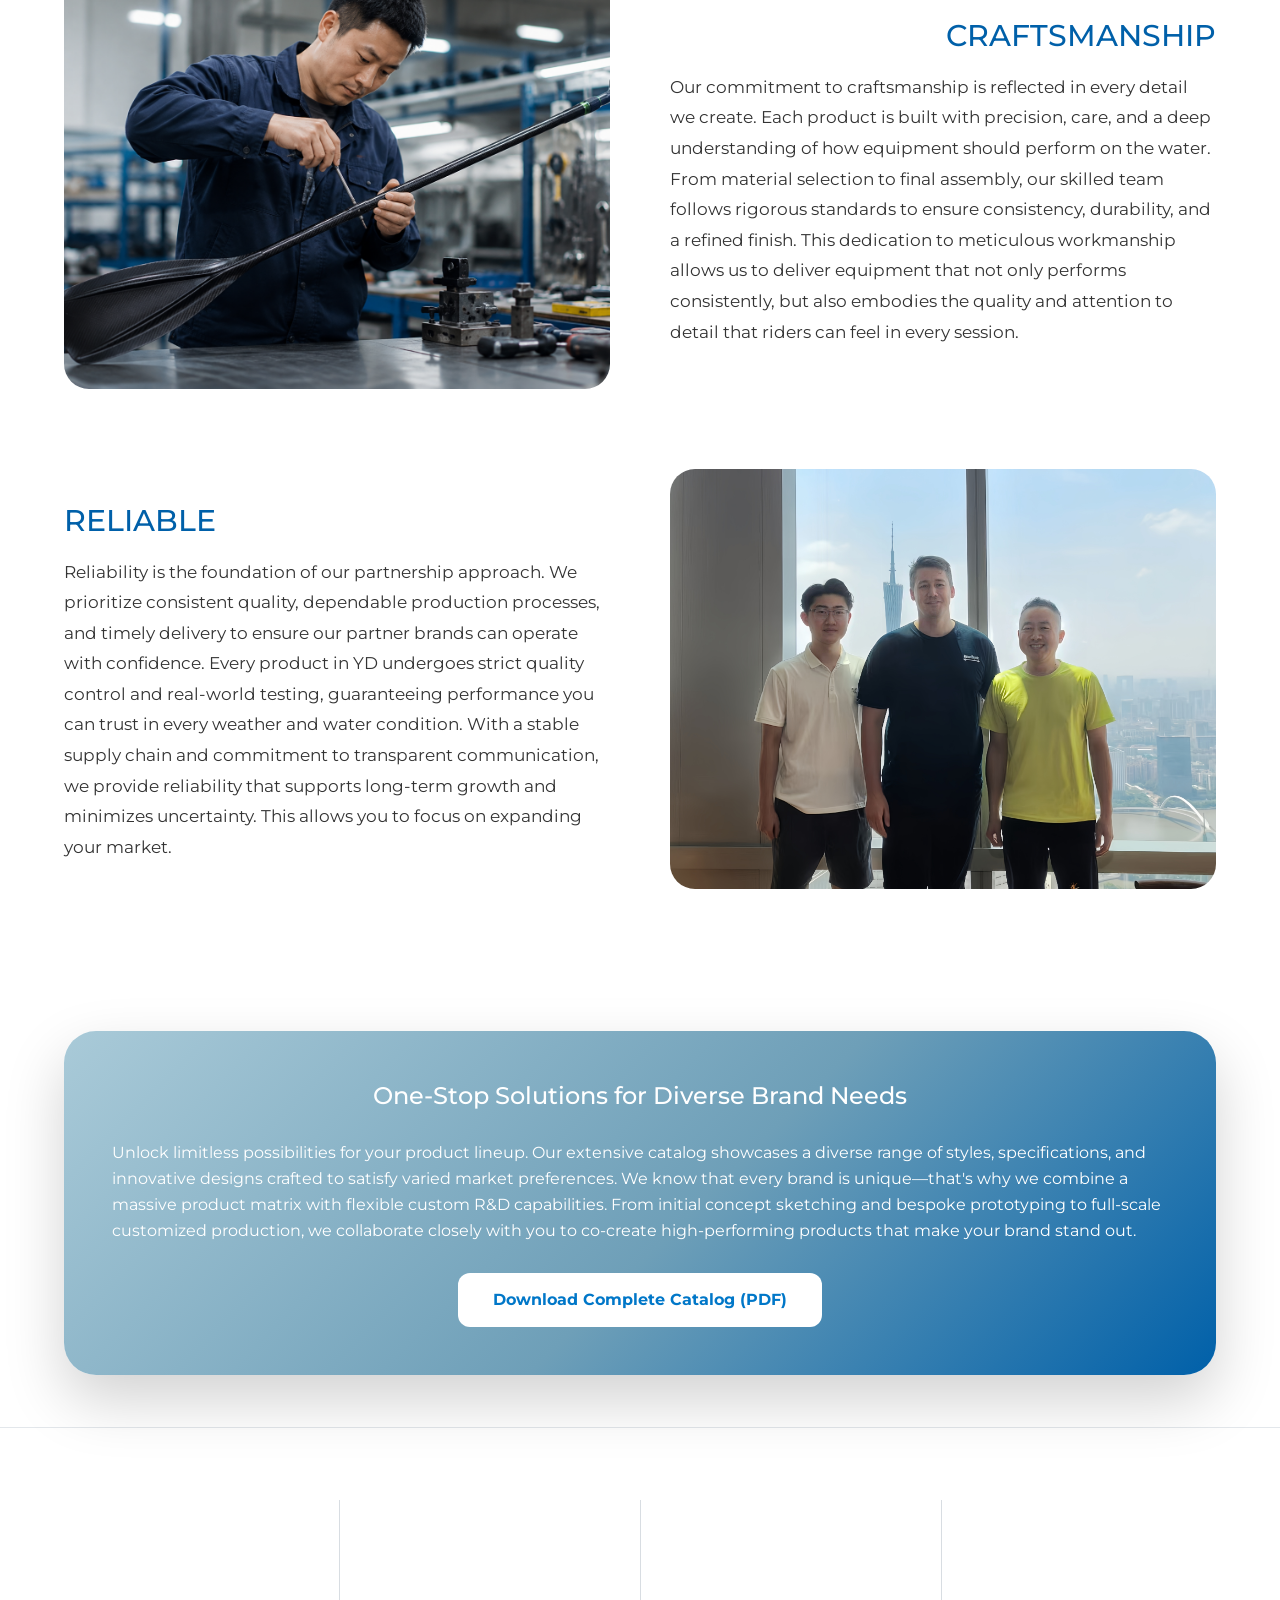
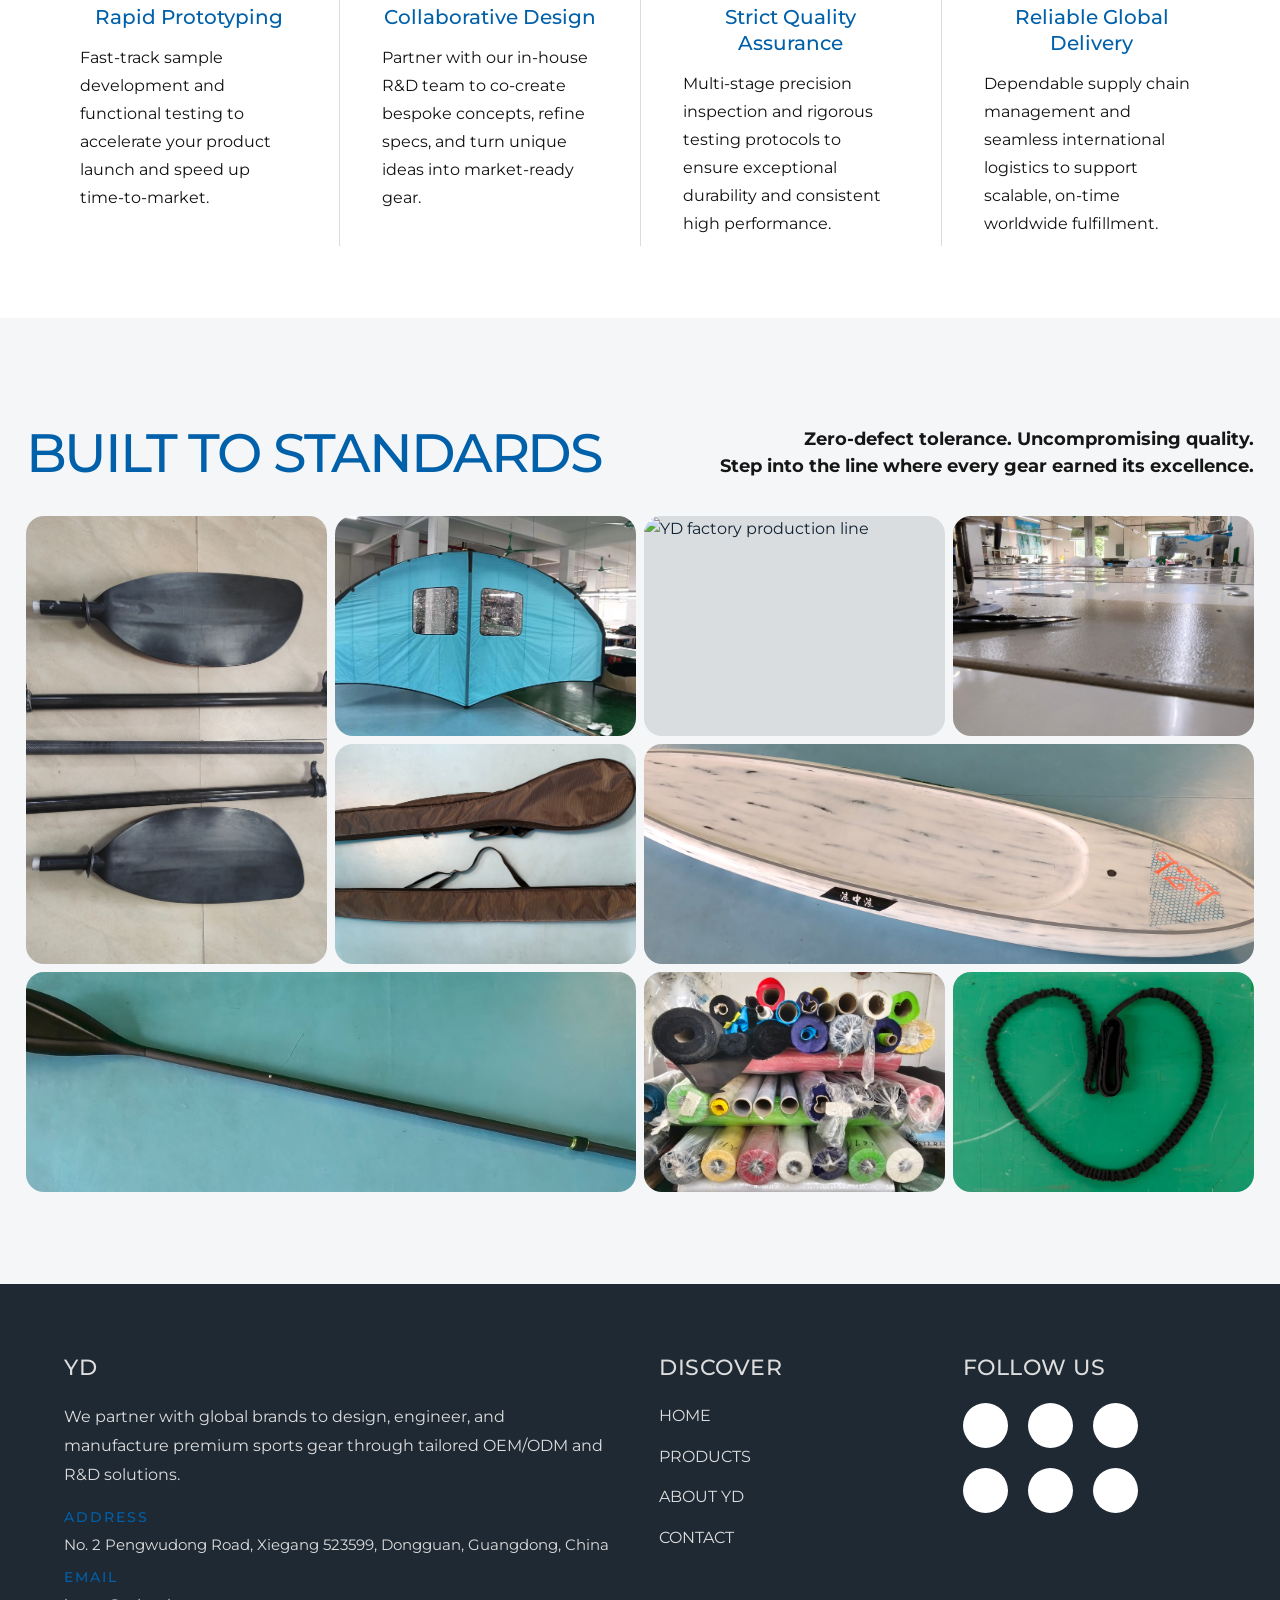
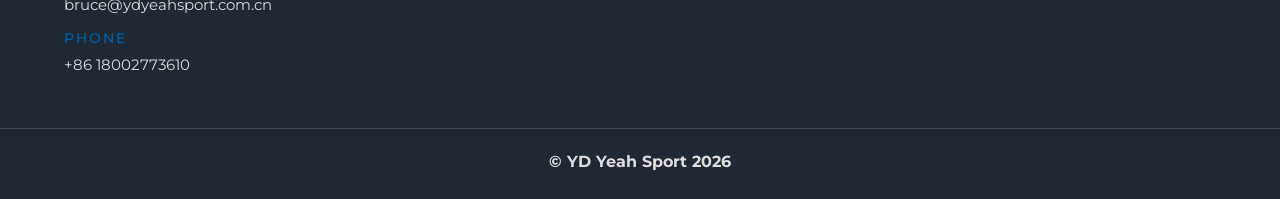
==== commit 090d33fd: "more products" ====
--- a/index.html
+++ b/index.html
@@ -224,7 +224,7 @@
                             </p>
                         </div>
                         <div class="why-image reveal-right">
-                            <img alt="Reliable" src="/images/other/exhibition-1.jpg"/>
+                            <img alt="Reliable" src="/images/other/46.jpg"/>
                         </div>
                     </div>
                 </div>
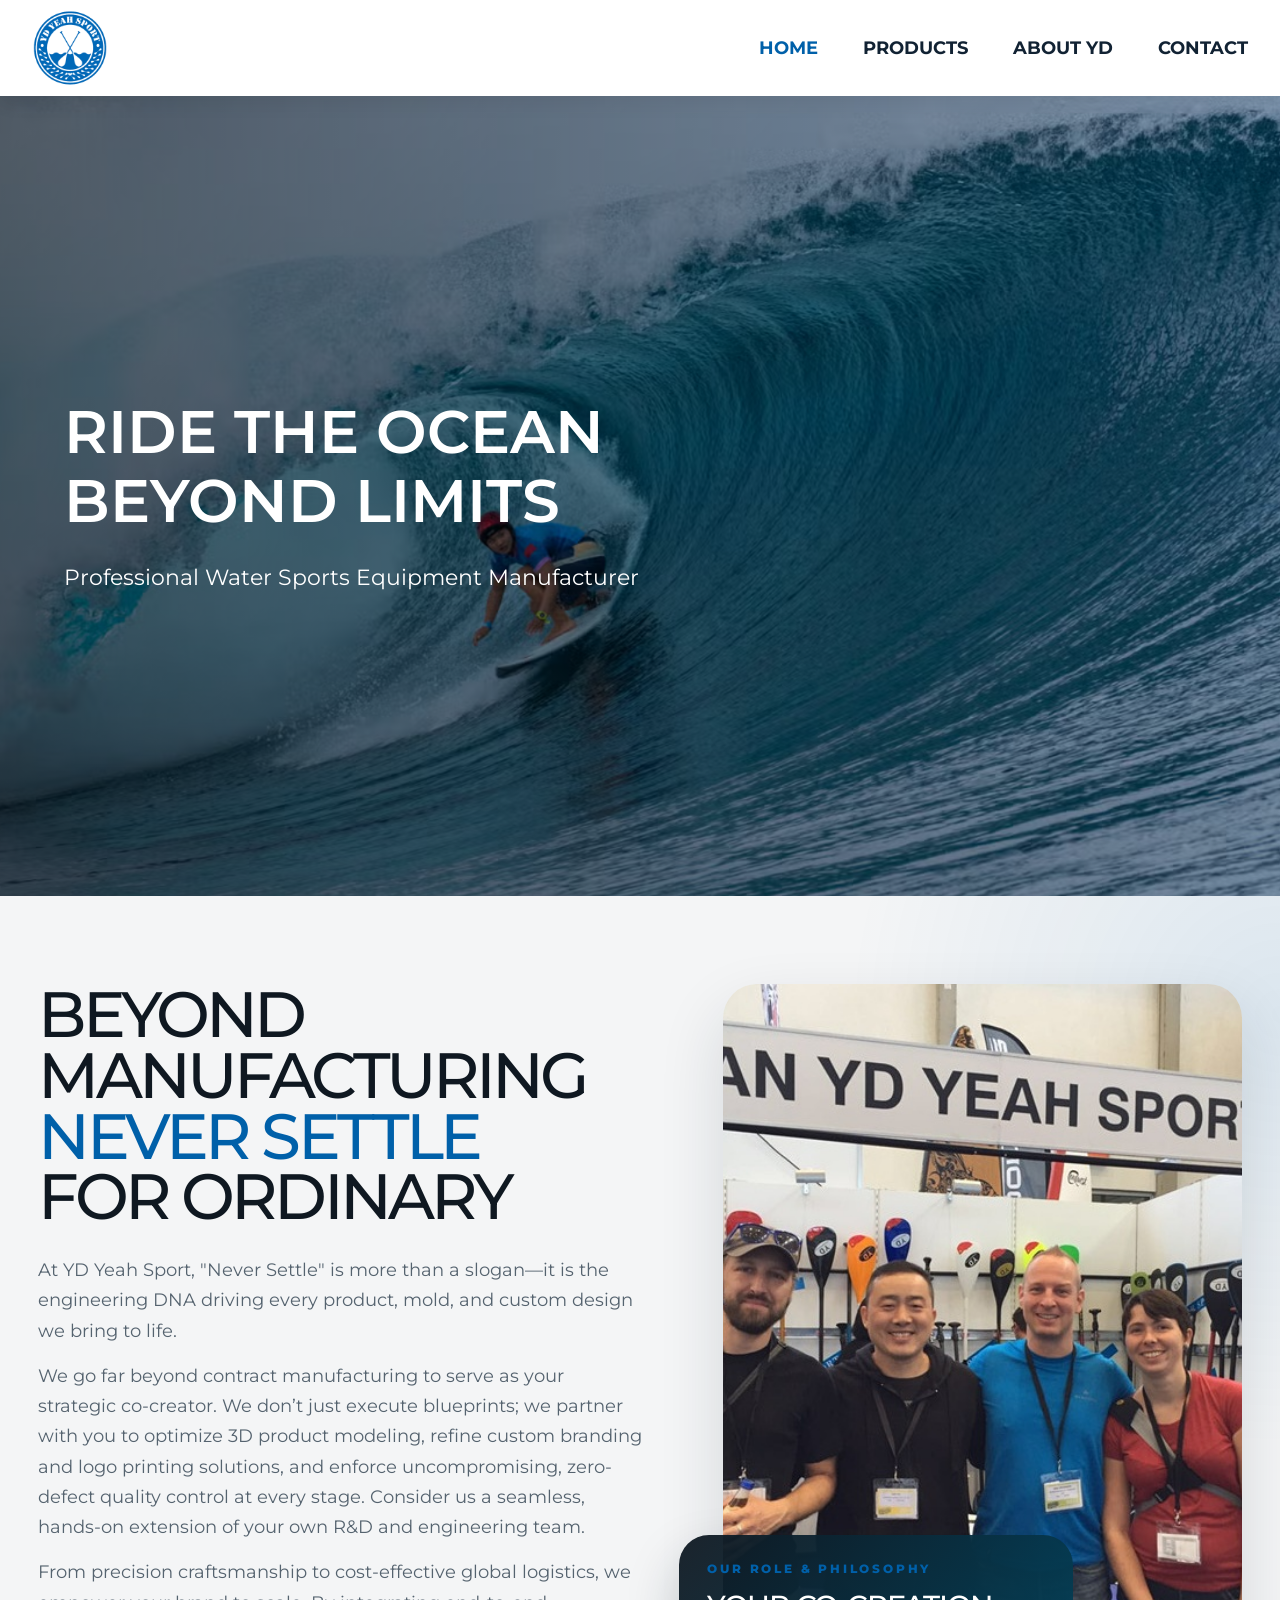
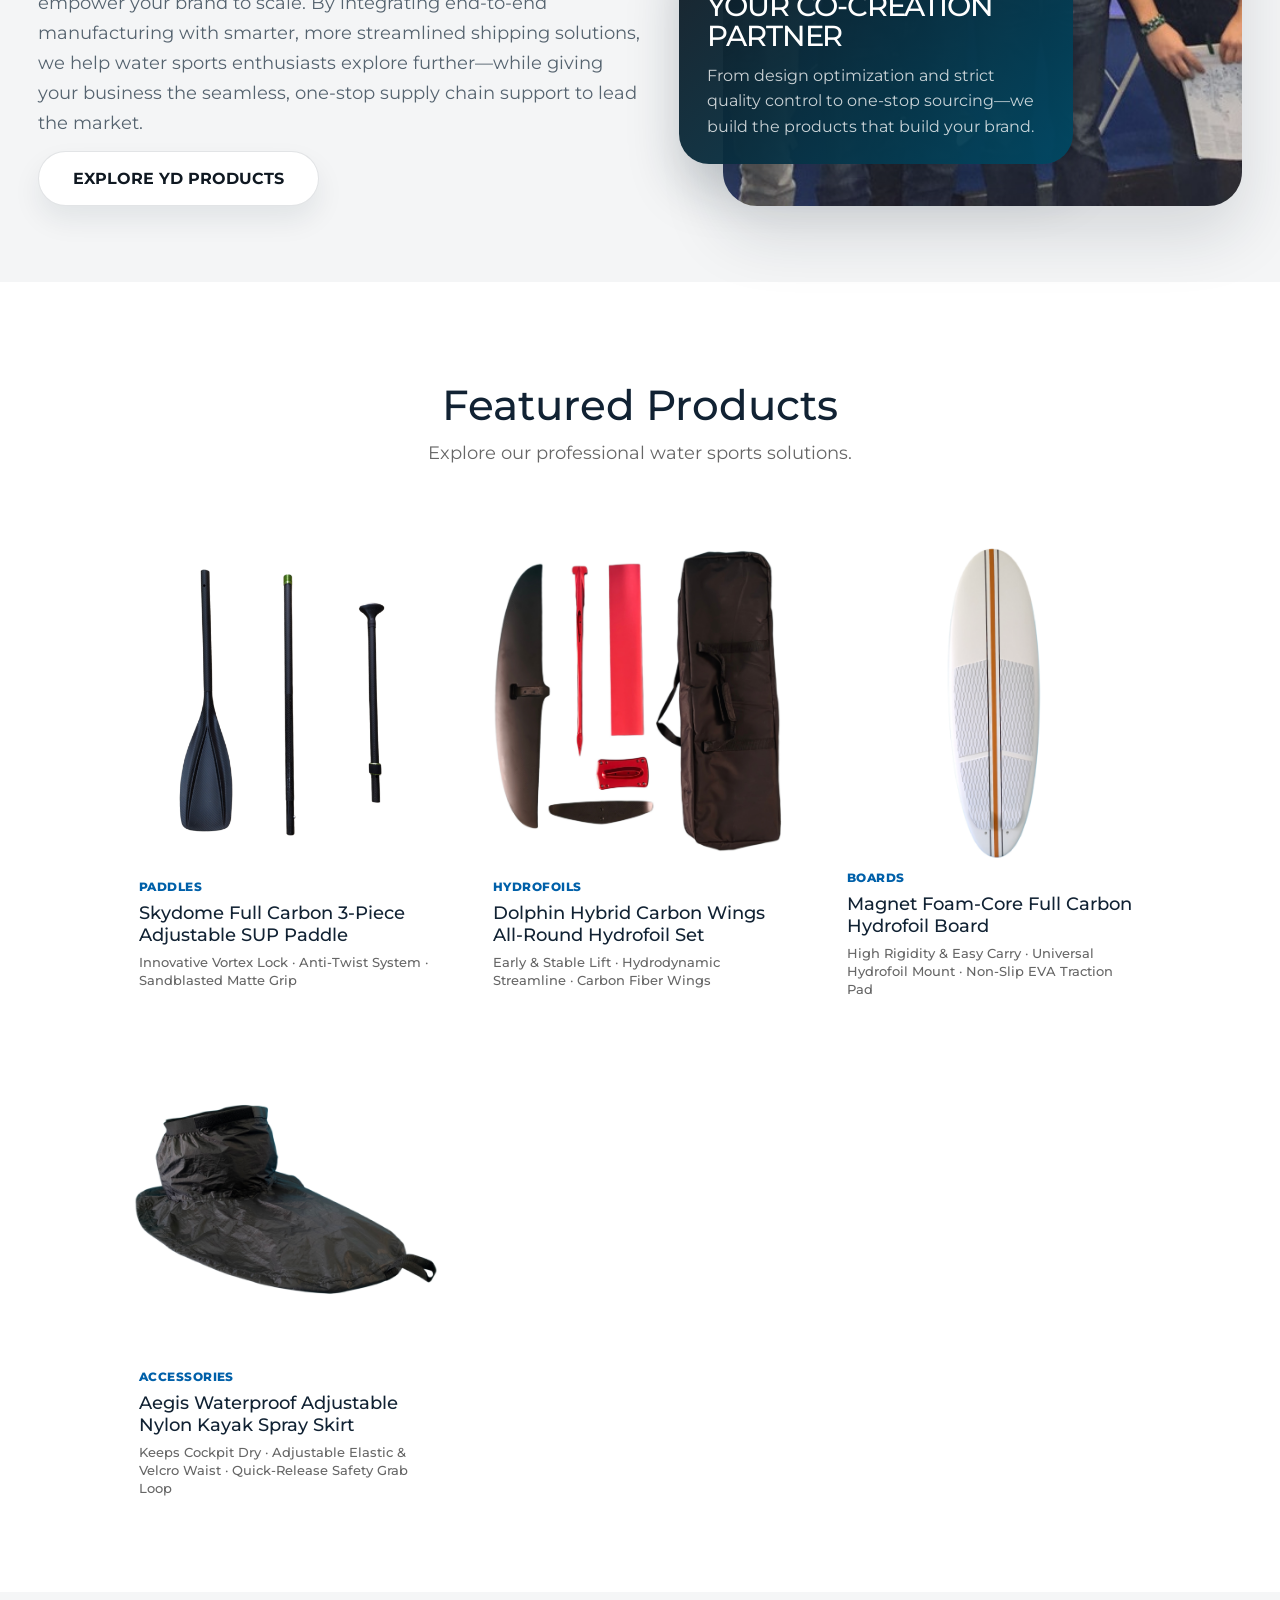
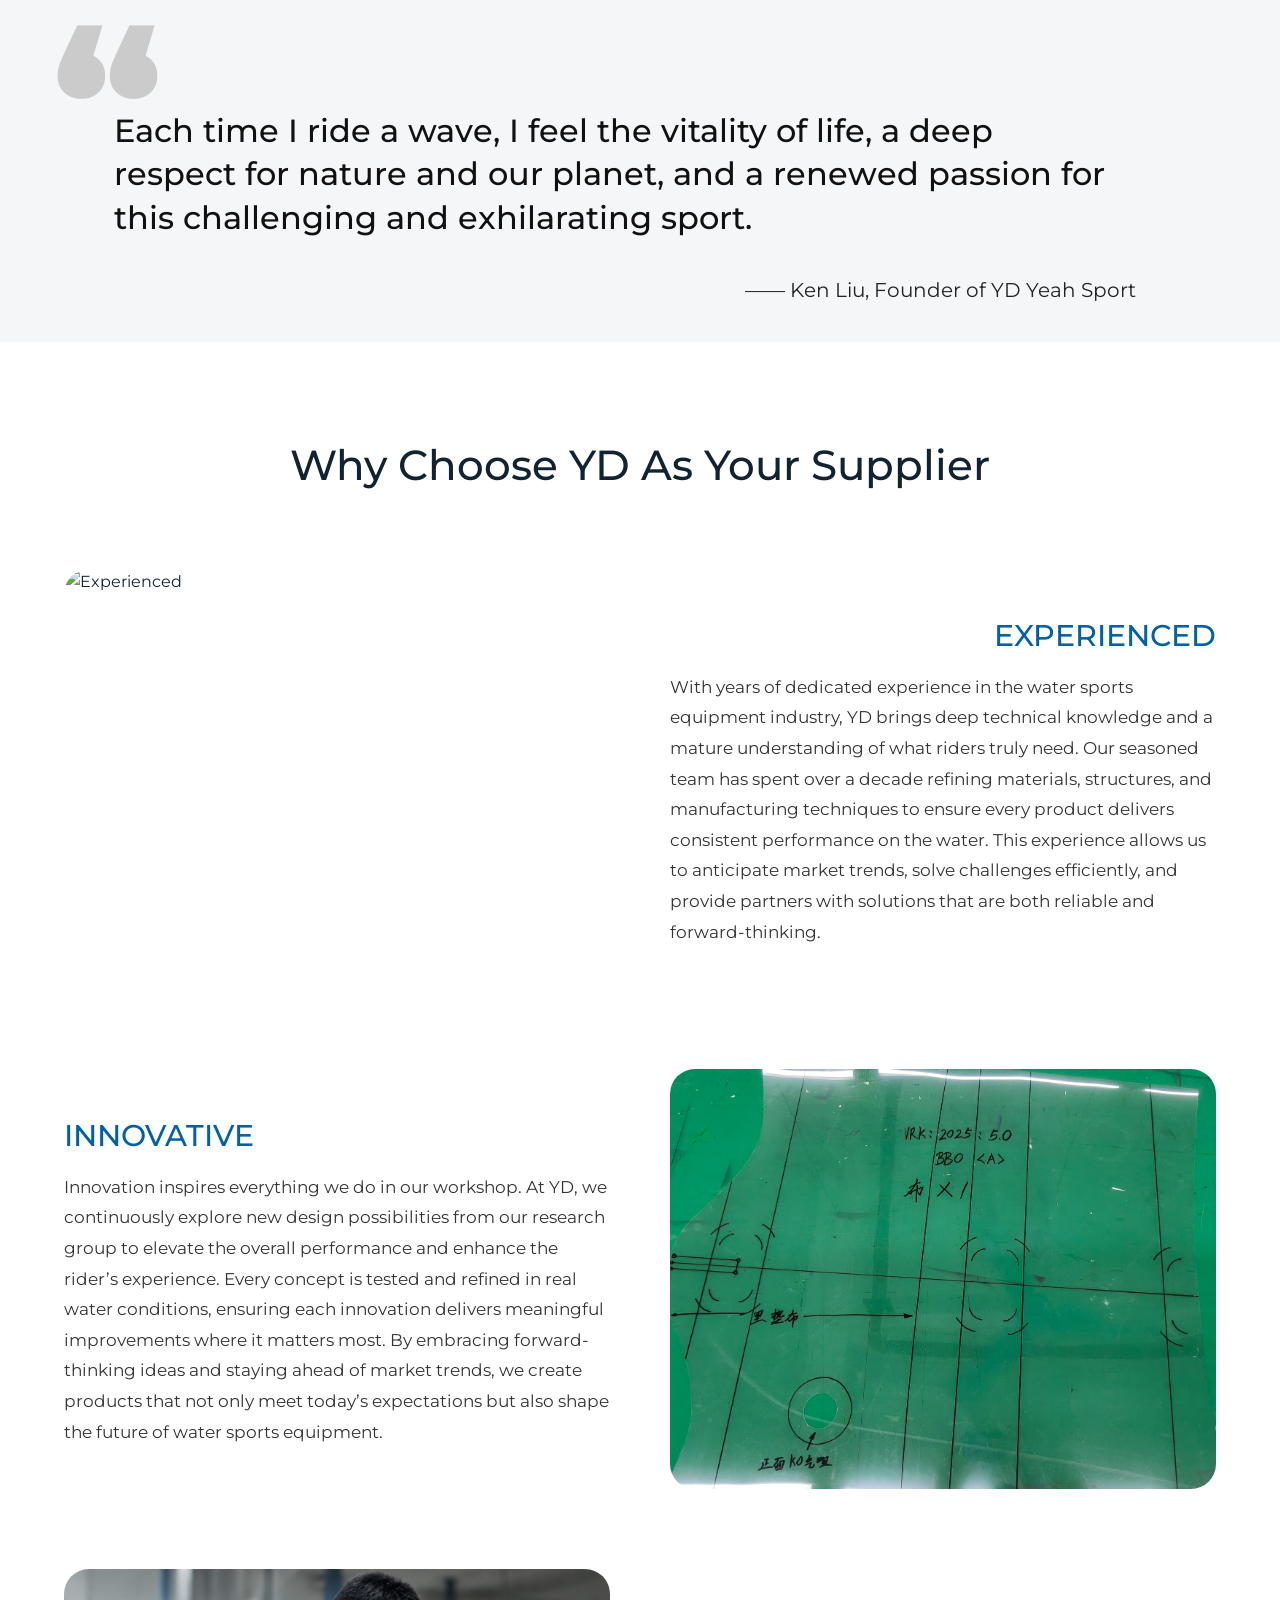
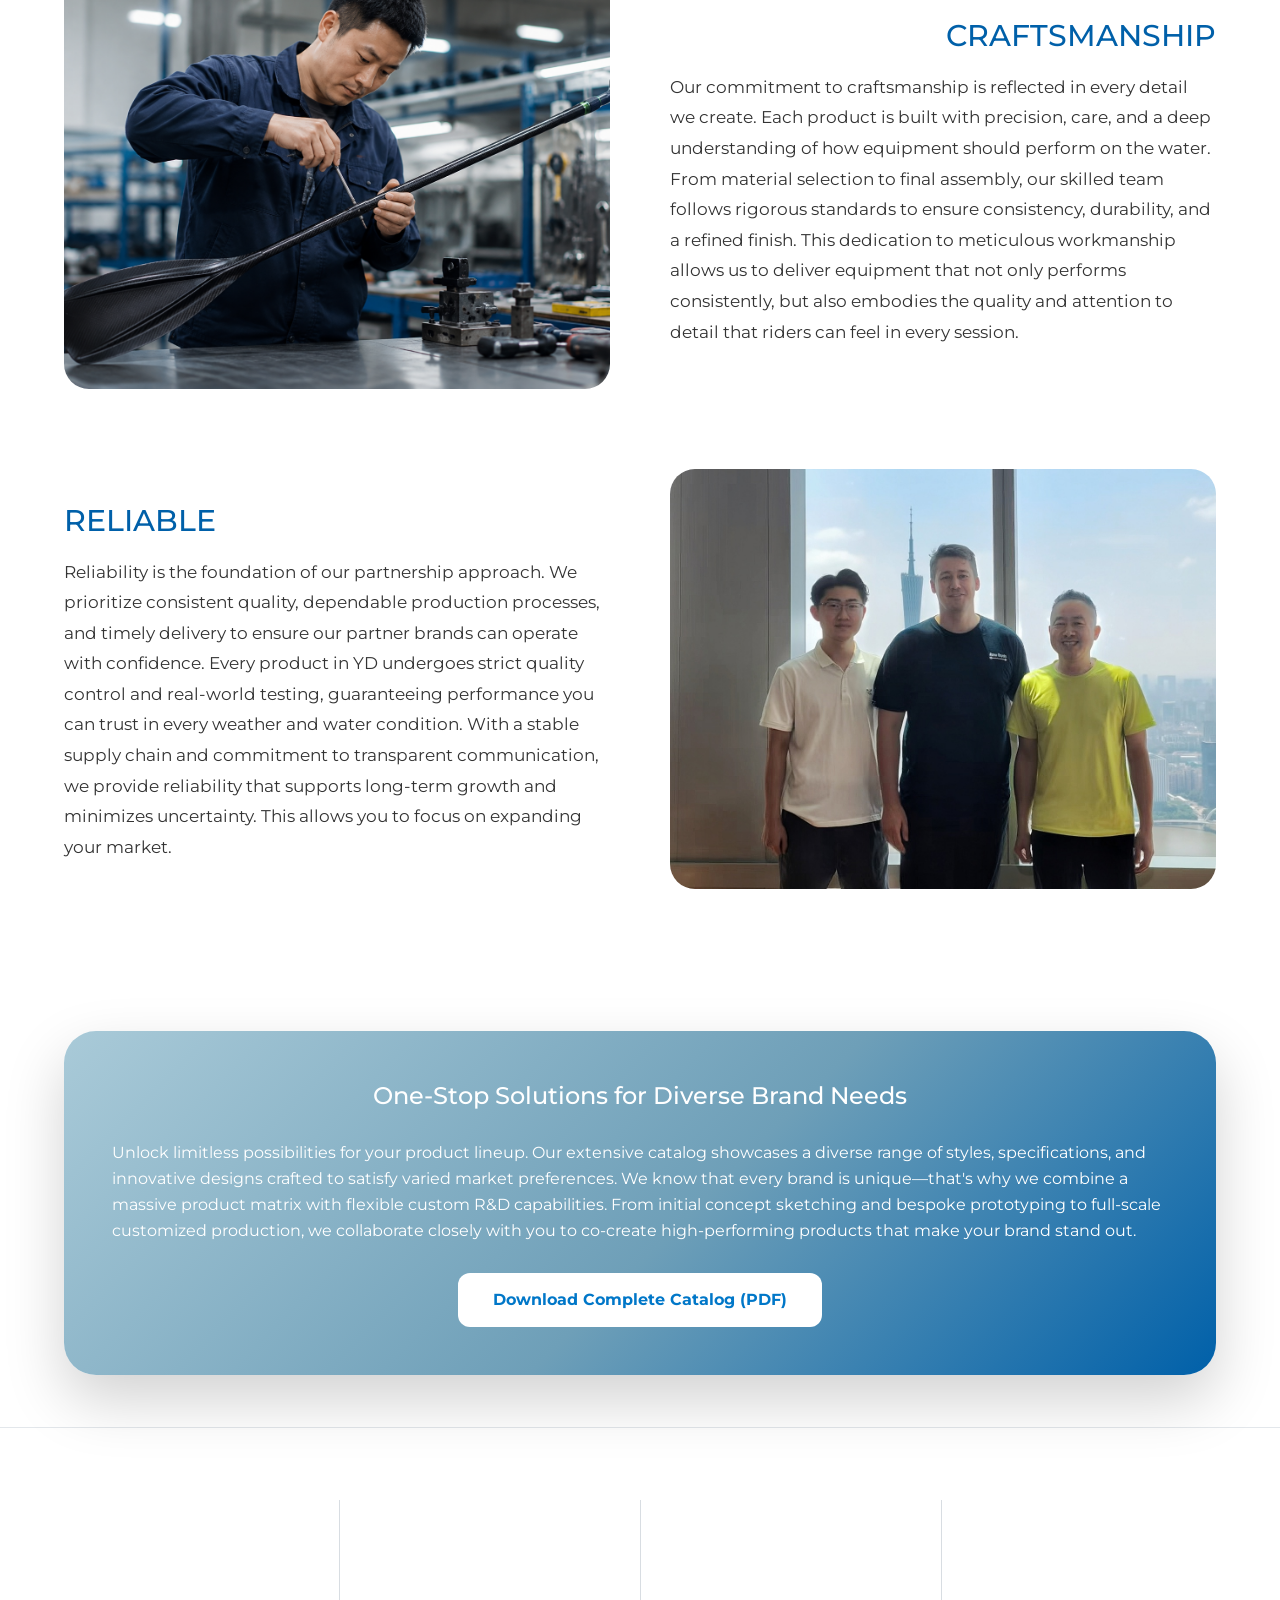
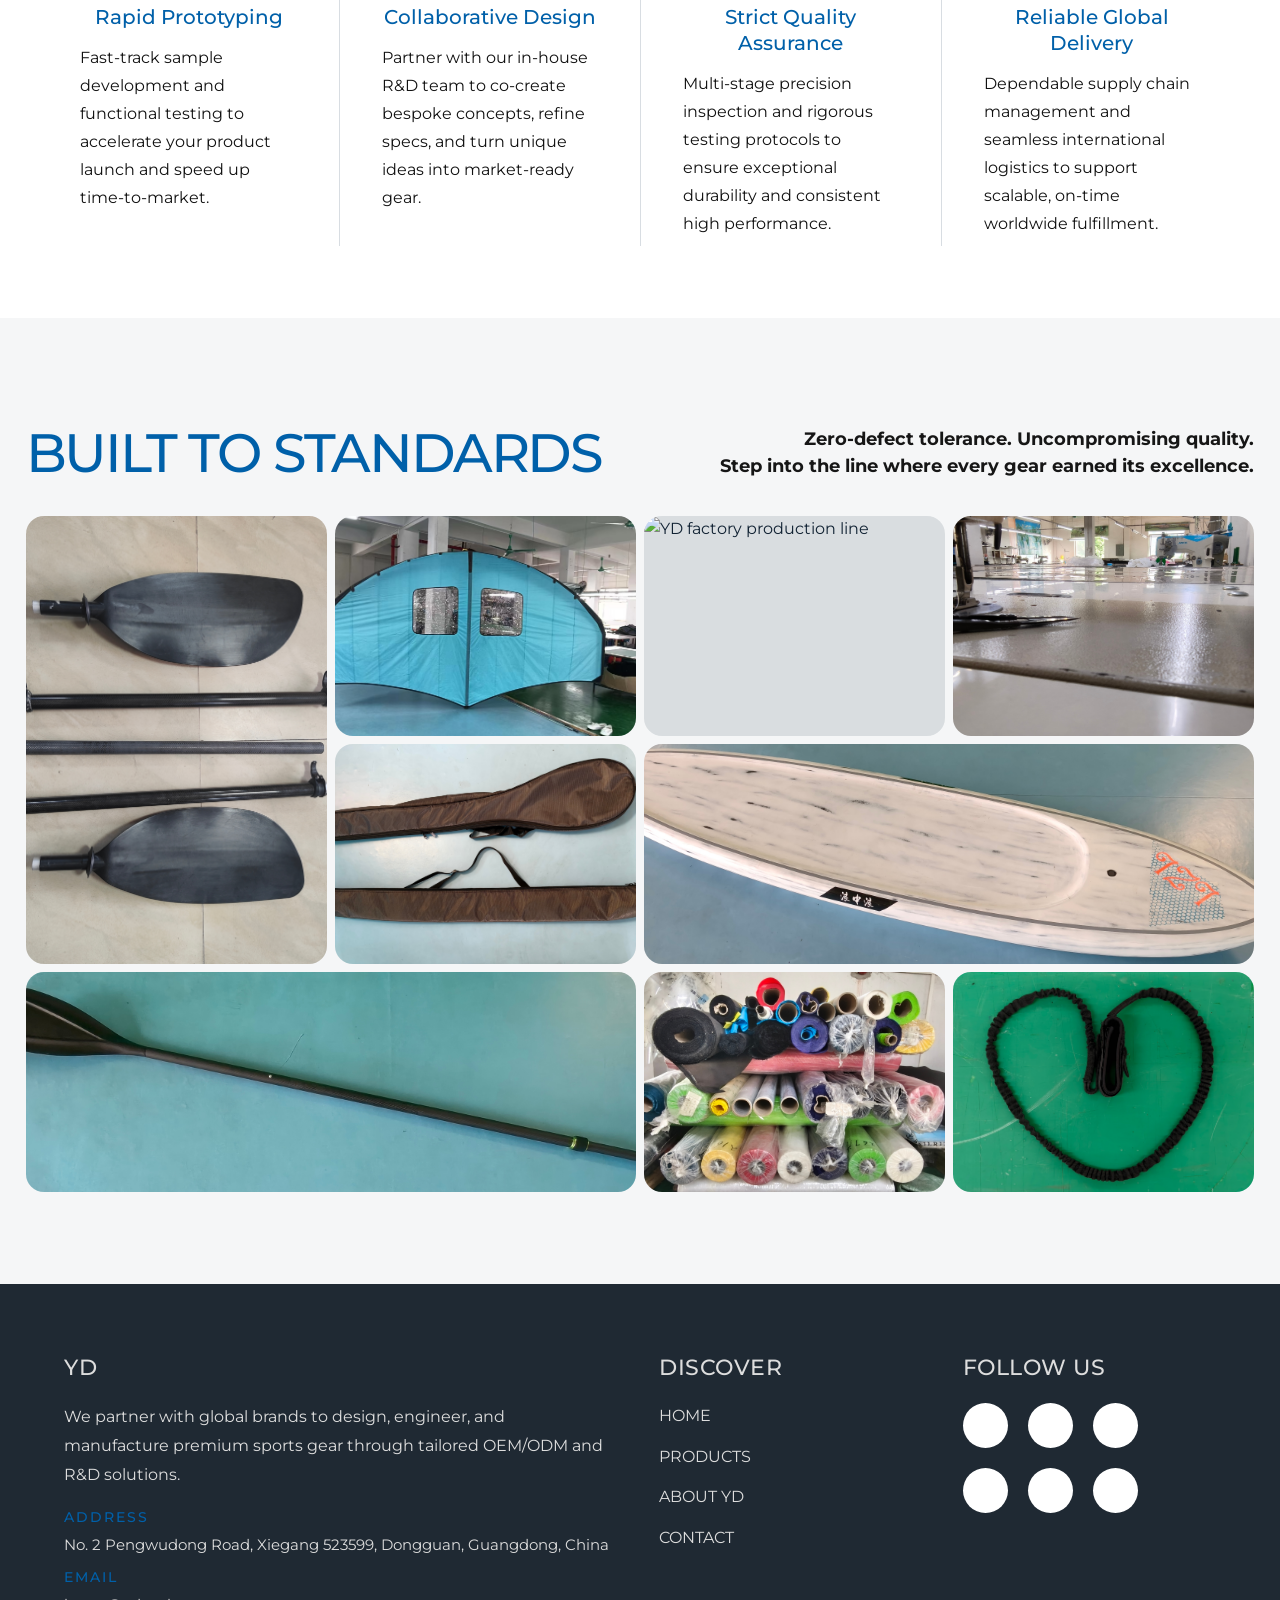
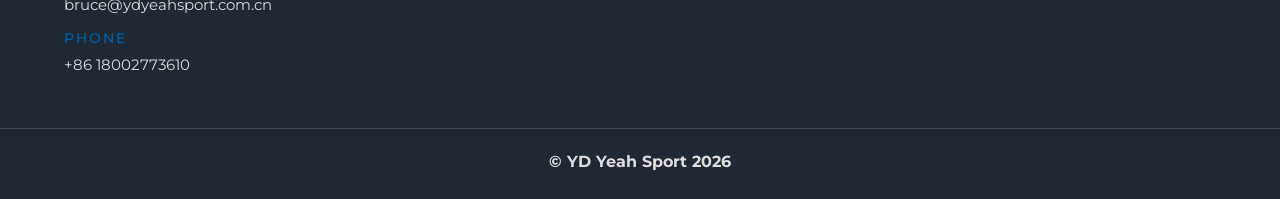
==== commit 3526529c: "new product catalogue" ====
--- a/index.html
+++ b/index.html
@@ -242,7 +242,7 @@
                     <p>
                         Unlock limitless possibilities for your product lineup. Our extensive catalog showcases a diverse range of styles, specifications, and innovative designs crafted to satisfy varied market preferences. We know that every brand is unique—that's why we combine a massive product matrix with flexible custom R&amp;D capabilities. From initial concept sketching and bespoke prototyping to full-scale customized production, we collaborate closely with you to co-create high-performing products that make your brand stand out.
                     </p>
-                    <a class="btn btn-light" href="/document/ydyeahsport-product-catalogue.pdf" rel="noopener noreferrer" target="_blank">
+                    <a class="btn btn-light" href="/document/YD-Yeah-Sport-product-catalogue-2026.pdf" rel="noopener noreferrer" target="_blank">
                         Download Complete Catalog (PDF)
                     </a>
                 </div>
